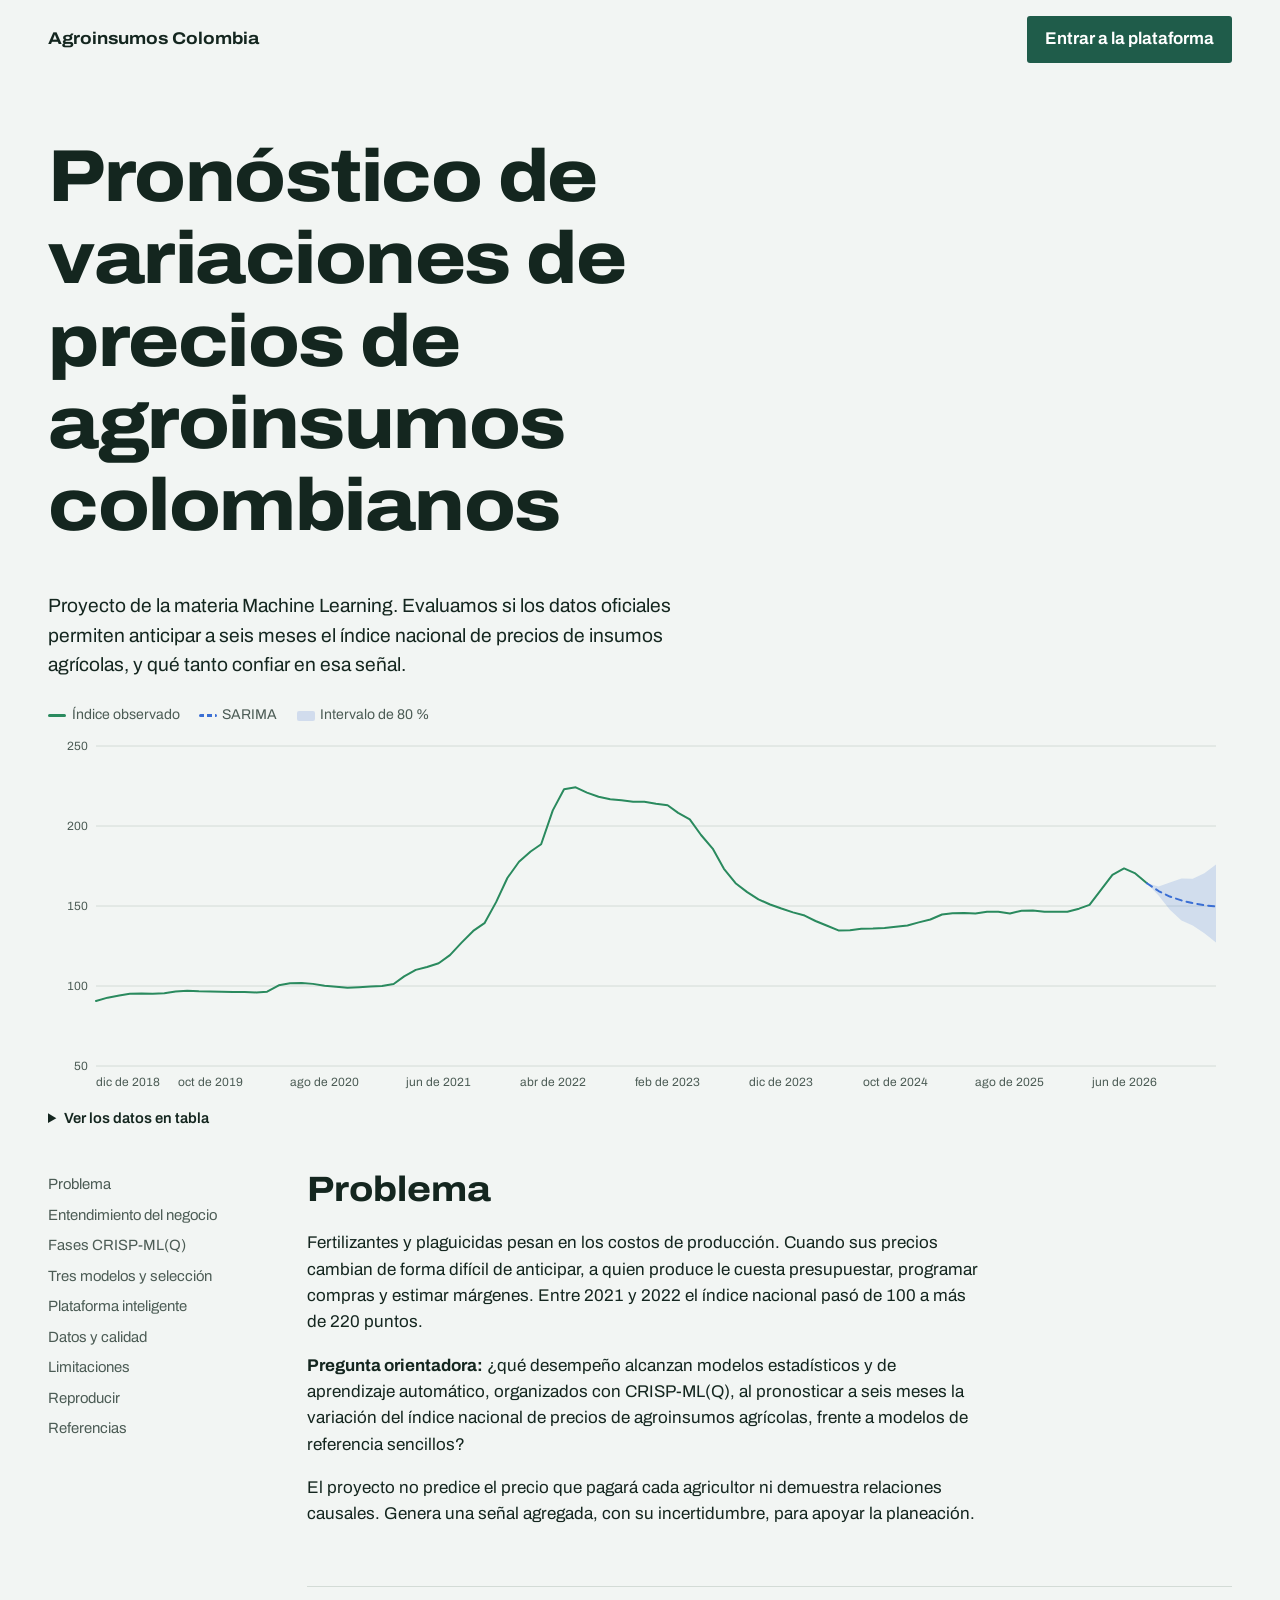
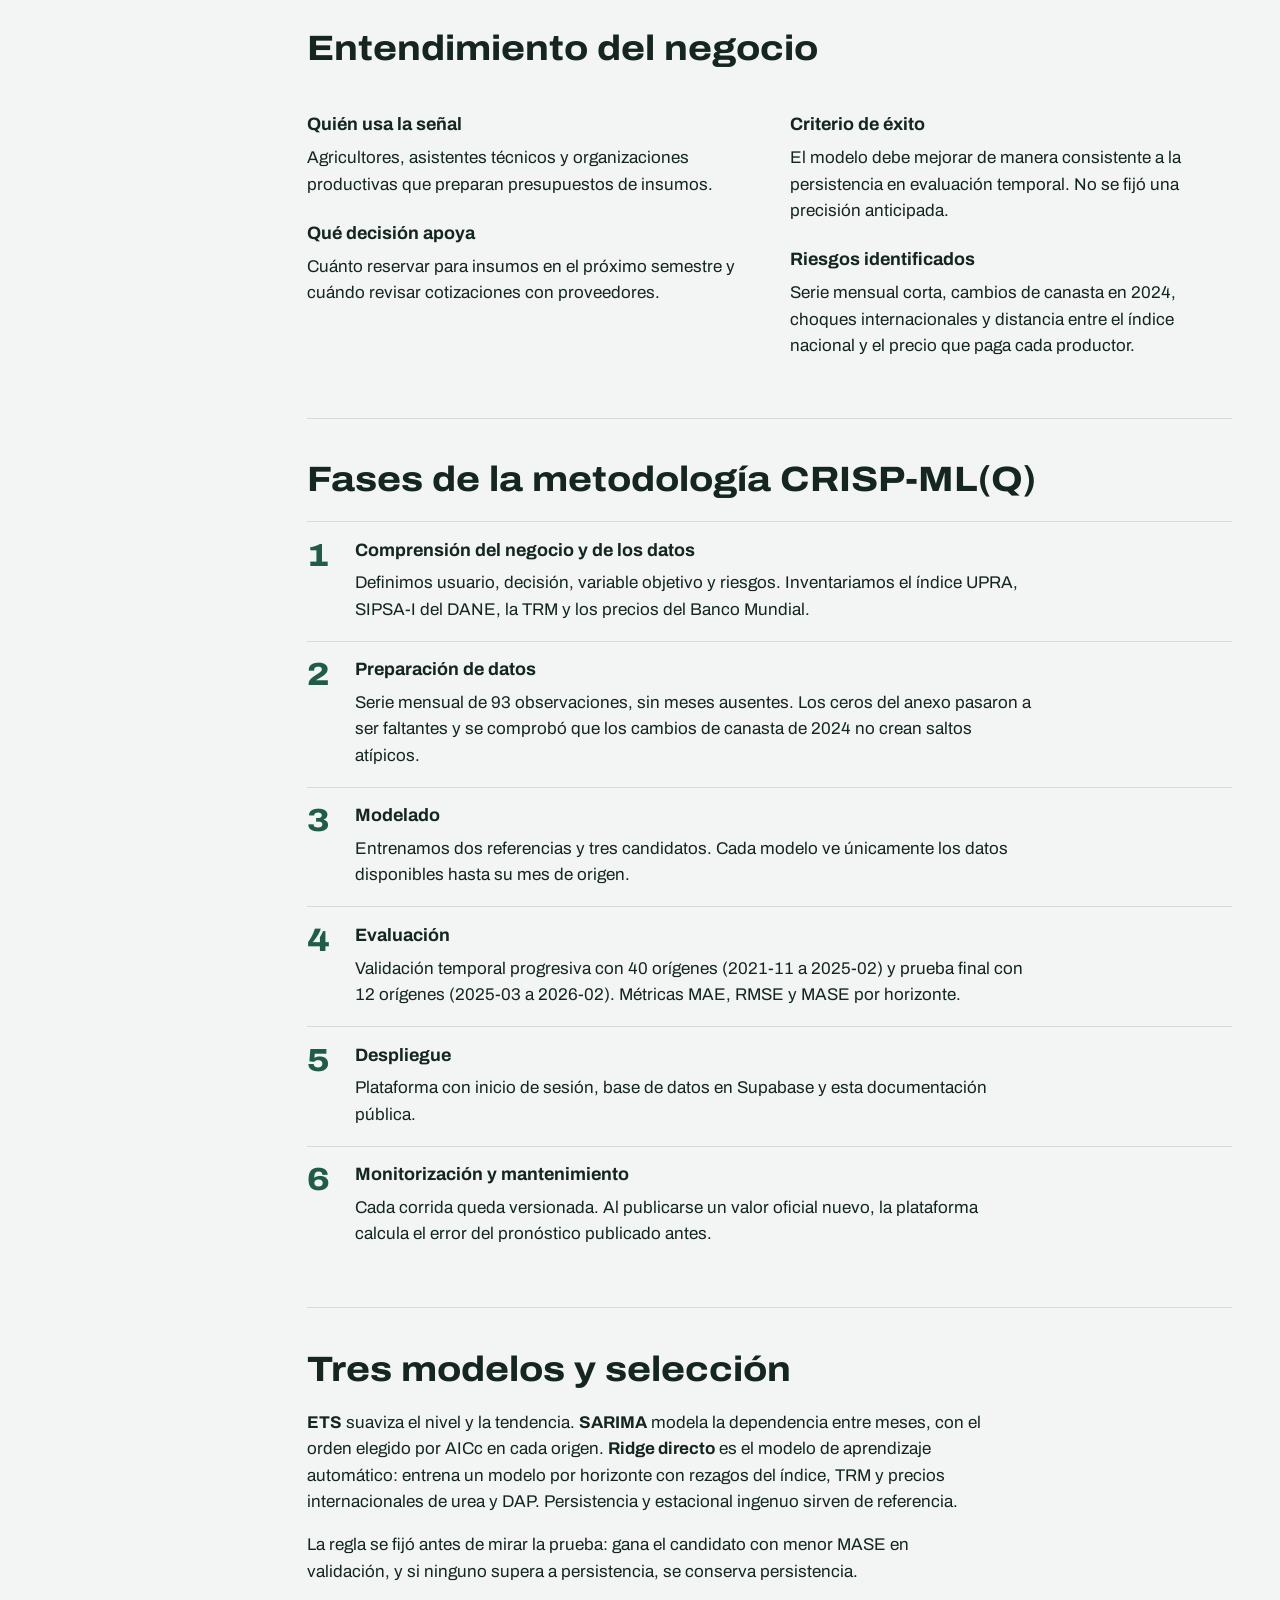
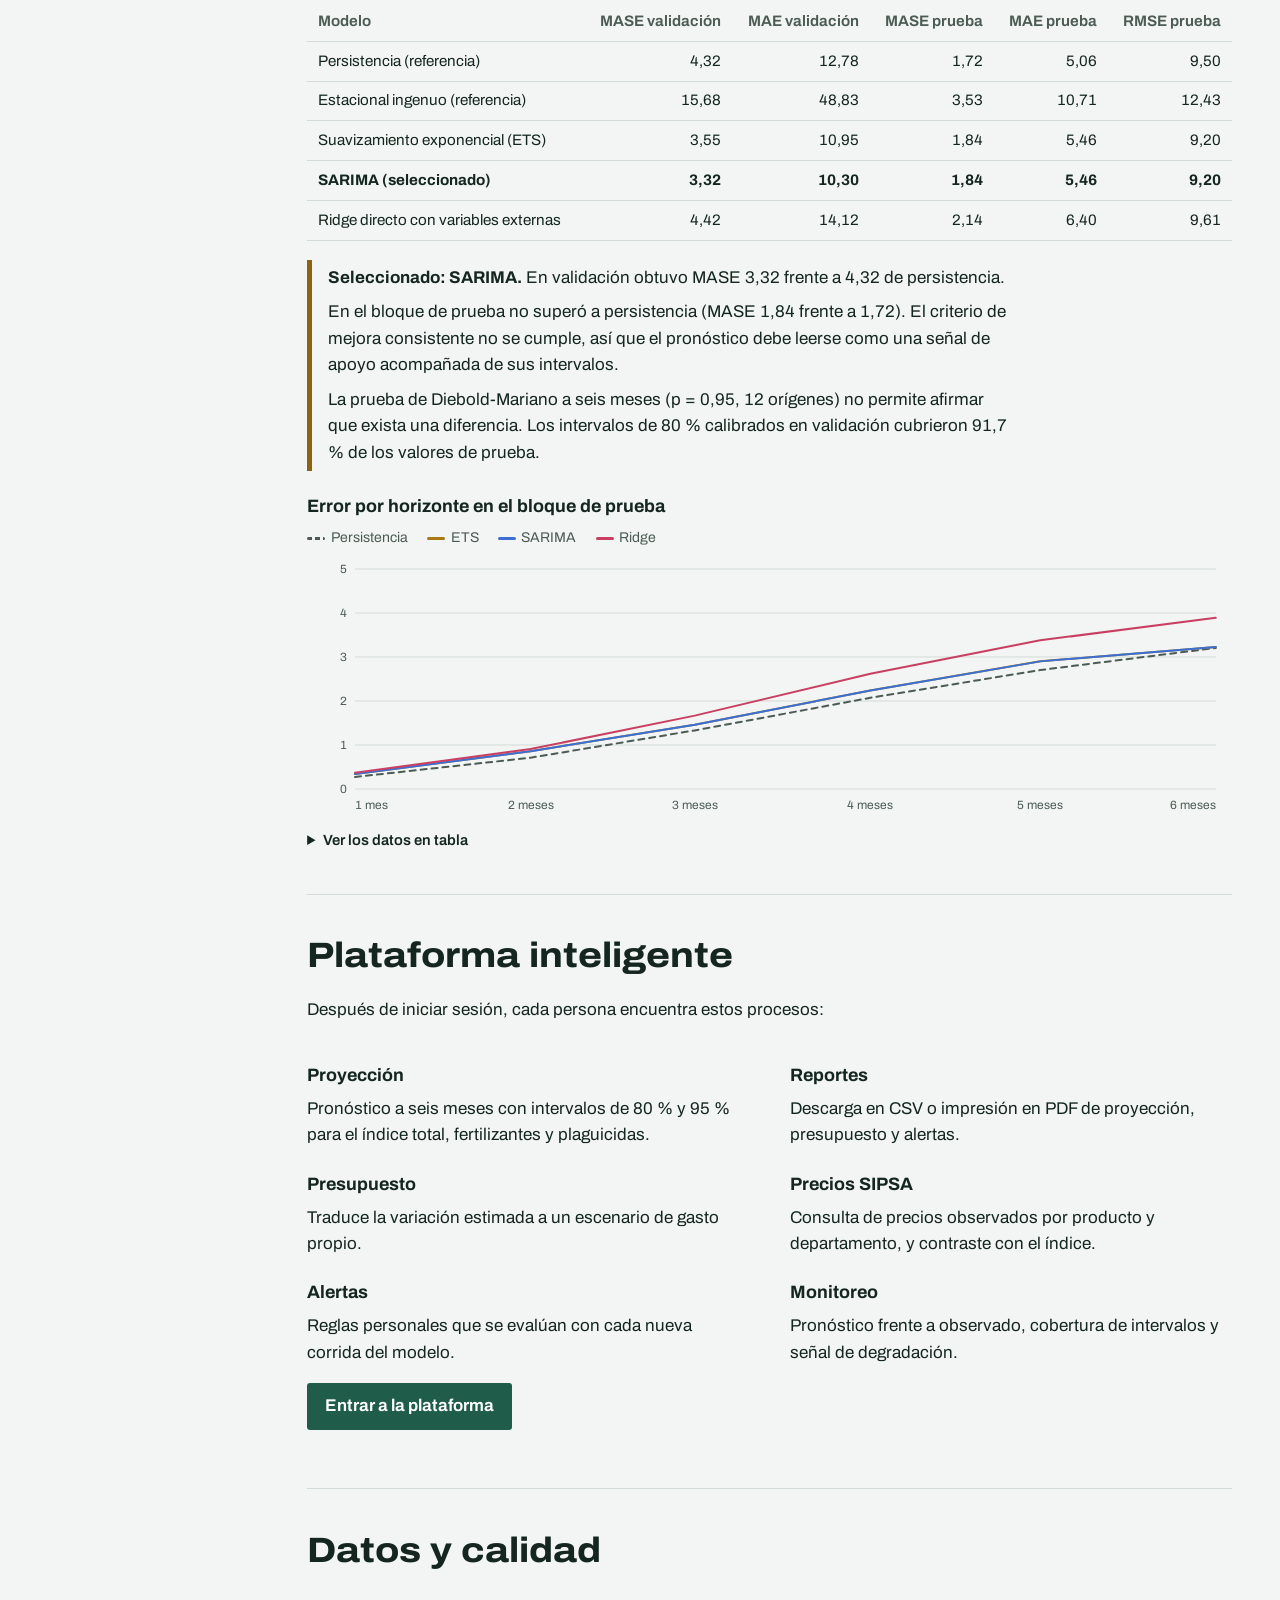
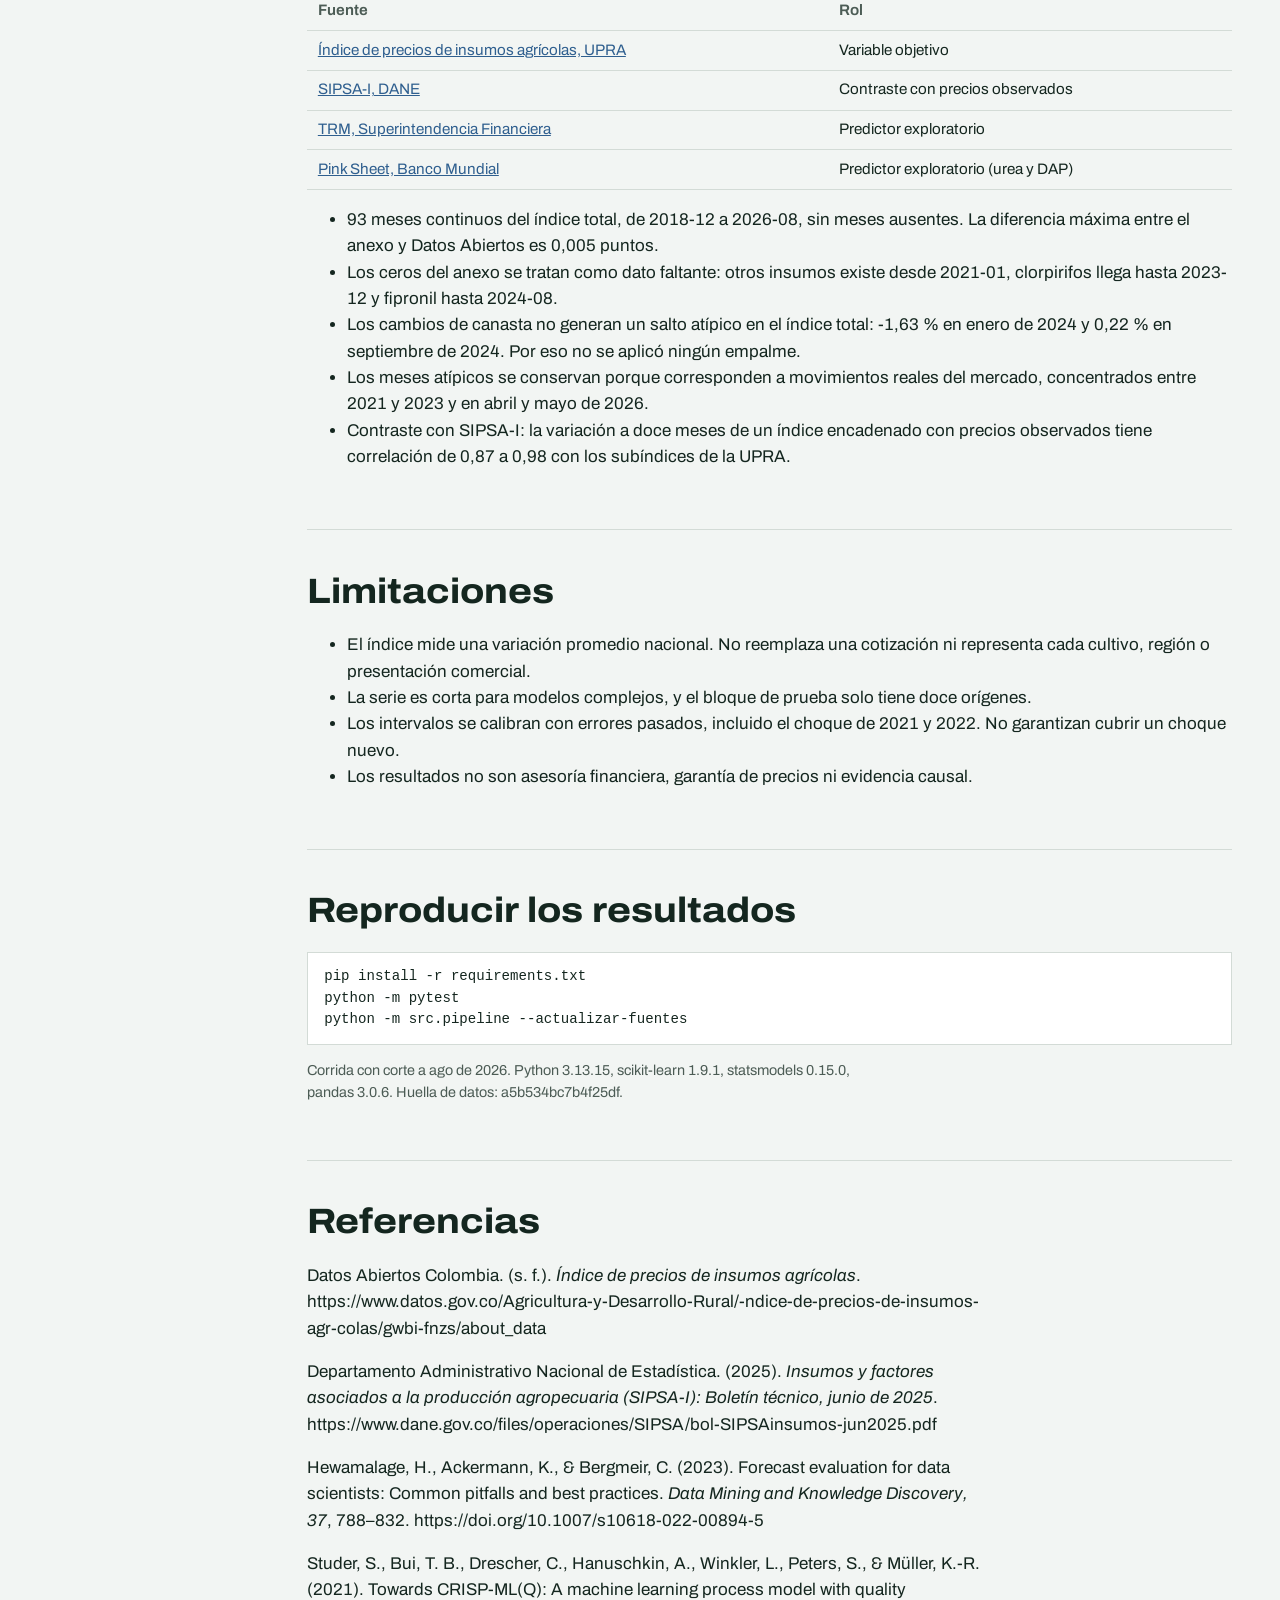
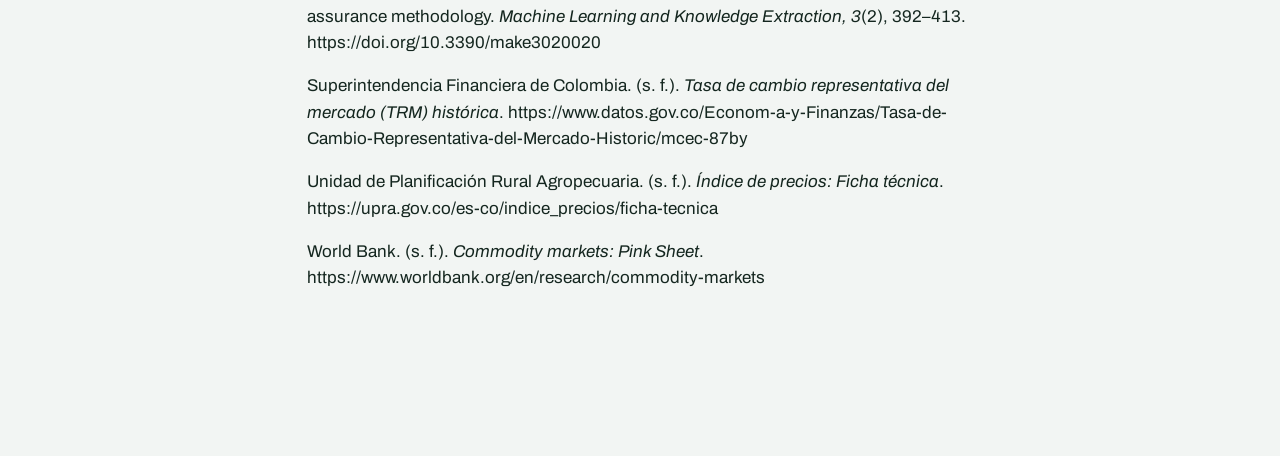
==== web/index.html @ ddb5f7a0 "Plataforma con inicio de sesion y documentacion publica" ====
<!doctype html>
<html lang="es">
<head>
<meta charset="utf-8">
<meta name="viewport" content="width=device-width, initial-scale=1">
<title>Pronóstico de agroinsumos</title>
<meta name="description" content="Documentación pública del proyecto de Machine Learning: pronóstico a seis meses del índice nacional de precios de agroinsumos agrícolas en Colombia con CRISP-ML(Q).">
<link rel="preconnect" href="https://fonts.googleapis.com">
<link rel="preconnect" href="https://fonts.gstatic.com" crossorigin>
<link href="https://fonts.googleapis.com/css2?family=Archivo:wdth,wght@62..125,100..900&display=swap" rel="stylesheet">
<link rel="stylesheet" href="css/estilos.css">
</head>
<body>
<header class="barra">
  <strong>Agroinsumos Colombia</strong>
  <a class="boton" href="login.html">Entrar a la plataforma</a>
</header>

<div class="portada">
  <h1>Pronóstico de variaciones de precios de agroinsumos colombianos</h1>
  <p class="entrada">Proyecto de la materia Machine Learning. Evaluamos si los datos oficiales permiten anticipar a seis meses el índice nacional de precios de insumos agrícolas, y qué tanto confiar en esa señal.</p>
  <div id="g-portada"></div>
</div>

<div class="doc">
  <nav class="indice-doc" aria-label="Secciones">
    <a href="#problema">Problema</a>
    <a href="#negocio">Entendimiento del negocio</a>
    <a href="#fases">Fases CRISP-ML(Q)</a>
    <a href="#modelos">Tres modelos y selección</a>
    <a href="#plataforma">Plataforma inteligente</a>
    <a href="#datos">Datos y calidad</a>
    <a href="#limites">Limitaciones</a>
    <a href="#reproducir">Reproducir</a>
    <a href="#referencias">Referencias</a>
  </nav>

  <div>
    <section id="problema">
      <h2>Problema</h2>
      <p>Fertilizantes y plaguicidas pesan en los costos de producción. Cuando sus precios cambian de forma difícil de anticipar, a quien produce le cuesta presupuestar, programar compras y estimar márgenes. Entre 2021 y 2022 el índice nacional pasó de 100 a más de 220 puntos.</p>
      <p><strong>Pregunta orientadora:</strong> ¿qué desempeño alcanzan modelos estadísticos y de aprendizaje automático, organizados con CRISP-ML(Q), al pronosticar a seis meses la variación del índice nacional de precios de agroinsumos agrícolas, frente a modelos de referencia sencillos?</p>
      <p>El proyecto no predice el precio que pagará cada agricultor ni demuestra relaciones causales. Genera una señal agregada, con su incertidumbre, para apoyar la planeación.</p>
    </section>

    <section id="negocio">
      <h2>Entendimiento del negocio</h2>
      <div class="dos-col">
        <div>
          <h3>Quién usa la señal</h3>
          <p>Agricultores, asistentes técnicos y organizaciones productivas que preparan presupuestos de insumos.</p>
          <h3>Qué decisión apoya</h3>
          <p>Cuánto reservar para insumos en el próximo semestre y cuándo revisar cotizaciones con proveedores.</p>
        </div>
        <div>
          <h3>Criterio de éxito</h3>
          <p>El modelo debe mejorar de manera consistente a la persistencia en evaluación temporal. No se fijó una precisión anticipada.</p>
          <h3>Riesgos identificados</h3>
          <p>Serie mensual corta, cambios de canasta en 2024, choques internacionales y distancia entre el índice nacional y el precio que paga cada productor.</p>
        </div>
      </div>
    </section>

    <section id="fases">
      <h2>Fases de la metodología CRISP-ML(Q)</h2>
      <ol class="fases">
        <li><div><h3>Comprensión del negocio y de los datos</h3><p>Definimos usuario, decisión, variable objetivo y riesgos. Inventariamos el índice UPRA, SIPSA-I del DANE, la TRM y los precios del Banco Mundial.</p></div></li>
        <li><div><h3>Preparación de datos</h3><p id="f-preparacion">Auditamos continuidad, faltantes y atípicos, y examinamos el efecto de los cambios de canasta.</p></div></li>
        <li><div><h3>Modelado</h3><p>Entrenamos dos referencias y tres candidatos. Cada modelo ve únicamente los datos disponibles hasta su mes de origen.</p></div></li>
        <li><div><h3>Evaluación</h3><p id="f-evaluacion">Validación temporal progresiva a seis meses, con MAE, RMSE y MASE por horizonte, y un bloque final reservado.</p></div></li>
        <li><div><h3>Despliegue</h3><p>Plataforma con inicio de sesión, base de datos en Supabase y esta documentación pública.</p></div></li>
        <li><div><h3>Monitorización y mantenimiento</h3><p>Cada corrida queda versionada. Al publicarse un valor oficial nuevo, la plataforma calcula el error del pronóstico publicado antes.</p></div></li>
      </ol>
    </section>

    <section id="modelos">
      <h2>Tres modelos y selección</h2>
      <p><strong>ETS</strong> suaviza el nivel y la tendencia. <strong>SARIMA</strong> modela la dependencia entre meses, con el orden elegido por AICc en cada origen. <strong>Ridge directo</strong> es el modelo de aprendizaje automático: entrena un modelo por horizonte con rezagos del índice, TRM y precios internacionales de urea y DAP. Persistencia y estacional ingenuo sirven de referencia.</p>
      <p>La regla se fijó antes de mirar la prueba: gana el candidato con menor MASE en validación, y si ninguno supera a persistencia, se conserva persistencia.</p>
      <div class="tabla-scroll"><table id="t-modelos"></table></div>
      <div class="veredicto" id="veredicto"></div>
      <h3>Error por horizonte en el bloque de prueba</h3>
      <div id="g-horizonte"></div>
    </section>

    <section id="plataforma">
      <h2>Plataforma inteligente</h2>
      <p>Después de iniciar sesión, cada persona encuentra estos procesos:</p>
      <div class="dos-col">
        <div>
          <h3>Proyección</h3><p>Pronóstico a seis meses con intervalos de 80 % y 95 % para el índice total, fertilizantes y plaguicidas.</p>
          <h3>Presupuesto</h3><p>Traduce la variación estimada a un escenario de gasto propio.</p>
          <h3>Alertas</h3><p>Reglas personales que se evalúan con cada nueva corrida del modelo.</p>
        </div>
        <div>
          <h3>Reportes</h3><p>Descarga en CSV o impresión en PDF de proyección, presupuesto y alertas.</p>
          <h3>Precios SIPSA</h3><p>Consulta de precios observados por producto y departamento, y contraste con el índice.</p>
          <h3>Monitoreo</h3><p>Pronóstico frente a observado, cobertura de intervalos y señal de degradación.</p>
        </div>
      </div>
      <p><a class="boton" href="login.html">Entrar a la plataforma</a></p>
    </section>

    <section id="datos">
      <h2>Datos y calidad</h2>
      <div class="tabla-scroll"><table>
        <thead><tr><th>Fuente</th><th style="text-align:left">Rol</th></tr></thead>
        <tbody>
          <tr><td><a href="https://www.datos.gov.co/Agricultura-y-Desarrollo-Rural/-ndice-de-precios-de-insumos-agr-colas/gwbi-fnzs/about_data">Índice de precios de insumos agrícolas, UPRA</a></td><td style="text-align:left">Variable objetivo</td></tr>
          <tr><td><a href="https://www.dane.gov.co/index.php/estadisticas-por-tema/agropecuario/sistema-de-informacion-de-precios-sipsa/componente-insumos-1/componente-insumos-historicos">SIPSA-I, DANE</a></td><td style="text-align:left">Contraste con precios observados</td></tr>
          <tr><td><a href="https://www.datos.gov.co/Econom-a-y-Finanzas/Tasa-de-Cambio-Representativa-del-Mercado-Historic/mcec-87by">TRM, Superintendencia Financiera</a></td><td style="text-align:left">Predictor exploratorio</td></tr>
          <tr><td><a href="https://www.worldbank.org/en/research/commodity-markets">Pink Sheet, Banco Mundial</a></td><td style="text-align:left">Predictor exploratorio (urea y DAP)</td></tr>
        </tbody>
      </table></div>
      <ul id="l-calidad"></ul>
    </section>

    <section id="limites">
      <h2>Limitaciones</h2>
      <ul>
        <li>El índice mide una variación promedio nacional. No reemplaza una cotización ni representa cada cultivo, región o presentación comercial.</li>
        <li>La serie es corta para modelos complejos, y el bloque de prueba solo tiene doce orígenes.</li>
        <li>Los intervalos se calibran con errores pasados, incluido el choque de 2021 y 2022. No garantizan cubrir un choque nuevo.</li>
        <li>Los resultados no son asesoría financiera, garantía de precios ni evidencia causal.</li>
      </ul>
    </section>

    <section id="reproducir">
      <h2>Reproducir los resultados</h2>
<pre>pip install -r requirements.txt
python -m pytest
python -m src.pipeline --actualizar-fuentes</pre>
      <p id="versiones" class="pequeno"></p>
    </section>

    <section id="referencias">
      <h2>Referencias</h2>
      <p>Datos Abiertos Colombia. (s. f.). <em>Índice de precios de insumos agrícolas</em>. https://www.datos.gov.co/Agricultura-y-Desarrollo-Rural/-ndice-de-precios-de-insumos-agr-colas/gwbi-fnzs/about_data</p>
      <p>Departamento Administrativo Nacional de Estadística. (2025). <em>Insumos y factores asociados a la producción agropecuaria (SIPSA-I): Boletín técnico, junio de 2025</em>. https://www.dane.gov.co/files/operaciones/SIPSA/bol-SIPSAinsumos-jun2025.pdf</p>
      <p>Hewamalage, H., Ackermann, K., &amp; Bergmeir, C. (2023). Forecast evaluation for data scientists: Common pitfalls and best practices. <em>Data Mining and Knowledge Discovery, 37</em>, 788–832. https://doi.org/10.1007/s10618-022-00894-5</p>
      <p>Studer, S., Bui, T. B., Drescher, C., Hanuschkin, A., Winkler, L., Peters, S., &amp; Müller, K.-R. (2021). Towards CRISP-ML(Q): A machine learning process model with quality assurance methodology. <em>Machine Learning and Knowledge Extraction, 3</em>(2), 392–413. https://doi.org/10.3390/make3020020</p>
      <p>Superintendencia Financiera de Colombia. (s. f.). <em>Tasa de cambio representativa del mercado (TRM) histórica</em>. https://www.datos.gov.co/Econom-a-y-Finanzas/Tasa-de-Cambio-Representativa-del-Mercado-Historic/mcec-87by</p>
      <p>Unidad de Planificación Rural Agropecuaria. (s. f.). <em>Índice de precios: Ficha técnica</em>. https://upra.gov.co/es-co/indice_precios/ficha-tecnica</p>
      <p>World Bank. (s. f.). <em>Commodity markets: Pink Sheet</em>. https://www.worldbank.org/en/research/commodity-markets</p>
    </section>
  </div>
</div>
<script type="module" src="js/documentacion.js"></script>
</body>
</html>
---- web/css/estilos.css ----
:root {
  --fondo: #f2f5f3;
  --superficie: #ffffff;
  --tinta: #14261f;
  --tinta-2: #4c5c55;
  --linea: #d3dbd6;
  --pino: #1f5c4a;
  --pino-fuerte: #123c30;
  --sobre-pino: #eef5f1;
  --fosfato: #2f5f8f;
  --banda: rgba(59, 111, 212, .18);
  --banda-2: rgba(59, 111, 212, .09);
  --potasa: #a93650;
  --ocre: #8a6410;
  --ok: #1e6b47;
  --s-verde: #2a8a5e; --s-azul: #3b6fd4; --s-rosa: #c93f63; --s-ocre: #a87a12;
  color-scheme: light;
}
@media (prefers-color-scheme: dark) {
  :root:not([data-theme="light"]) {
    --fondo: #101a16; --superficie: #17241f; --tinta: #e6eeea; --tinta-2: #a4b4ad; --linea: #2d3d36;
    --pino: #63bb9c; --pino-fuerte: #0c2a21; --sobre-pino: #e6f2ec; --fosfato: #7fb0e0;
    --banda: rgba(111, 141, 230, .28); --banda-2: rgba(111, 141, 230, .14);
    --potasa: #ec8399; --ocre: #d9b35c; --ok: #6fc79b; --s-verde: #2bab78; --s-azul: #6f8de6; --s-rosa: #e56282; --s-ocre: #b98c14; color-scheme: dark;
  }
}
:root[data-theme="dark"] {
  --fondo: #101a16; --superficie: #17241f; --tinta: #e6eeea; --tinta-2: #a4b4ad; --linea: #2d3d36;
  --pino: #63bb9c; --pino-fuerte: #0c2a21; --sobre-pino: #e6f2ec; --fosfato: #7fb0e0;
  --banda: rgba(111, 141, 230, .28); --banda-2: rgba(111, 141, 230, .14);
  --potasa: #ec8399; --ocre: #d9b35c; --ok: #6fc79b; --s-verde: #2bab78; --s-azul: #6f8de6; --s-rosa: #e56282; --s-ocre: #b98c14; color-scheme: dark;
}

* { box-sizing: border-box; }
html { scroll-behavior: smooth; }
@media (prefers-reduced-motion: reduce) { html { scroll-behavior: auto; } }
body {
  margin: 0; background: var(--fondo); color: var(--tinta);
  font-family: "Archivo", system-ui, sans-serif; font-size: 1.0625rem; line-height: 1.55;
  font-variant-numeric: tabular-nums;
}
h1, h2, h3 { line-height: 1.12; margin: 0 0 .6em; font-stretch: 112%; }
h1 { font-size: clamp(2.2rem, 6.4vw, 4.6rem); font-weight: 800; letter-spacing: -.02em; }
h2 { font-size: clamp(1.5rem, 3vw, 2.2rem); font-weight: 750; }
h3 { font-size: 1.12rem; font-weight: 700; font-stretch: 100%; margin-top: 1.4em; }
p { margin: 0 0 1em; max-width: 68ch; }
a { color: var(--fosfato); }
:focus-visible { outline: 3px solid var(--fosfato); outline-offset: 2px; }
.pequeno { font-size: .9rem; color: var(--tinta-2); }

button, .boton {
  font: inherit; font-weight: 650; border: 0; border-radius: 3px; padding: .6em 1.05em; cursor: pointer;
  background: var(--pino); color: var(--superficie); text-decoration: none; display: inline-block;
}
button.secundario, .boton.secundario { background: transparent; color: var(--tinta); box-shadow: inset 0 0 0 1px var(--linea); }
button:disabled { opacity: .55; cursor: wait; }
label { display: block; font-weight: 600; font-size: .92rem; margin-bottom: .9rem; }
input, select {
  display: block; width: 100%; margin-top: .3rem; font: inherit; font-weight: 400; padding: .55em .65em;
  color: var(--tinta); background: var(--superficie); border: 1px solid var(--linea); border-radius: 3px;
}
input[type="checkbox"] { display: inline-block; width: auto; margin: 0 .5em 0 0; }

table { border-collapse: collapse; width: 100%; font-size: .95rem; }
th, td { text-align: right; padding: .5em .7em; border-bottom: 1px solid var(--linea); }
th:first-child, td:first-child { text-align: left; }
thead th { font-weight: 650; color: var(--tinta-2); }
tr.elegido td { font-weight: 700; }
.tabla-scroll { overflow-x: auto; }
details summary { cursor: pointer; font-weight: 600; font-size: .92rem; margin-top: .8rem; }

/* Grafica */
.grafica { position: relative; width: 100%; }
.grafica svg { display: block; width: 100%; height: auto; overflow: visible; }
.grafica .eje { font-size: 12px; fill: var(--tinta-2); }
.grafica .rejilla { stroke: var(--linea); stroke-width: 1; }
.grafica .guia { stroke: var(--tinta-2); stroke-width: 1; stroke-dasharray: 3 3; }
.grafica .etiqueta { font-size: 13px; font-weight: 650; fill: var(--tinta); }
.leyenda { display: flex; flex-wrap: wrap; gap: .3rem 1.2rem; font-size: .88rem; color: var(--tinta-2); margin: 0 0 .5rem; padding: 0; list-style: none; }
.leyenda i { display: inline-block; width: 18px; height: 3px; vertical-align: middle; margin-right: .4em; border-radius: 2px; }
.leyenda i.area { height: 10px; }
.tooltip {
  position: absolute; pointer-events: none; background: var(--tinta); color: var(--fondo); padding: .4em .6em;
  border-radius: 3px; font-size: .84rem; line-height: 1.35; white-space: nowrap; z-index: 2; transform: translate(-50%, -110%);
}

/* Documentacion publica */
.barra { display: flex; justify-content: space-between; align-items: center; gap: 1rem; padding: 1rem clamp(1rem, 4vw, 3rem); }
.barra strong { font-stretch: 112%; }
.portada { padding: clamp(1.5rem, 5vw, 3.5rem) clamp(1rem, 4vw, 3rem) 0; }
.portada h1 { max-width: 16ch; }
.portada .entrada { font-size: 1.2rem; max-width: 60ch; }
.portada .grafica { margin-top: 1.5rem; }
.doc { display: grid; grid-template-columns: 13rem minmax(0, 1fr); gap: clamp(1rem, 4vw, 3.5rem); padding: 2.5rem clamp(1rem, 4vw, 3rem) 4rem; }
.indice-doc { position: sticky; top: 1rem; align-self: start; font-size: .93rem; }
.indice-doc a { display: block; padding: .25em 0; color: var(--tinta-2); text-decoration: none; }
.indice-doc a:hover { color: var(--tinta); text-decoration: underline; }
.doc section { padding: 0 0 2.6rem; margin-bottom: 2.6rem; border-bottom: 1px solid var(--linea); max-width: 60rem; }
.doc section:last-child { border-bottom: 0; }
.fases { list-style: none; padding: 0; margin: 0; counter-reset: fase; }
.fases > li { counter-increment: fase; display: grid; grid-template-columns: 3rem minmax(0, 1fr); padding: 1.1rem 0; border-top: 1px solid var(--linea); }
.fases > li::before { content: counter(fase); font-size: 2rem; font-weight: 800; font-stretch: 112%; color: var(--pino); line-height: 1; }
.fases h3 { margin-top: 0; }
.fases p:last-child { margin-bottom: 0; }
.veredicto { border-left: 5px solid var(--ocre); padding: .3rem 0 .3rem 1rem; margin: 1.2rem 0; }
.veredicto p { margin-bottom: .5em; }
.veredicto p:last-child { margin-bottom: 0; }
.dos-col { display: grid; grid-template-columns: repeat(auto-fit, minmax(16rem, 1fr)); gap: .3rem 2.5rem; }
pre { overflow-x: auto; background: var(--superficie); border: 1px solid var(--linea); padding: .8rem 1rem; font-size: .88rem; }

/* Acceso */
.acceso { min-height: 100vh; display: grid; grid-template-columns: minmax(0, 1.1fr) minmax(20rem, .9fr); }
.acceso-lado { background: var(--pino-fuerte); color: var(--sobre-pino); padding: clamp(1.5rem, 5vw, 4rem); display: flex; flex-direction: column; justify-content: space-between; gap: 2rem; }
.acceso-lado a { color: inherit; }
.acceso-lado h1 { font-size: clamp(2rem, 4.6vw, 3.6rem); }
.grado { font-weight: 800; font-stretch: 125%; font-size: clamp(3rem, 9vw, 7rem); line-height: .95; letter-spacing: -.02em; opacity: .94; }
.acceso-form { padding: clamp(1.5rem, 5vw, 4rem); align-self: center; width: 100%; max-width: 30rem; }
.mensaje { min-height: 1.5em; font-size: .94rem; margin-top: .8rem; }
.mensaje.error { color: var(--potasa); }
.mensaje.ok { color: var(--ok); }
.enlace { background: none; color: var(--fosfato); padding: 0; text-decoration: underline; font-weight: 500; }

/* Plataforma */
.app { display: grid; grid-template-columns: 15rem minmax(0, 1fr); min-height: 100vh; }
.riel { background: var(--pino-fuerte); color: var(--sobre-pino); padding: 1.2rem 0; display: flex; flex-direction: column; }
.riel .marca { padding: 0 1.2rem 1.2rem; font-weight: 800; font-stretch: 112%; line-height: 1.15; }
.riel nav a { display: block; padding: .6rem 1.2rem; color: inherit; text-decoration: none; border-left: 4px solid transparent; }
.riel nav a:hover { background: rgba(255, 255, 255, .07); }
.riel nav a[aria-current="page"] { border-left-color: var(--sobre-pino); background: rgba(255, 255, 255, .11); font-weight: 650; }
.riel .contador { font-weight: 700; margin-left: .35em; }
.riel .pie { margin-top: auto; padding: 1rem 1.2rem 0; font-size: .86rem; overflow-wrap: anywhere; }
.riel .pie button { margin-top: .6rem; color: var(--sobre-pino); box-shadow: inset 0 0 0 1px rgba(255, 255, 255, .35); }
.riel .pie a { color: inherit; display: block; margin-top: .4rem; }
main { padding: clamp(1rem, 3vw, 2.4rem); min-width: 0; }
main > h1 { font-size: clamp(1.7rem, 3.4vw, 2.5rem); }
.cifras { display: flex; flex-wrap: wrap; gap: 1rem 3rem; margin: 1rem 0 1.5rem; }
.cifra span { display: block; font-size: .88rem; color: var(--tinta-2); }
.cifra strong { font-size: 1.9rem; font-weight: 800; font-stretch: 112%; line-height: 1.15; }
.panel { background: var(--superficie); border: 1px solid var(--linea); border-radius: 4px; padding: 1.1rem 1.2rem; margin-bottom: 1.3rem; }
.panel h2 { font-size: 1.2rem; }
.fila-form { display: grid; grid-template-columns: repeat(auto-fit, minmax(10.5rem, 1fr)); gap: 0 1rem; align-items: end; }
.filtros { display: flex; flex-wrap: wrap; gap: .6rem 1rem; margin-bottom: 1rem; }
.filtros label { min-width: 12rem; flex: 1 1 12rem; max-width: 24rem; margin: 0; }
.estado { font-weight: 650; }
.estado.alerta { color: var(--potasa); }
.lista-simple { list-style: none; margin: 0; padding: 0; }
.lista-simple li { display: flex; flex-wrap: wrap; justify-content: space-between; align-items: center; gap: .5rem 1rem; padding: .7rem 0; border-bottom: 1px solid var(--linea); }
.lista-simple li:last-child { border-bottom: 0; }
.acciones { display: flex; flex-wrap: wrap; gap: .5rem; }

@media (max-width: 800px) {
  .doc, .app, .acceso { grid-template-columns: minmax(0, 1fr); }
  .indice-doc { position: static; display: flex; flex-wrap: wrap; gap: 0 1rem; }
  .acceso { min-height: 0; }
  .grado { display: none; }
  .riel nav { display: flex; overflow-x: auto; }
  .riel nav a { white-space: nowrap; border-left: 0; border-bottom: 3px solid transparent; }
  .riel nav a[aria-current="page"] { border-bottom-color: var(--sobre-pino); }
  .riel .pie { display: flex; flex-wrap: wrap; align-items: center; gap: .3rem 1rem; }
  .riel .pie button, .riel .pie a { margin-top: 0; }
}
@media print {
  .riel, .no-imprimir { display: none !important; }
  .app { display: block; }
  body { background: #fff; color: #000; }
  .panel { border-color: #999; break-inside: avoid; }
}
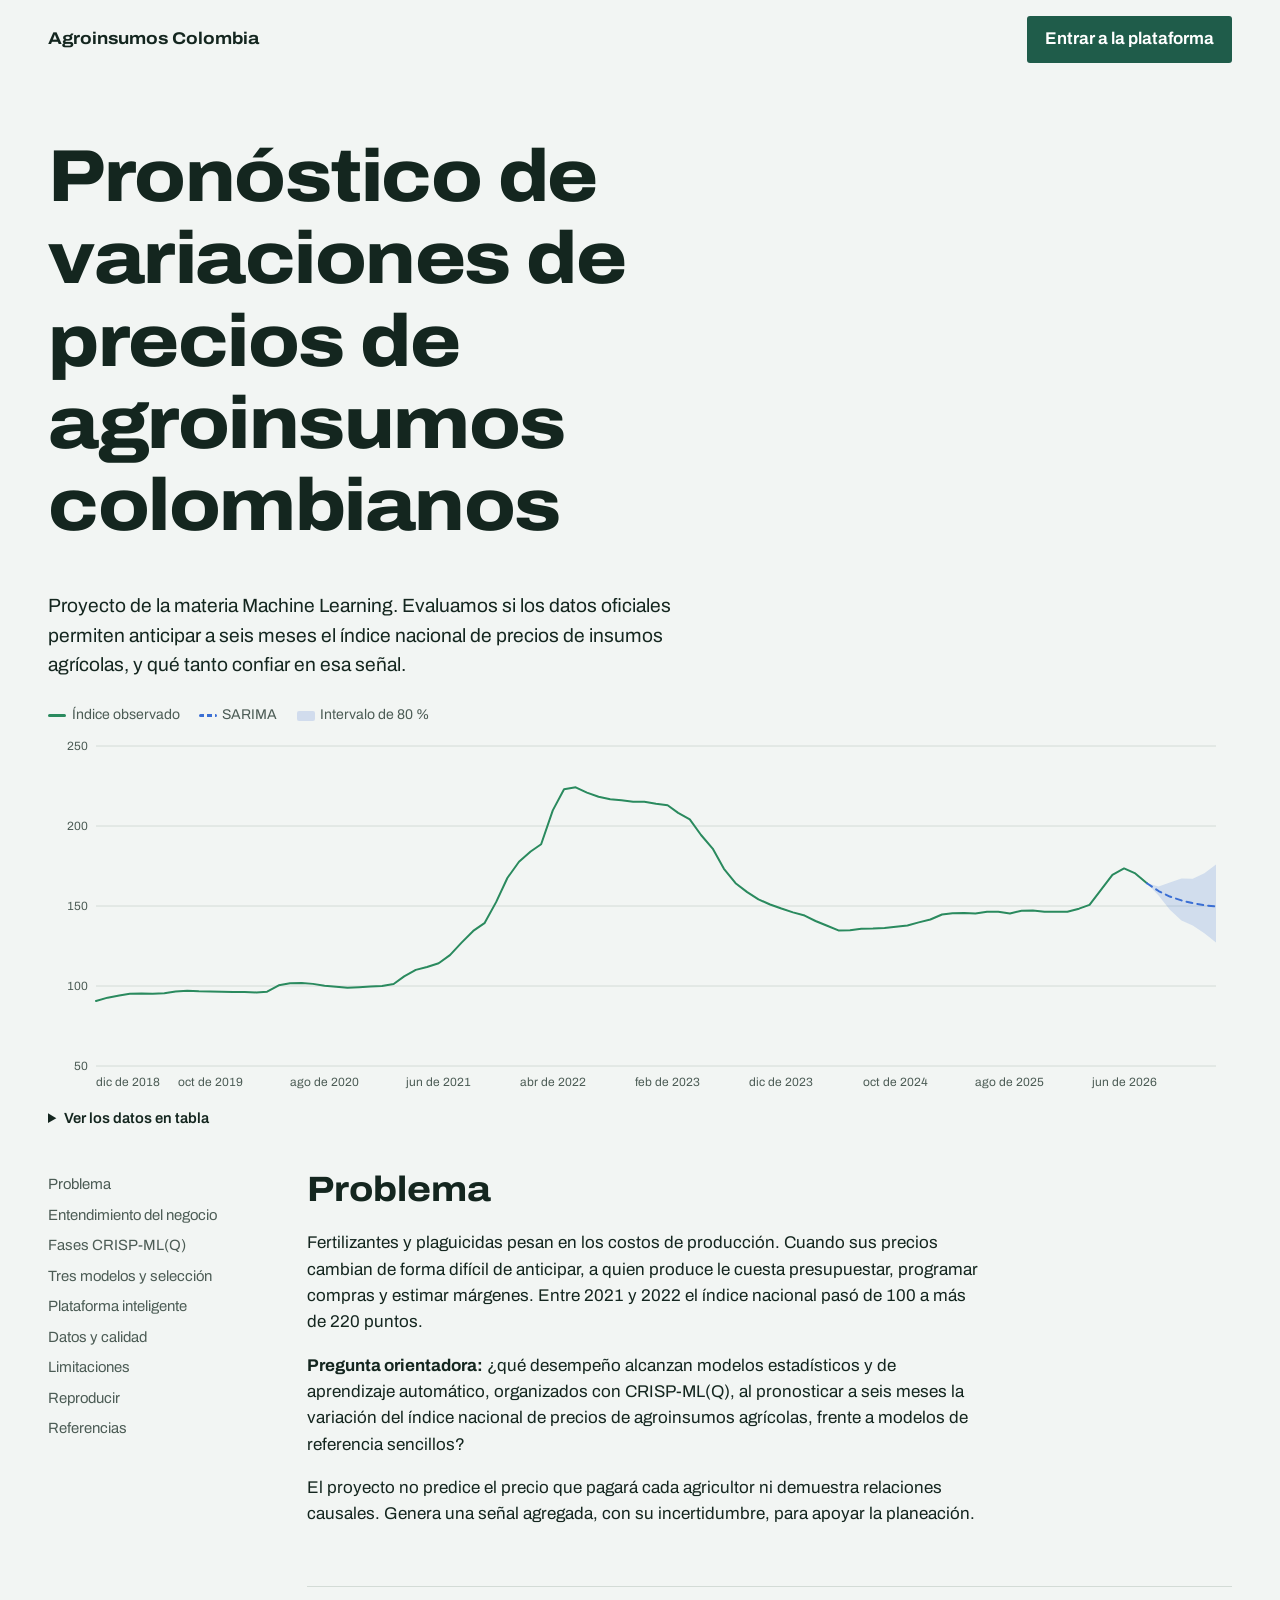
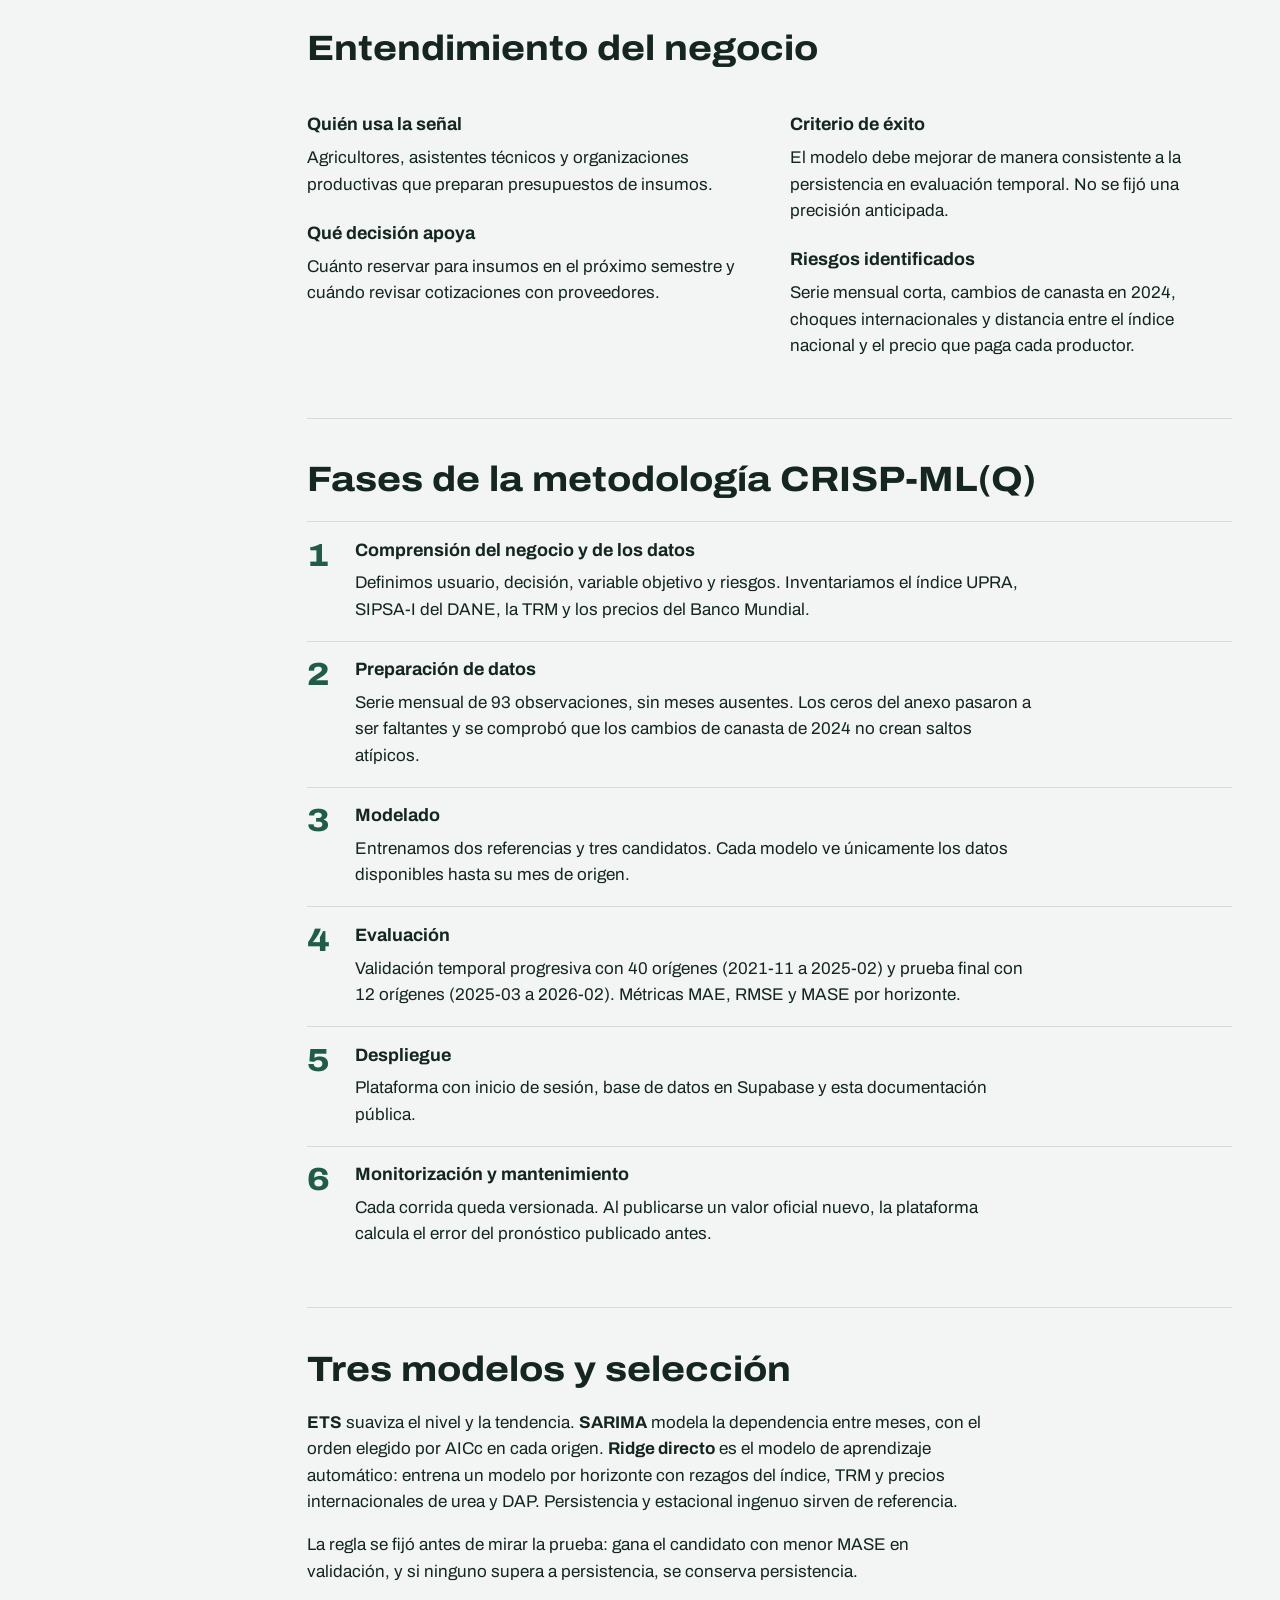
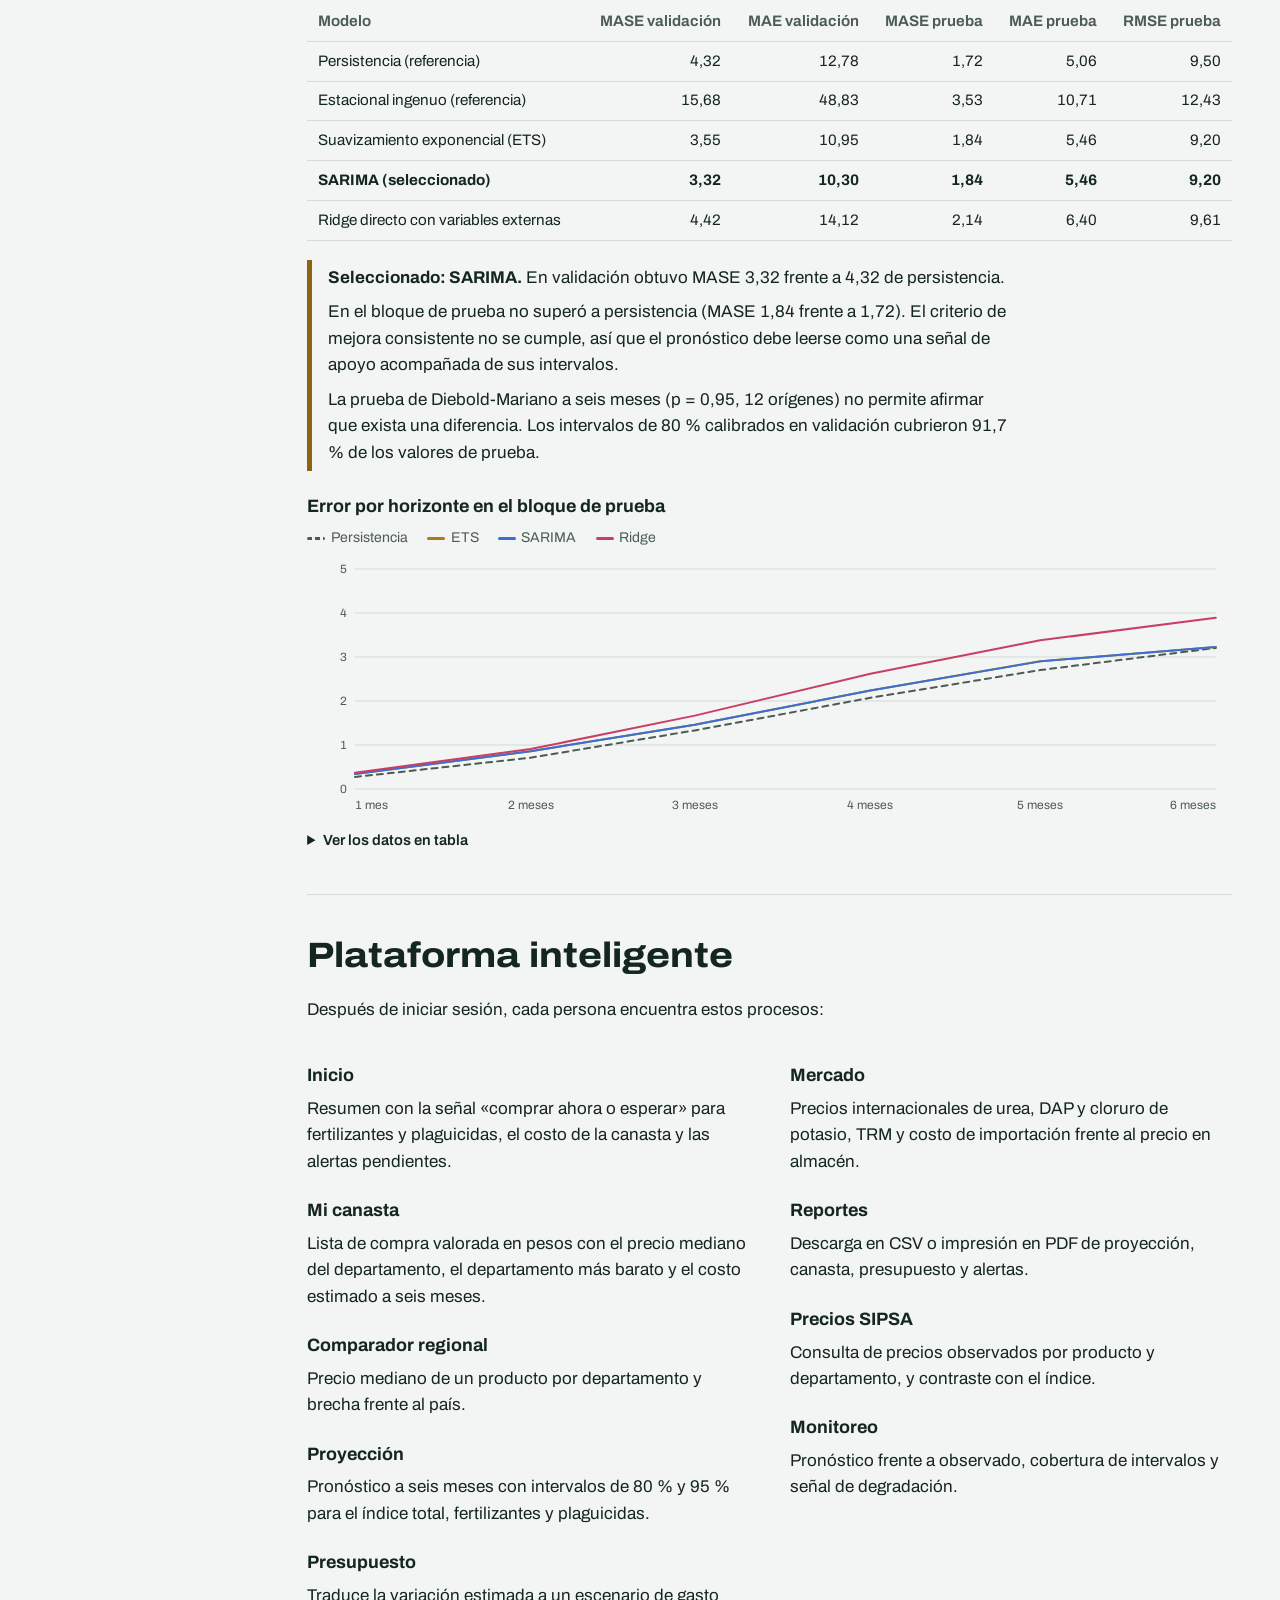
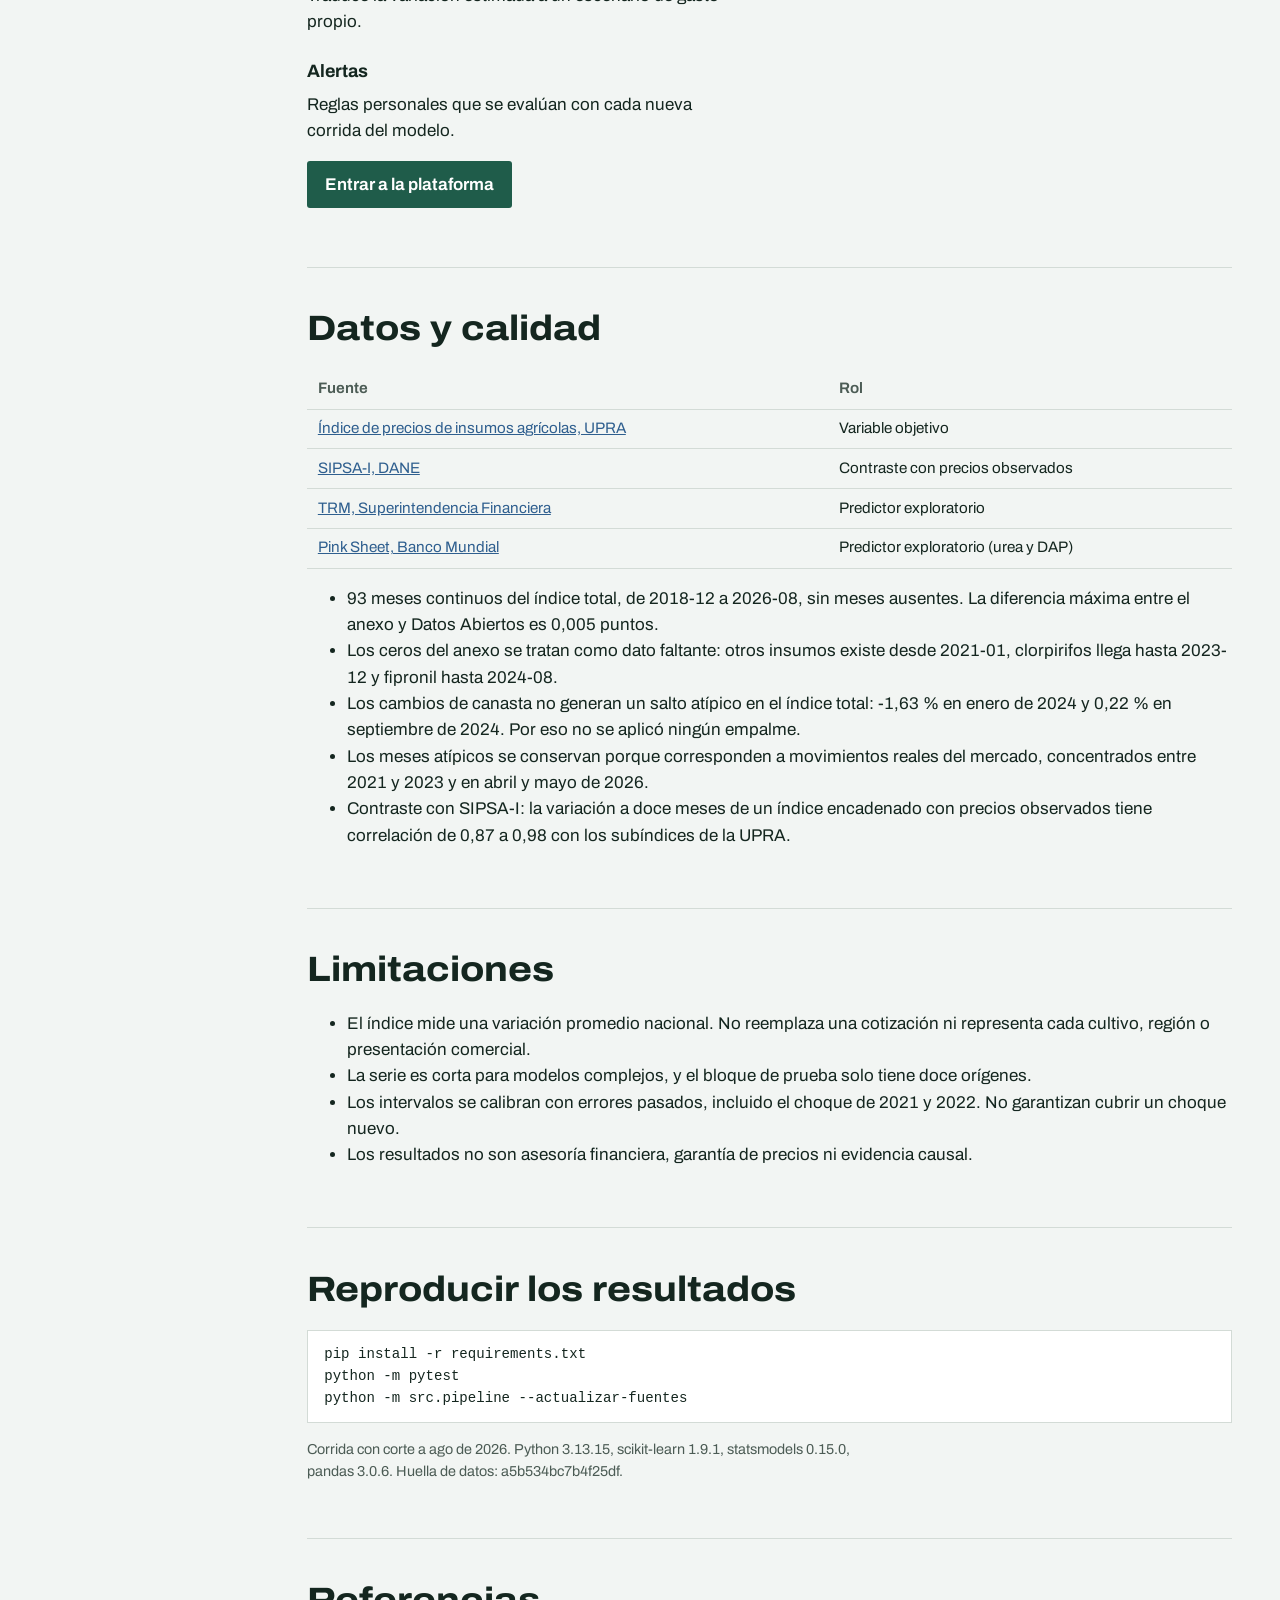
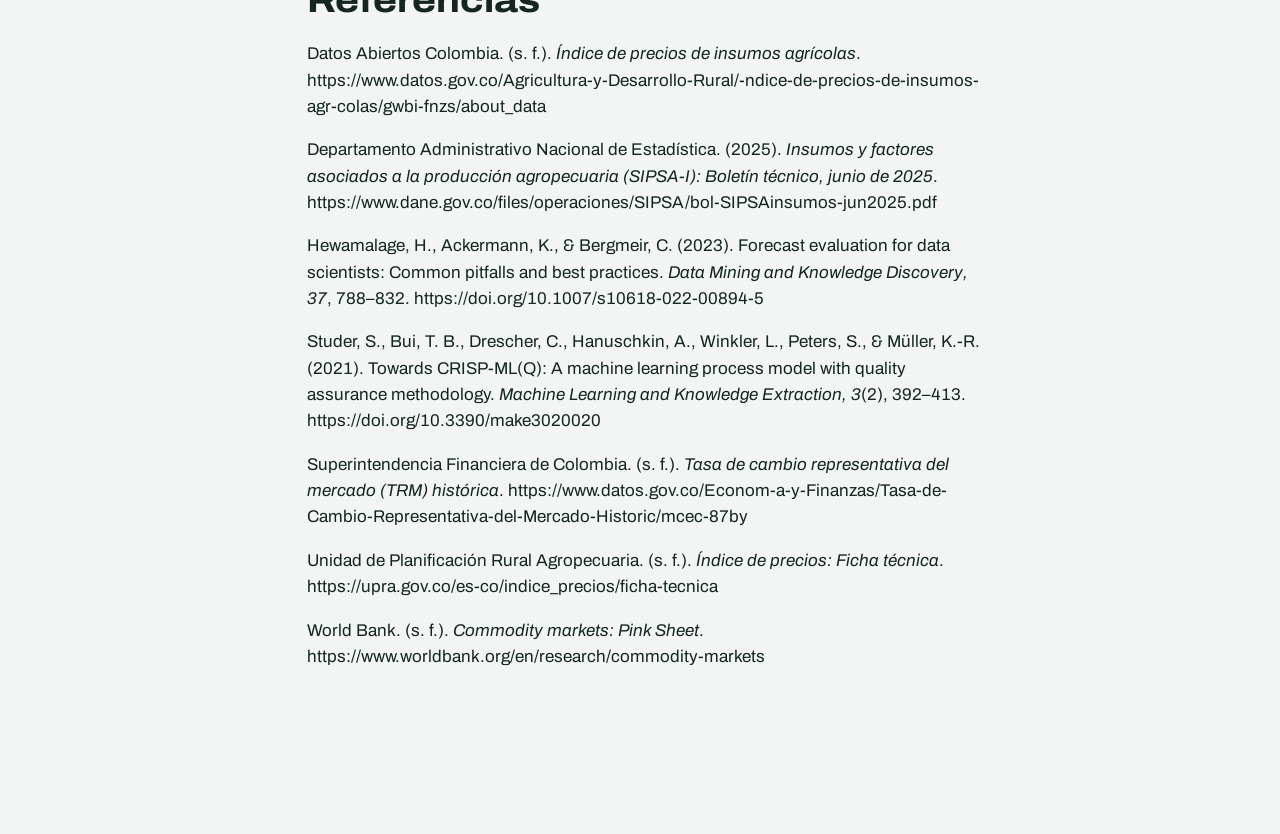
==== commit effe082b: "Base de datos en Supabase y funciones para el productor Conecta la plataforma al proyecto de Supabas" ====
--- a/web/index.html
+++ b/web/index.html
@@ -88,12 +88,16 @@
       <p>Después de iniciar sesión, cada persona encuentra estos procesos:</p>
       <div class="dos-col">
         <div>
+          <h3>Inicio</h3><p>Resumen con la señal «comprar ahora o esperar» para fertilizantes y plaguicidas, el costo de la canasta y las alertas pendientes.</p>
+          <h3>Mi canasta</h3><p>Lista de compra valorada en pesos con el precio mediano del departamento, el departamento más barato y el costo estimado a seis meses.</p>
+          <h3>Comparador regional</h3><p>Precio mediano de un producto por departamento y brecha frente al país.</p>
           <h3>Proyección</h3><p>Pronóstico a seis meses con intervalos de 80 % y 95 % para el índice total, fertilizantes y plaguicidas.</p>
           <h3>Presupuesto</h3><p>Traduce la variación estimada a un escenario de gasto propio.</p>
           <h3>Alertas</h3><p>Reglas personales que se evalúan con cada nueva corrida del modelo.</p>
         </div>
         <div>
-          <h3>Reportes</h3><p>Descarga en CSV o impresión en PDF de proyección, presupuesto y alertas.</p>
+          <h3>Mercado</h3><p>Precios internacionales de urea, DAP y cloruro de potasio, TRM y costo de importación frente al precio en almacén.</p>
+          <h3>Reportes</h3><p>Descarga en CSV o impresión en PDF de proyección, canasta, presupuesto y alertas.</p>
           <h3>Precios SIPSA</h3><p>Consulta de precios observados por producto y departamento, y contraste con el índice.</p>
           <h3>Monitoreo</h3><p>Pronóstico frente a observado, cobertura de intervalos y señal de degradación.</p>
         </div>
--- a/web/css/estilos.css
+++ b/web/css/estilos.css
@@ -147,6 +147,15 @@
 .lista-simple li { display: flex; flex-wrap: wrap; justify-content: space-between; align-items: center; gap: .5rem 1rem; padding: .7rem 0; border-bottom: 1px solid var(--linea); }
 .lista-simple li:last-child { border-bottom: 0; }
 .acciones { display: flex; flex-wrap: wrap; gap: .5rem; }
+.senales { display: grid; grid-template-columns: repeat(auto-fit, minmax(17rem, 1fr)); gap: 1rem; margin: .8rem 0 1.2rem; }
+.senal { background: var(--superficie); border: 1px solid var(--linea); border-left: 5px solid var(--ocre); border-radius: 4px; padding: .9rem 1.1rem; }
+.senal.alza { border-left-color: var(--potasa); }
+.senal.baja { border-left-color: var(--ok); }
+.senal strong { display: block; font-size: 1.35rem; font-weight: 800; font-stretch: 112%; margin: .1rem 0 .35rem; }
+.senal p { margin: 0; }
+.celda-barra { width: 28%; min-width: 6rem; }
+.medidor { display: block; height: .7rem; background: var(--s-verde); border-radius: 2px; }
+tr.elegido .medidor { background: var(--s-azul); }
 
 @media (max-width: 800px) {
   .doc, .app, .acceso { grid-template-columns: minmax(0, 1fr); }
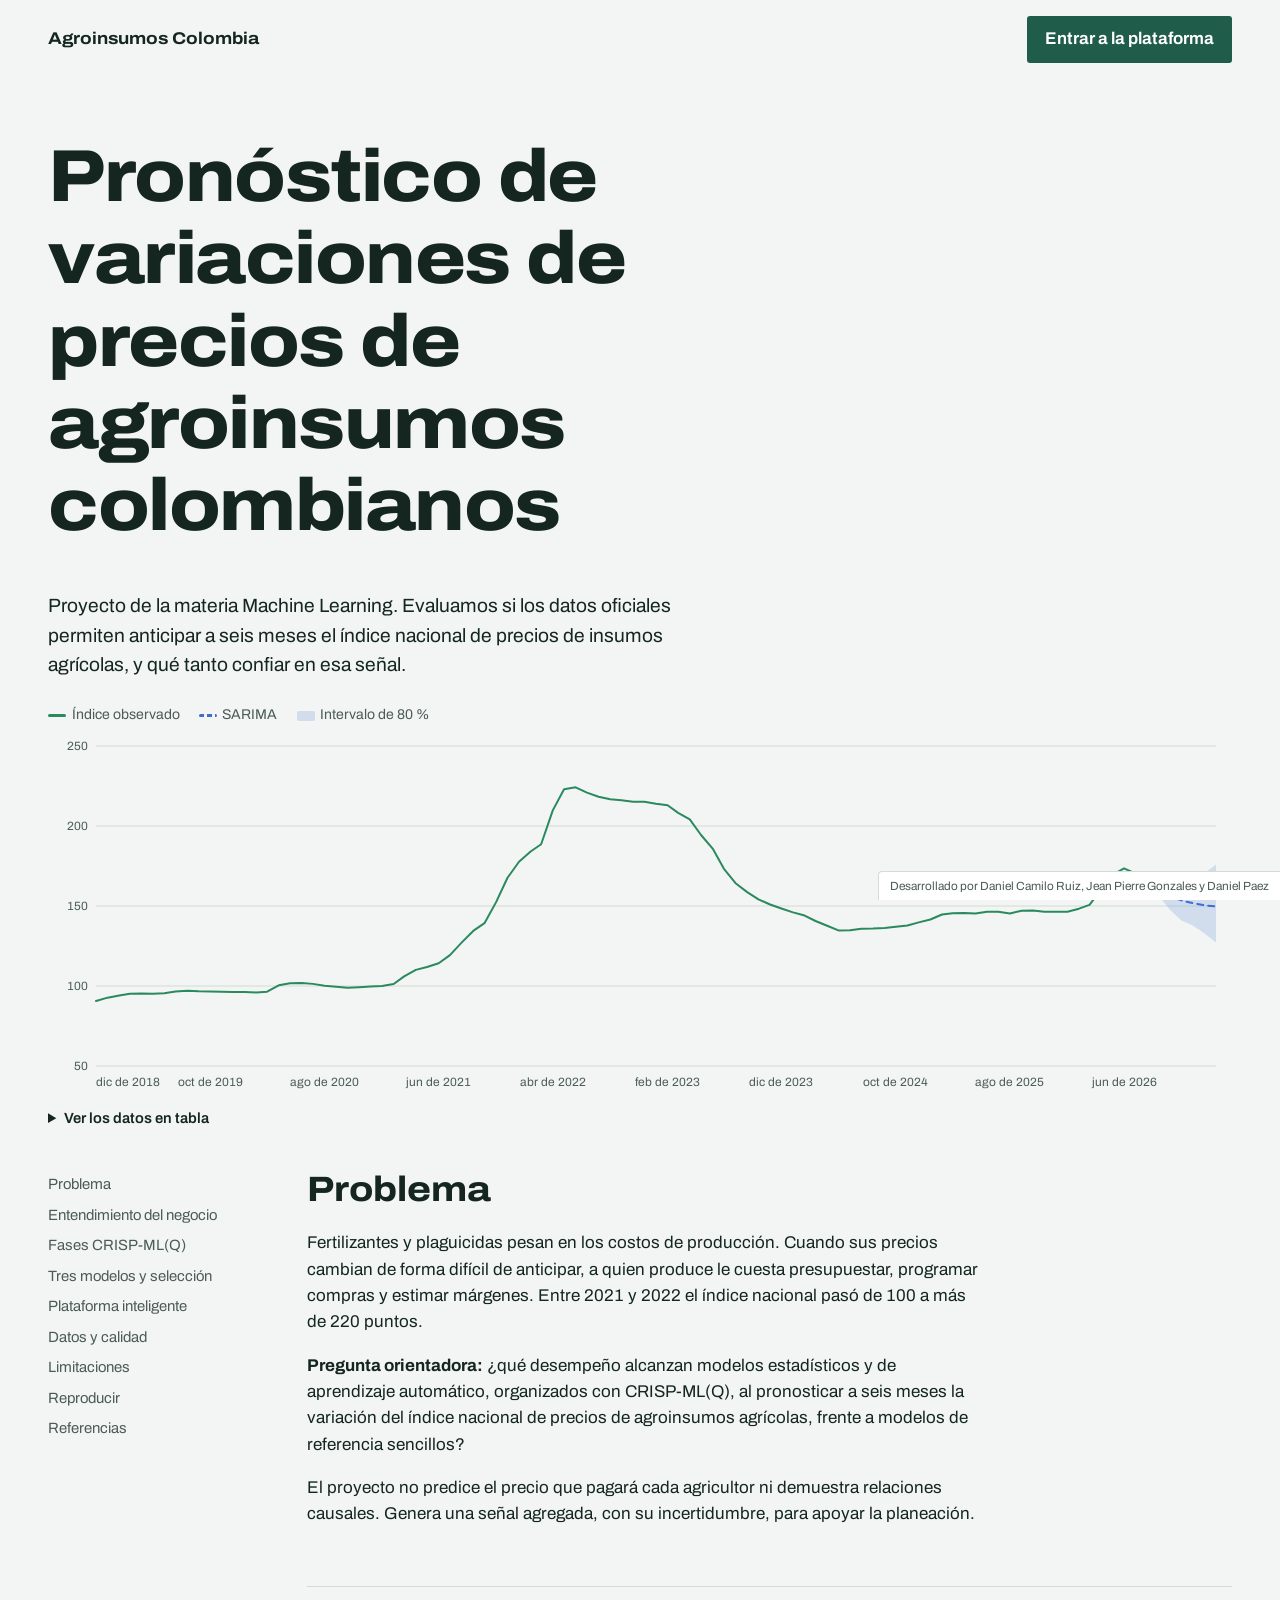
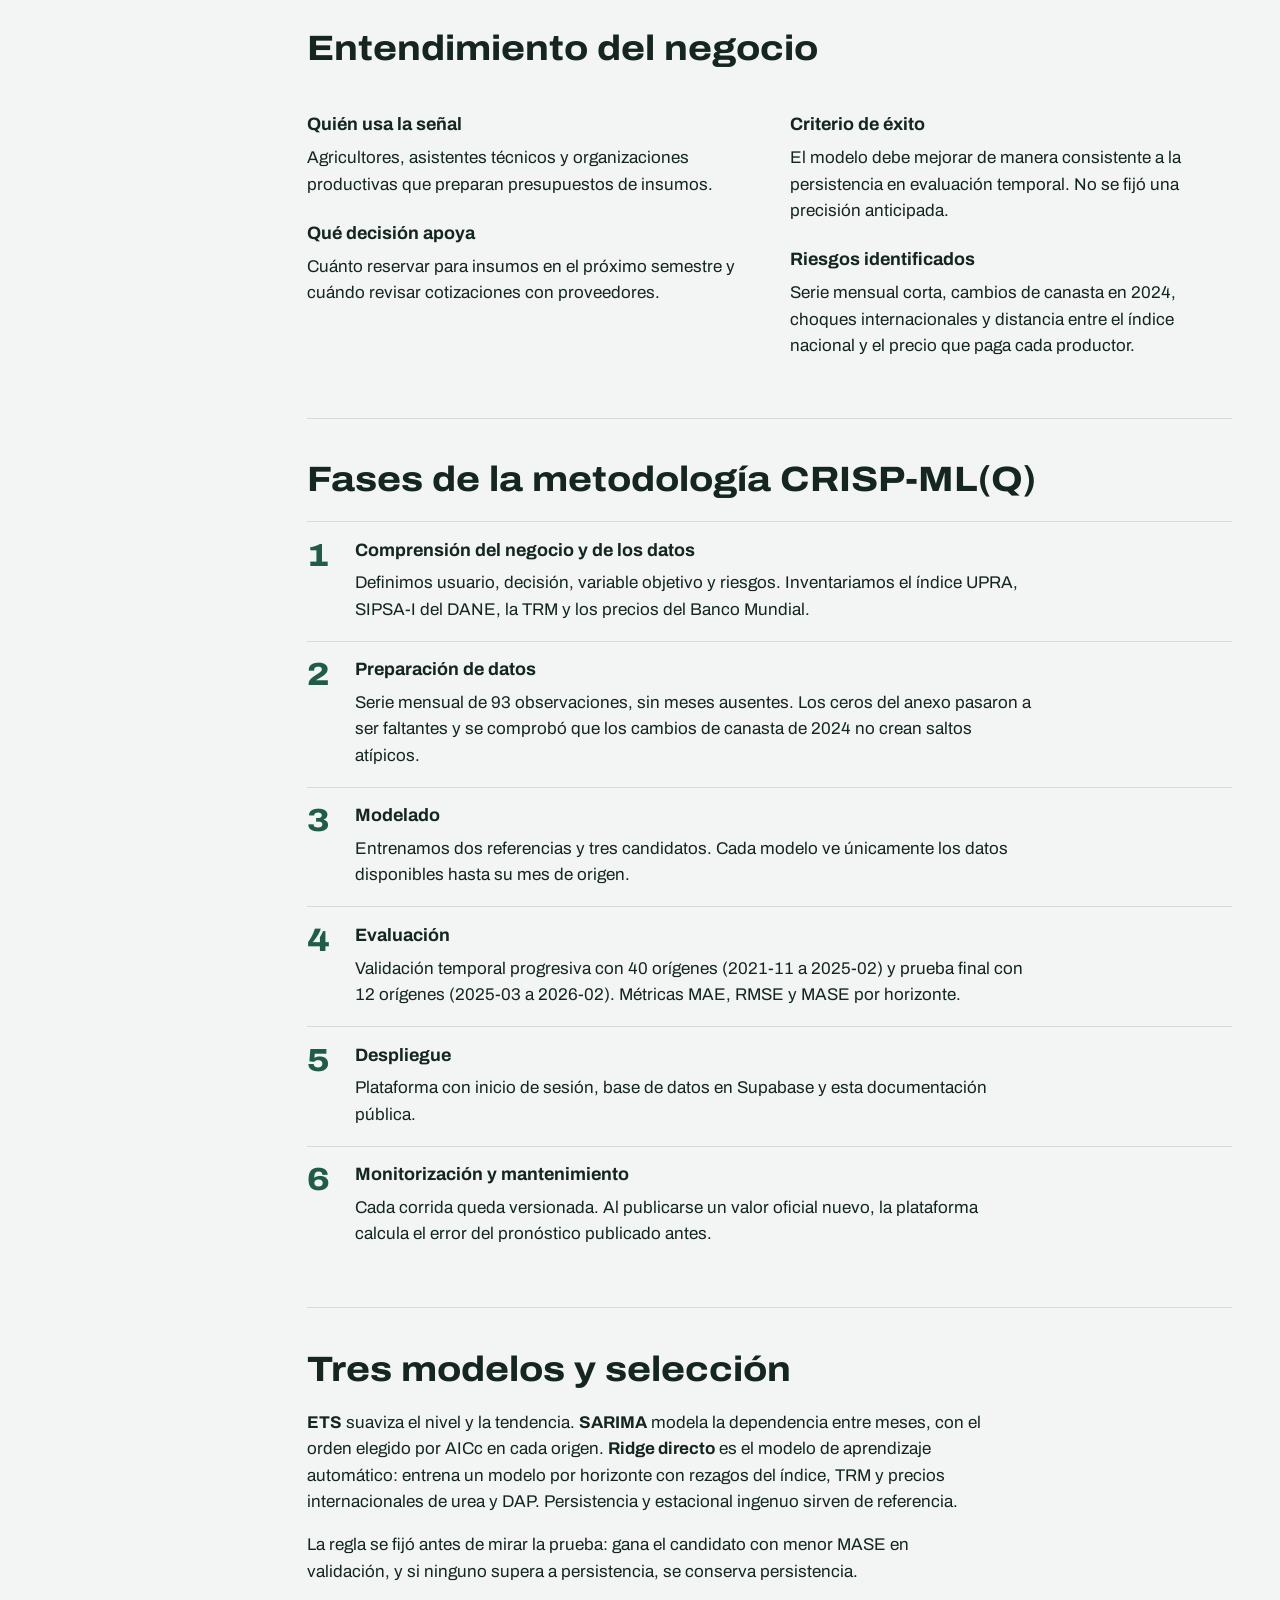
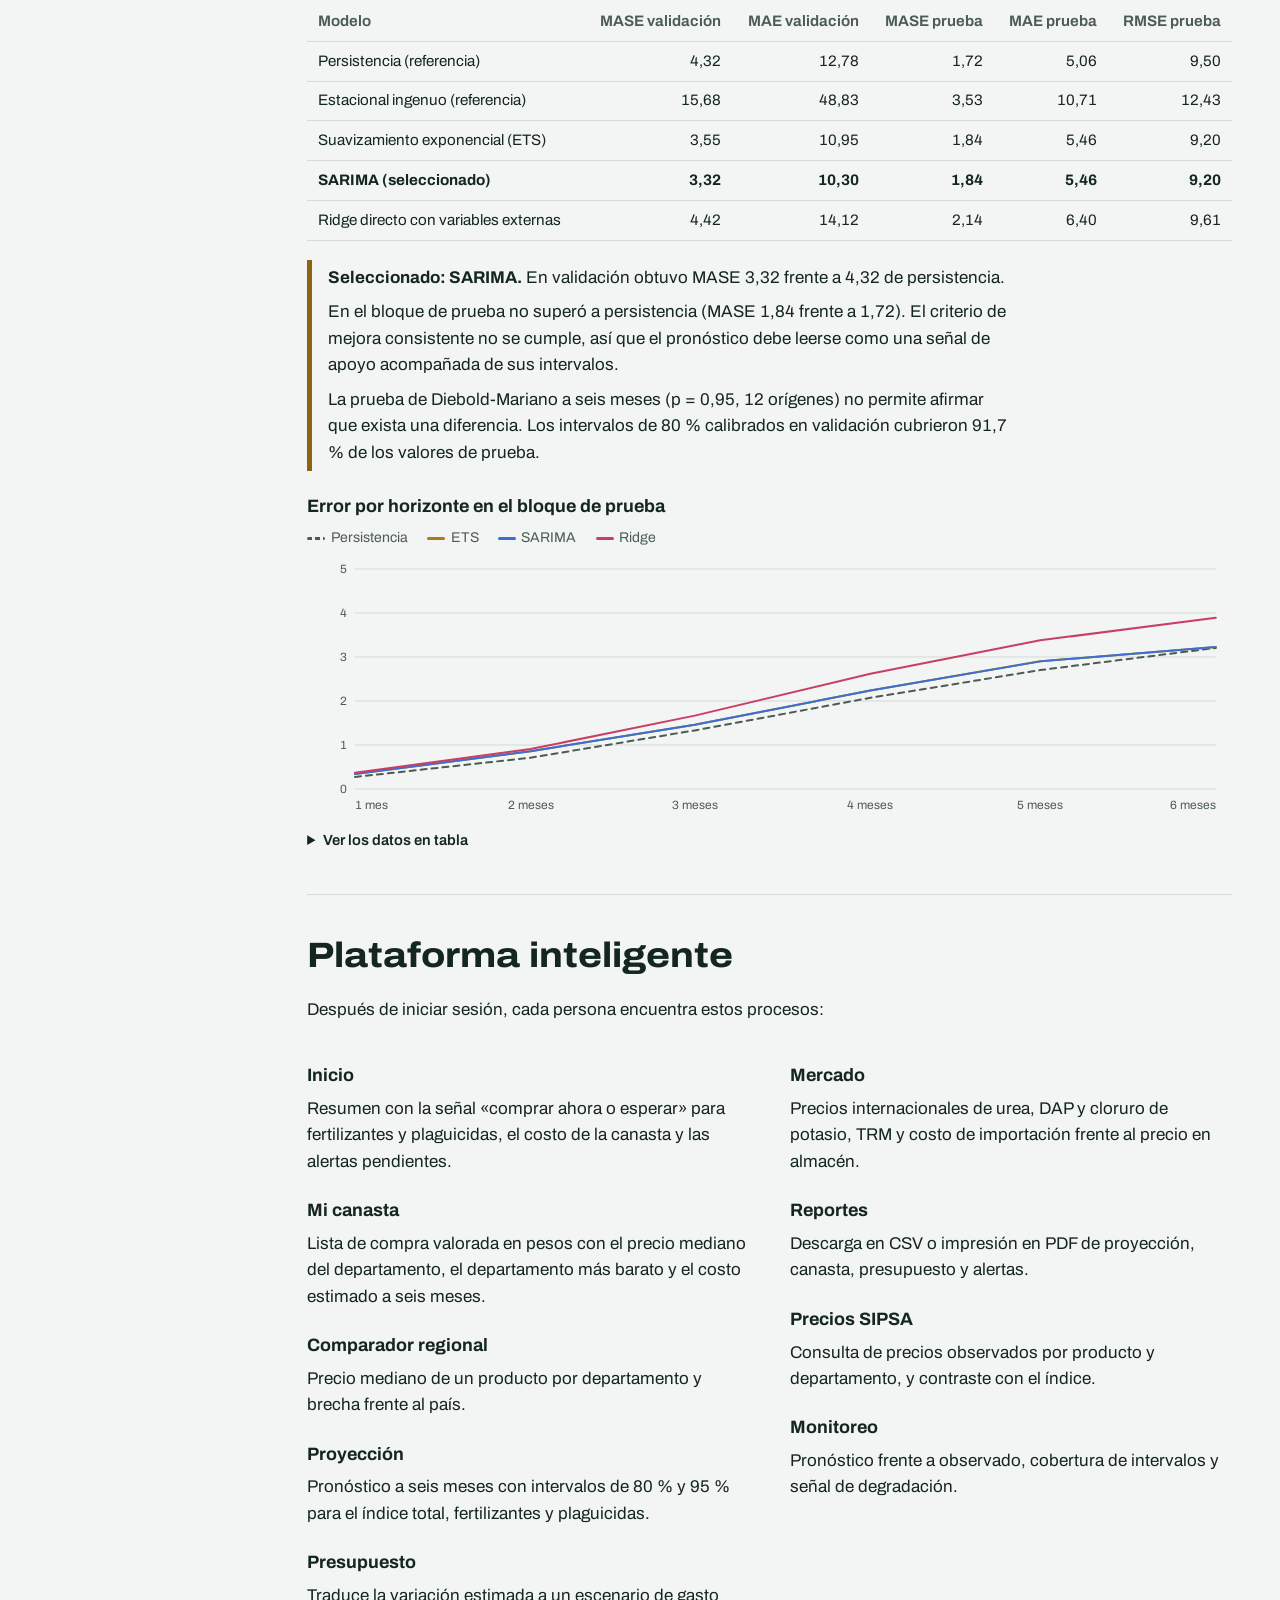
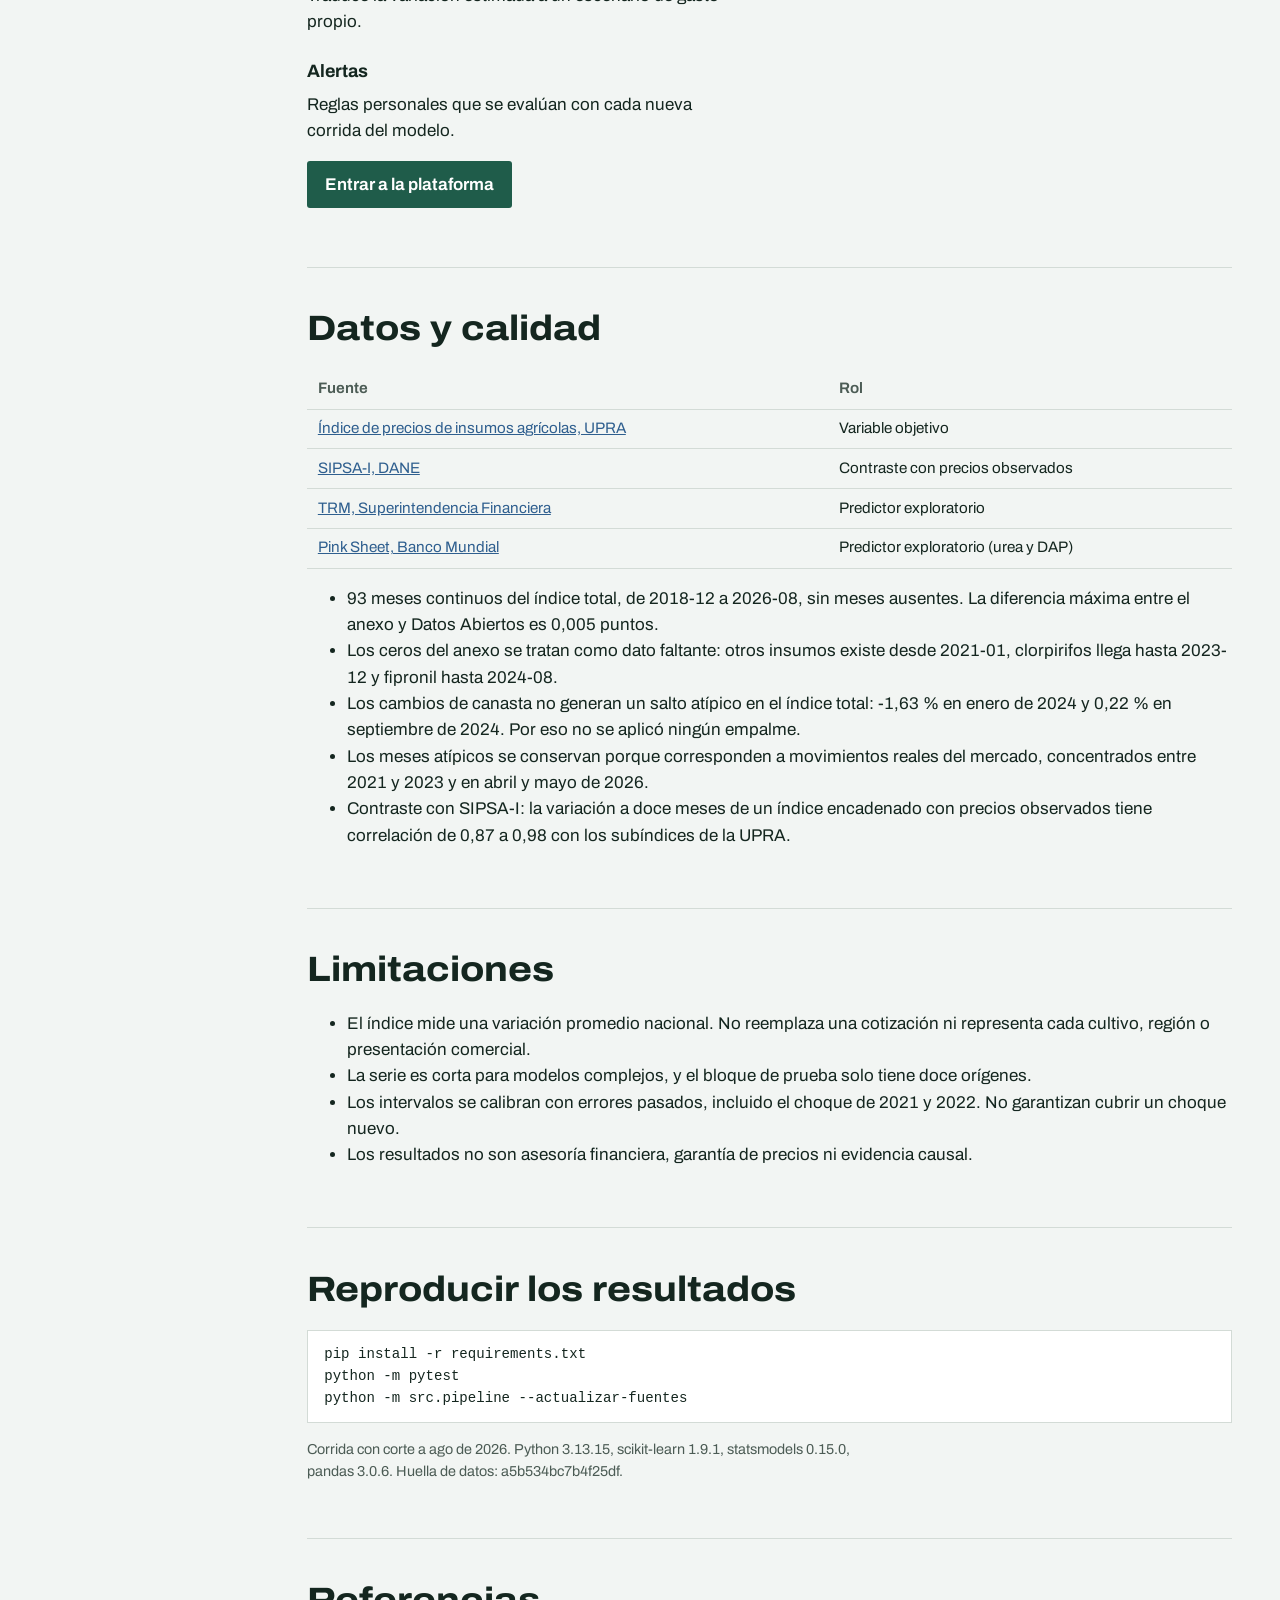
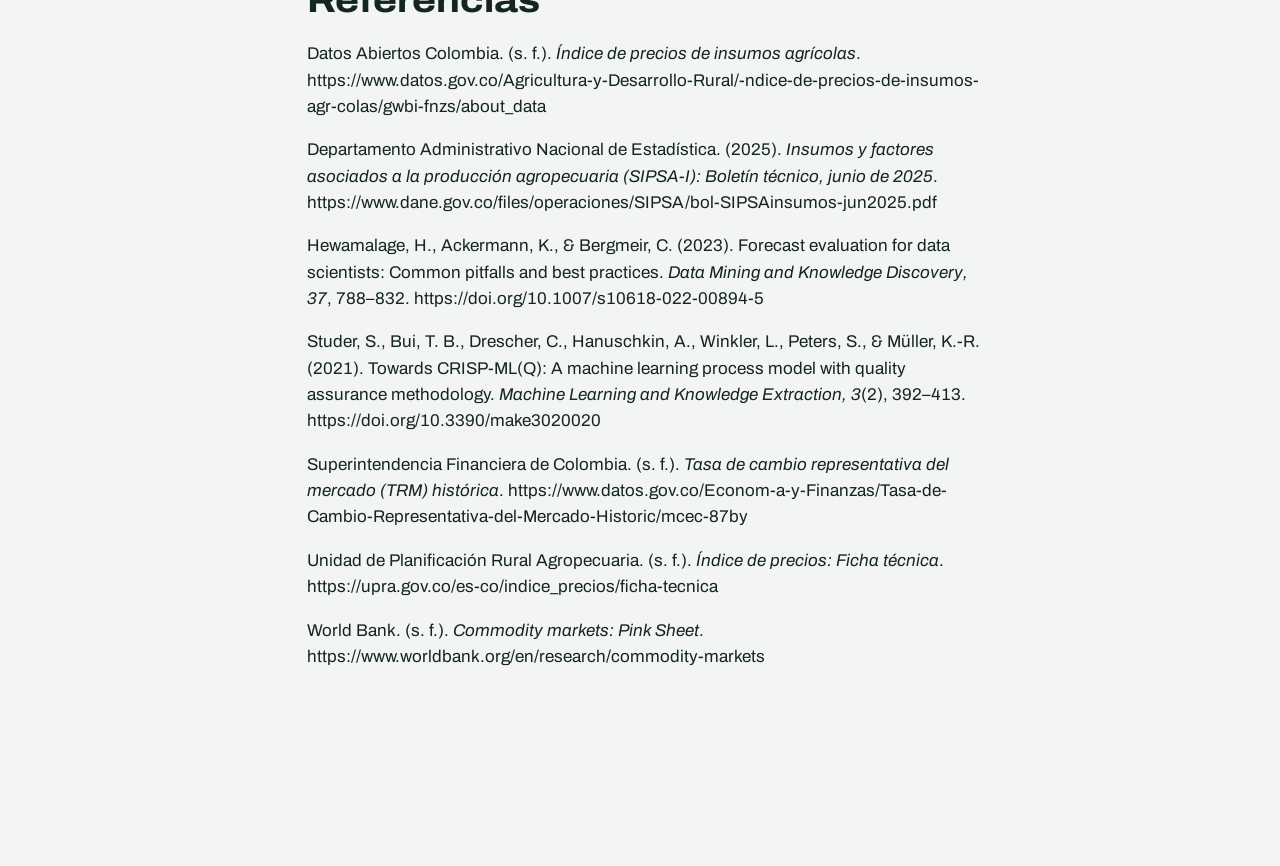
==== commit 2b2ff843: "Firma del grupo y direccion publica del sitio" ====
--- a/web/index.html
+++ b/web/index.html
@@ -149,6 +149,7 @@
     </section>
   </div>
 </div>
+<p class="firma">Desarrollado por Daniel Camilo Ruiz, Jean Pierre Gonzales y Daniel Paez</p>
 <script type="module" src="js/documentacion.js"></script>
 </body>
 </html>
--- a/web/css/estilos.css
+++ b/web/css/estilos.css
@@ -156,6 +156,9 @@
 .celda-barra { width: 28%; min-width: 6rem; }
 .medidor { display: block; height: .7rem; background: var(--s-verde); border-radius: 2px; }
 tr.elegido .medidor { background: var(--s-azul); }
+.firma { position: fixed; right: 0; bottom: 0; z-index: 5; margin: 0; padding: .3rem .7rem; font-size: .74rem; color: var(--tinta-2); background: var(--superficie); border: 1px solid var(--linea); border-width: 1px 0 0 1px; border-radius: 4px 0 0 0; }
+body { padding-bottom: 2rem; }
+@media print { .firma { display: none; } }
 
 @media (max-width: 800px) {
   .doc, .app, .acceso { grid-template-columns: minmax(0, 1fr); }
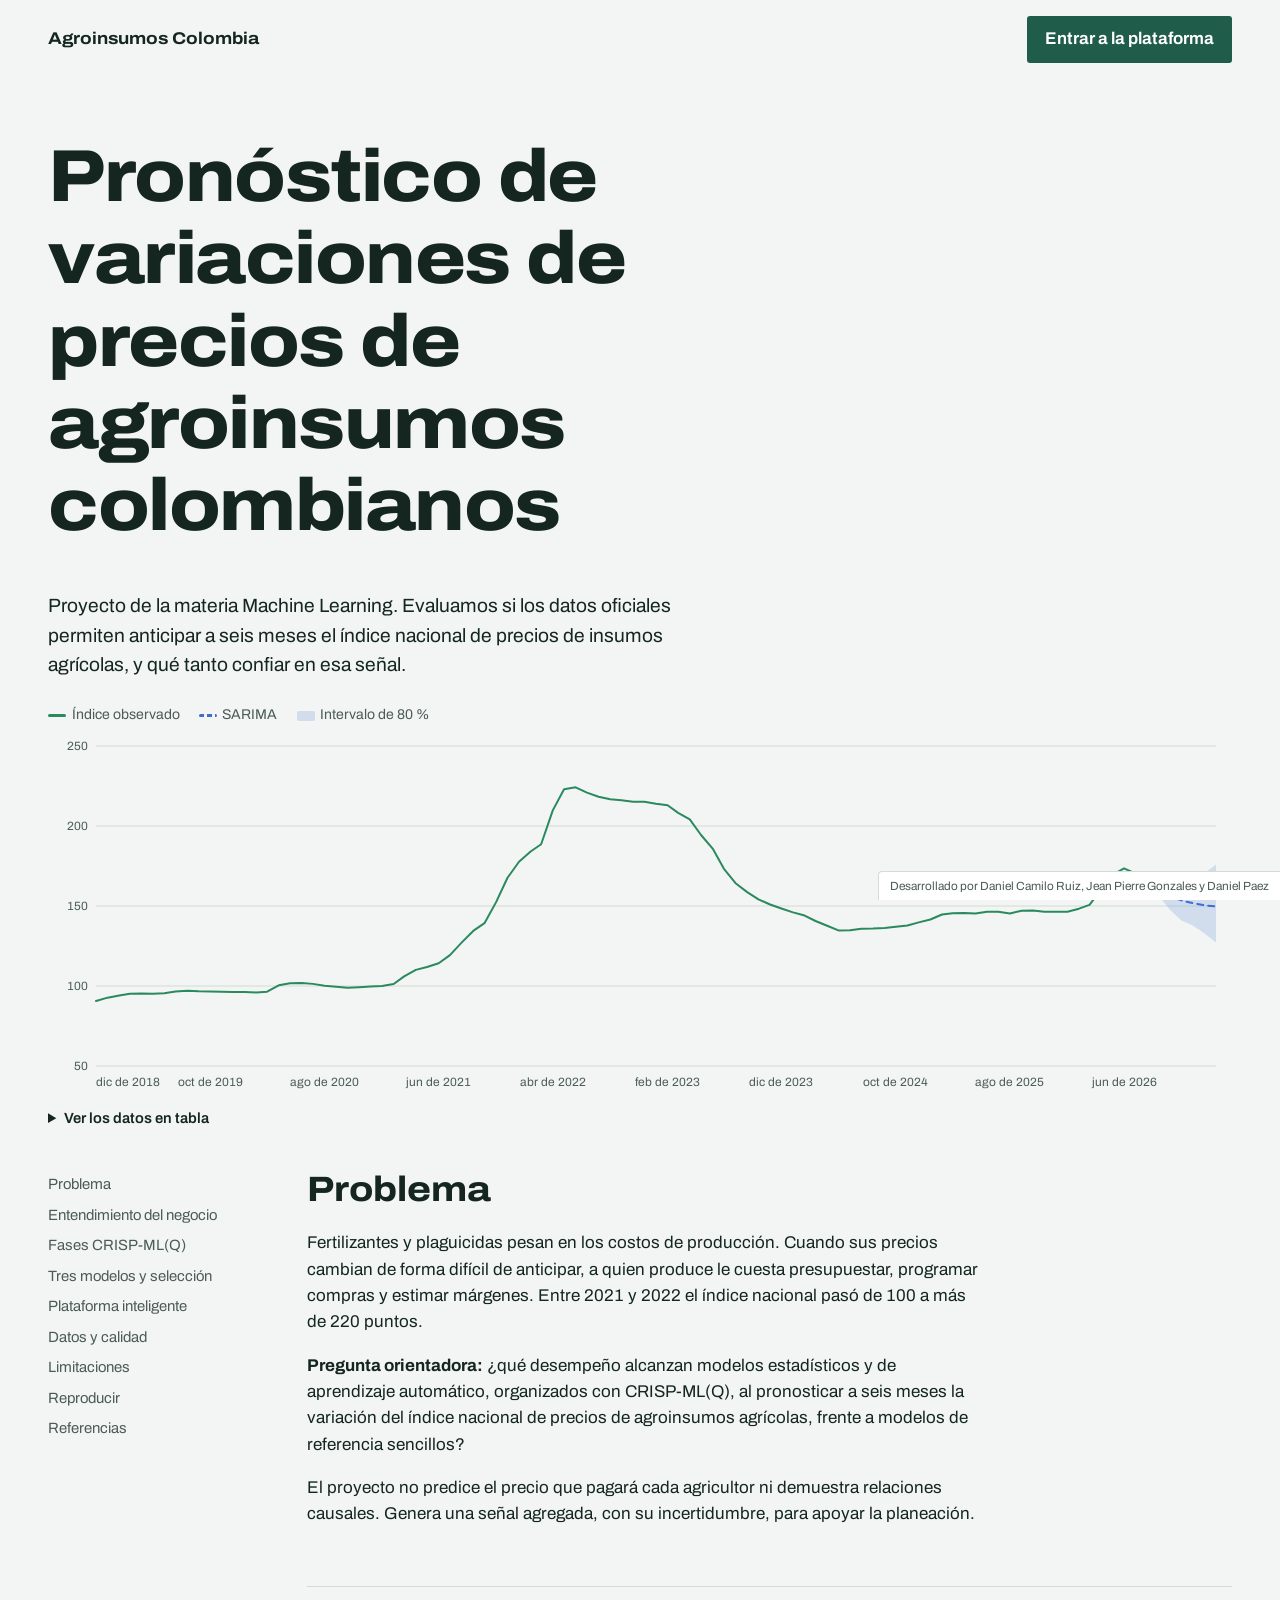
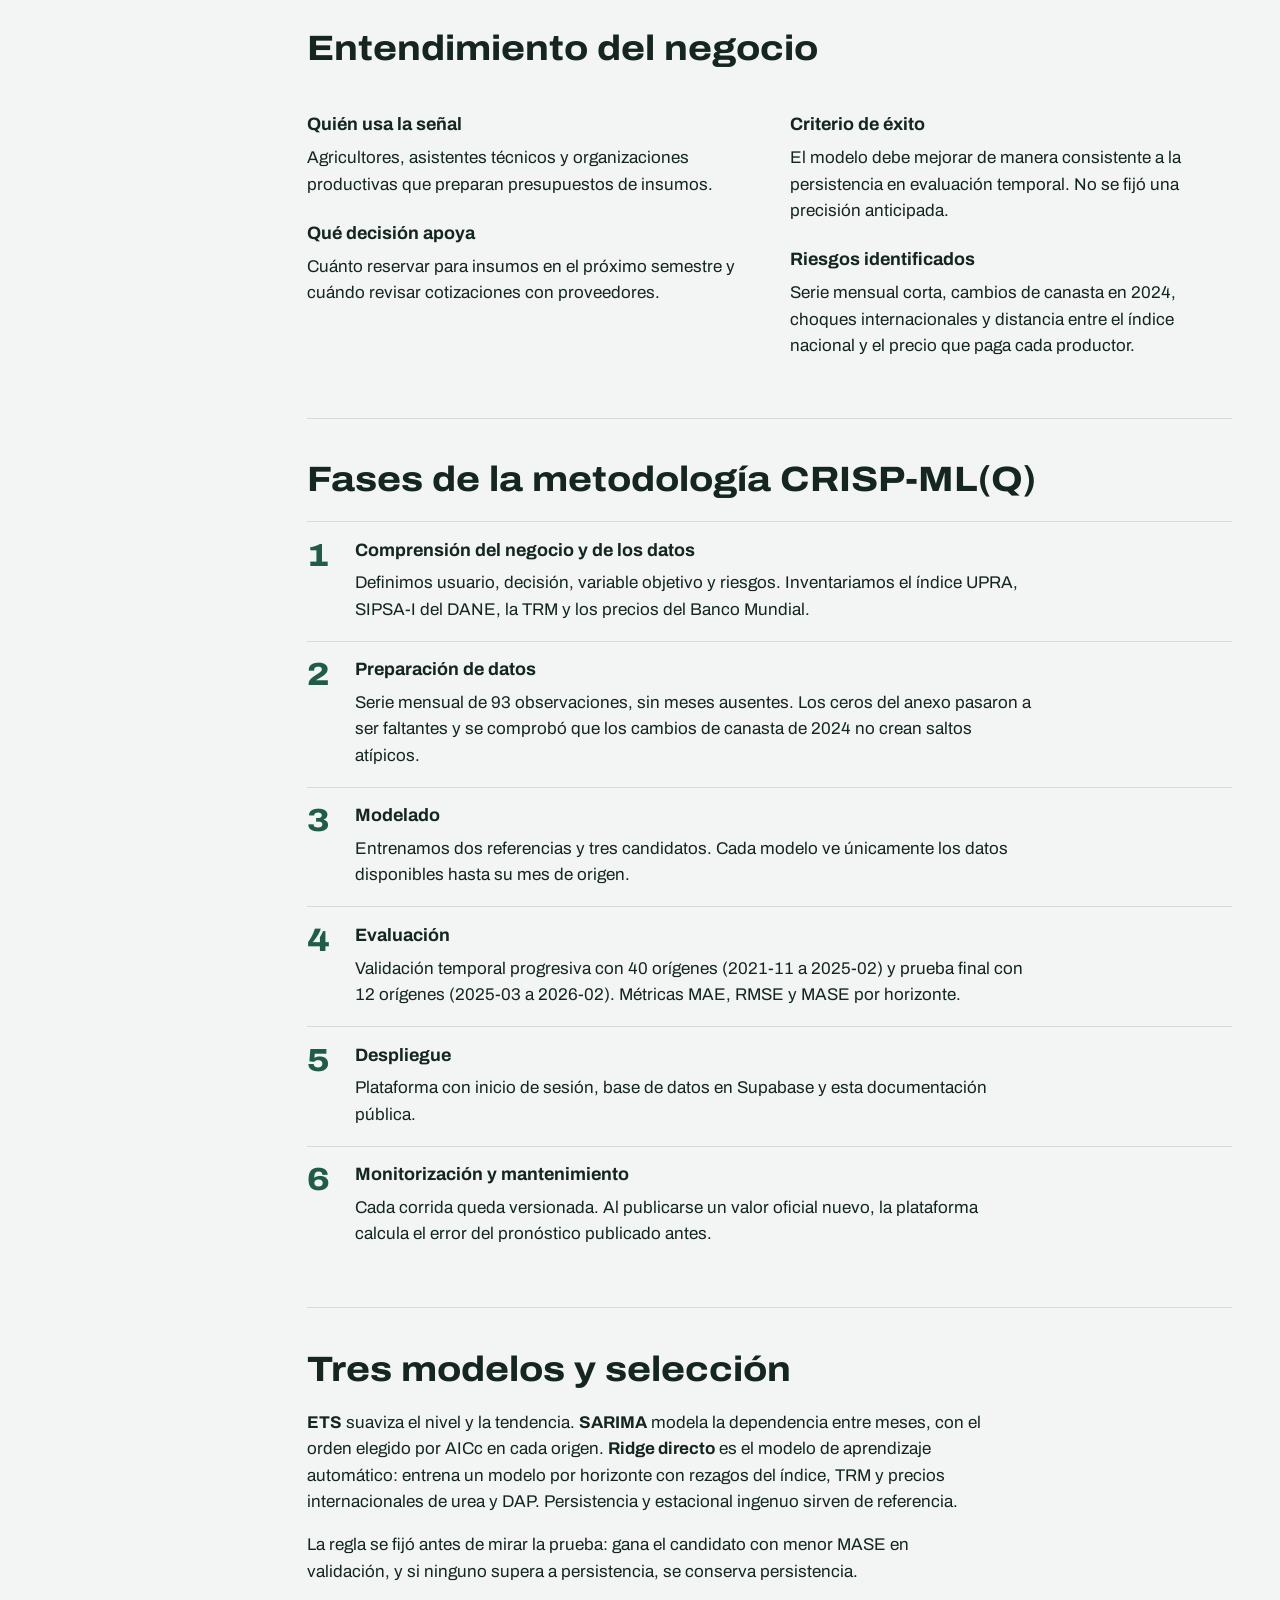
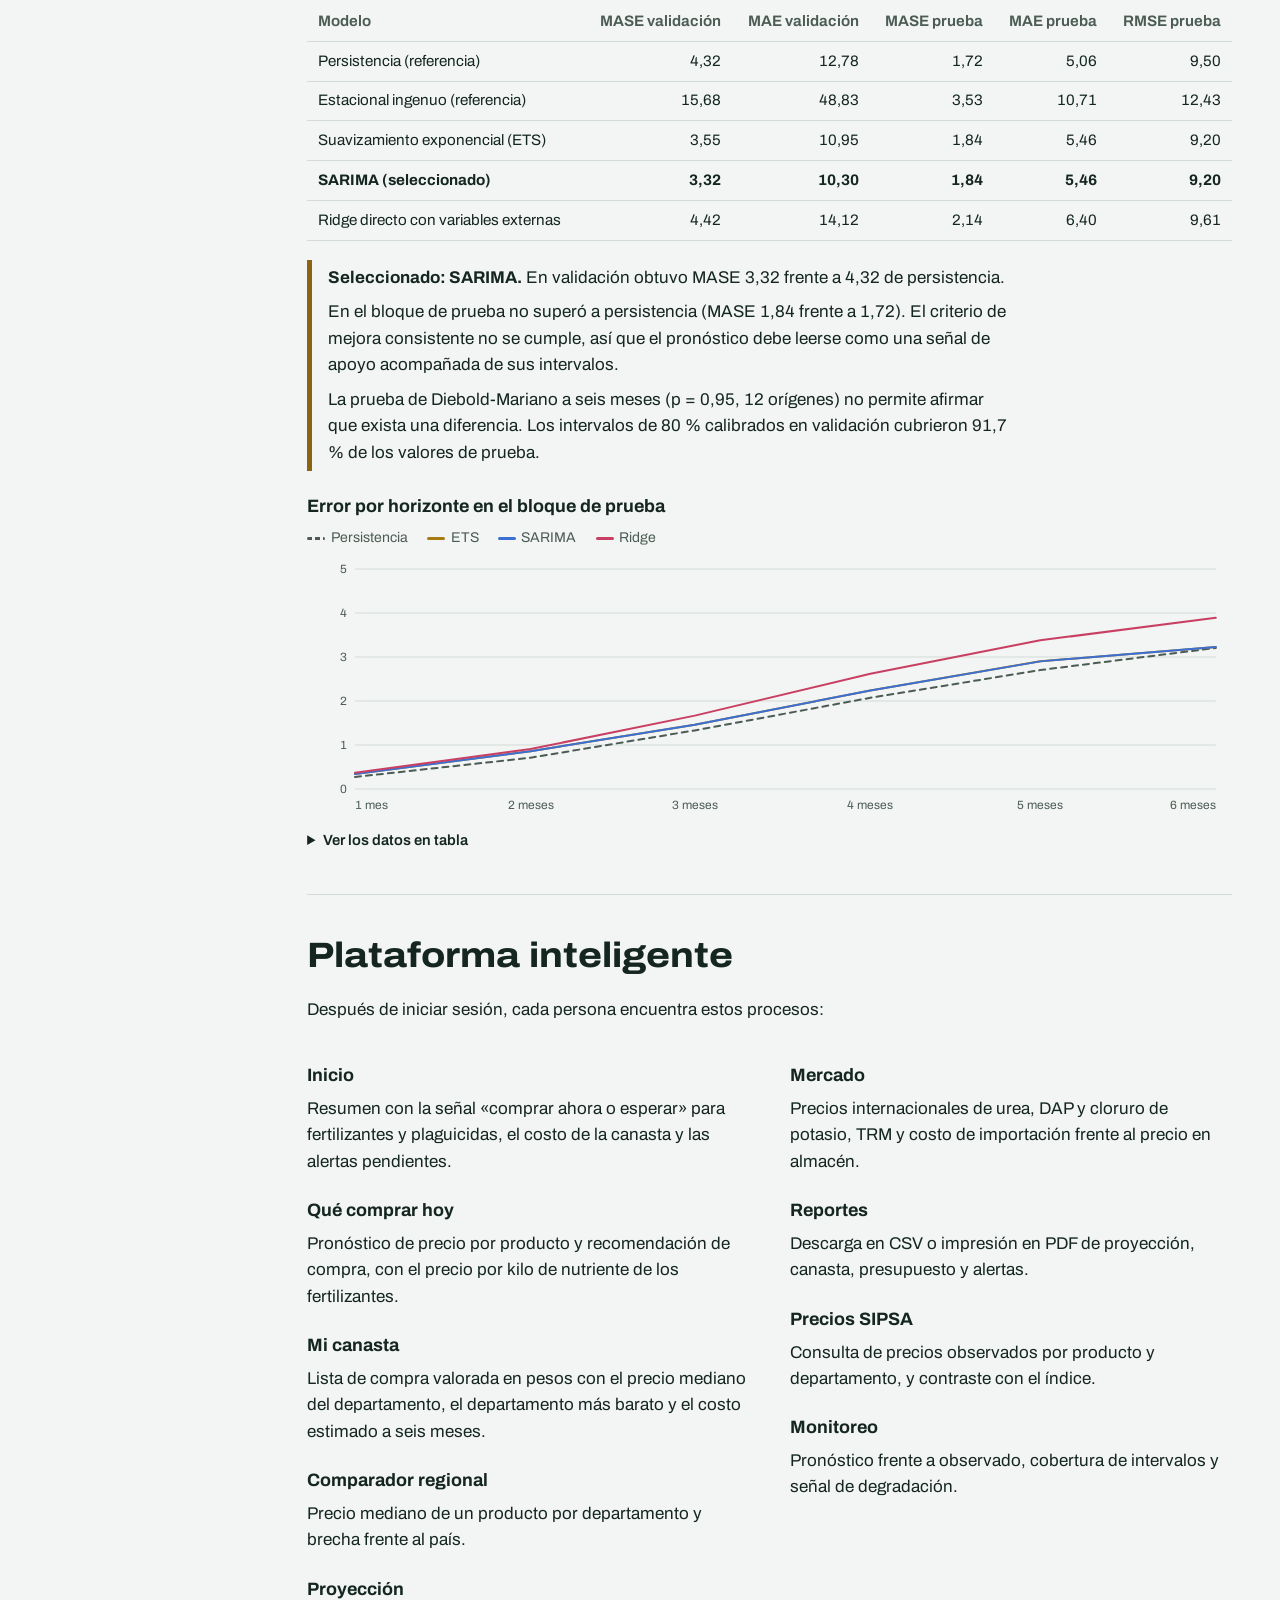
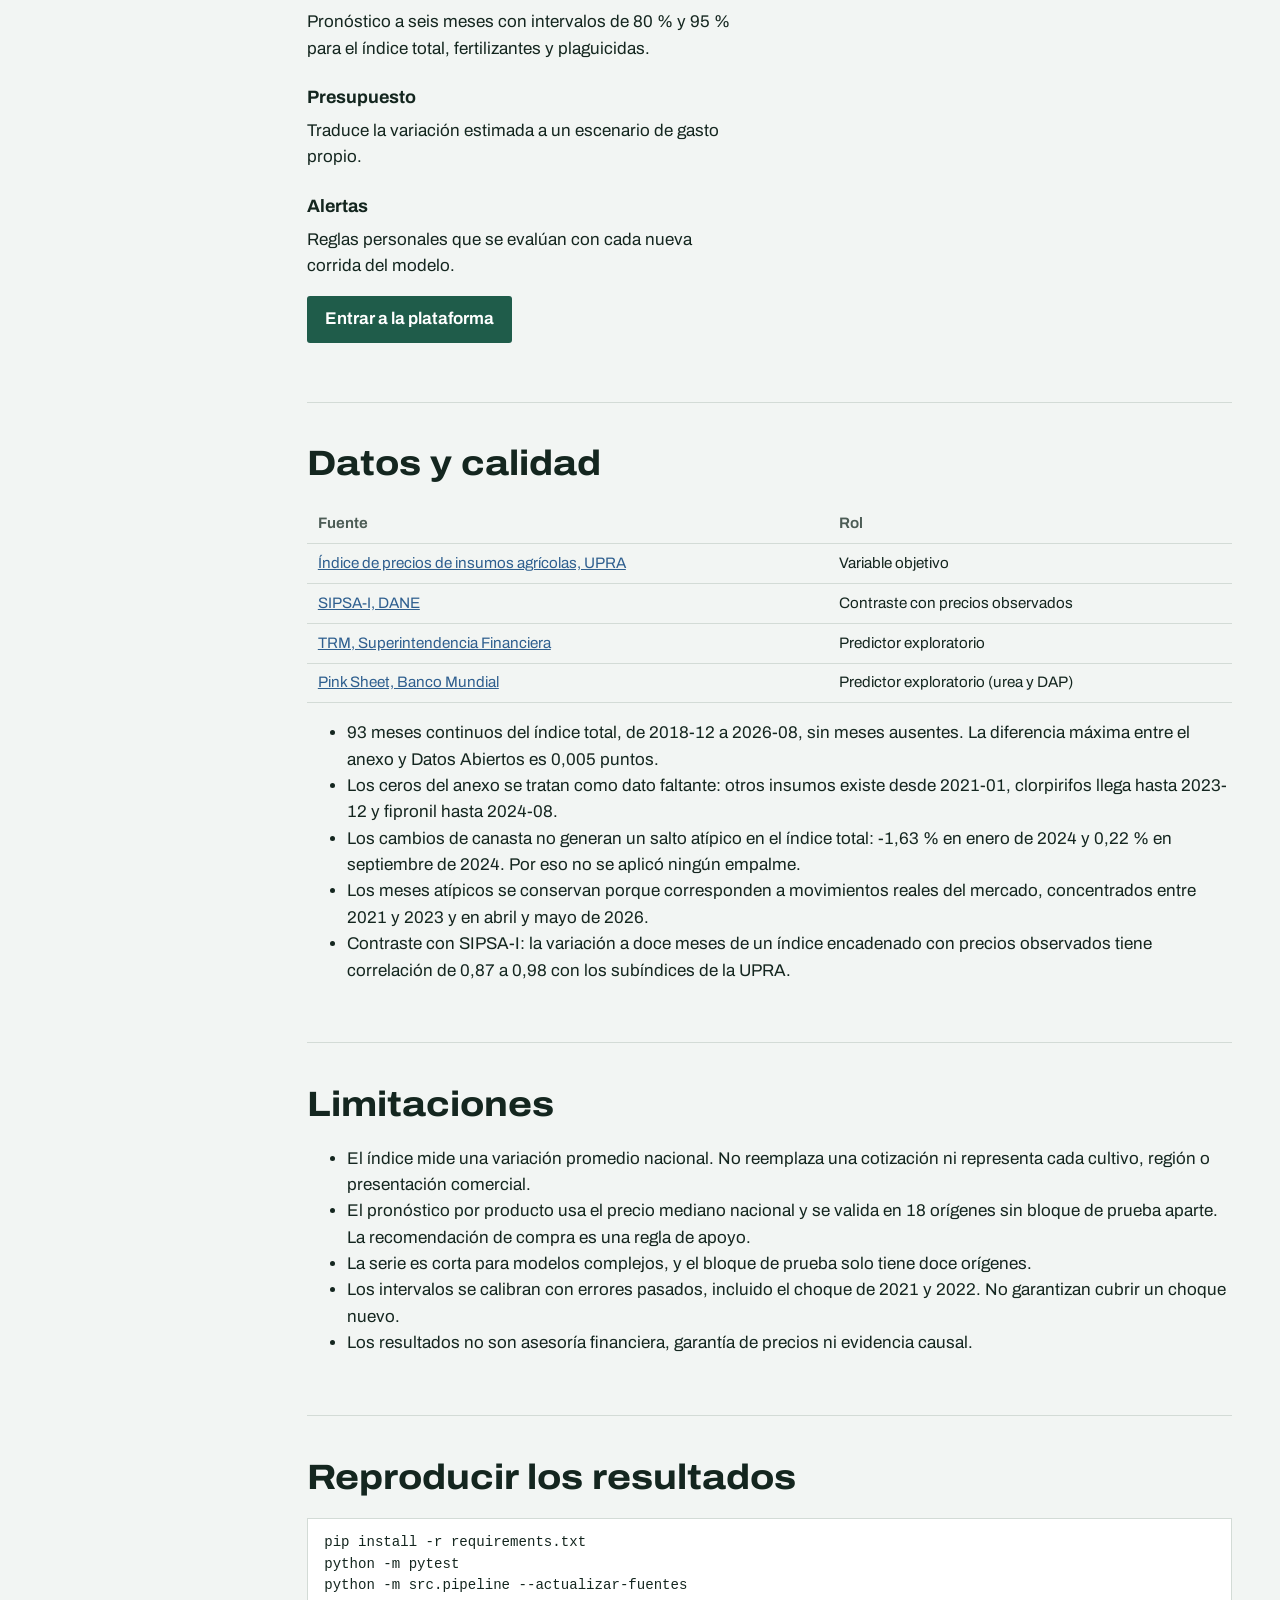
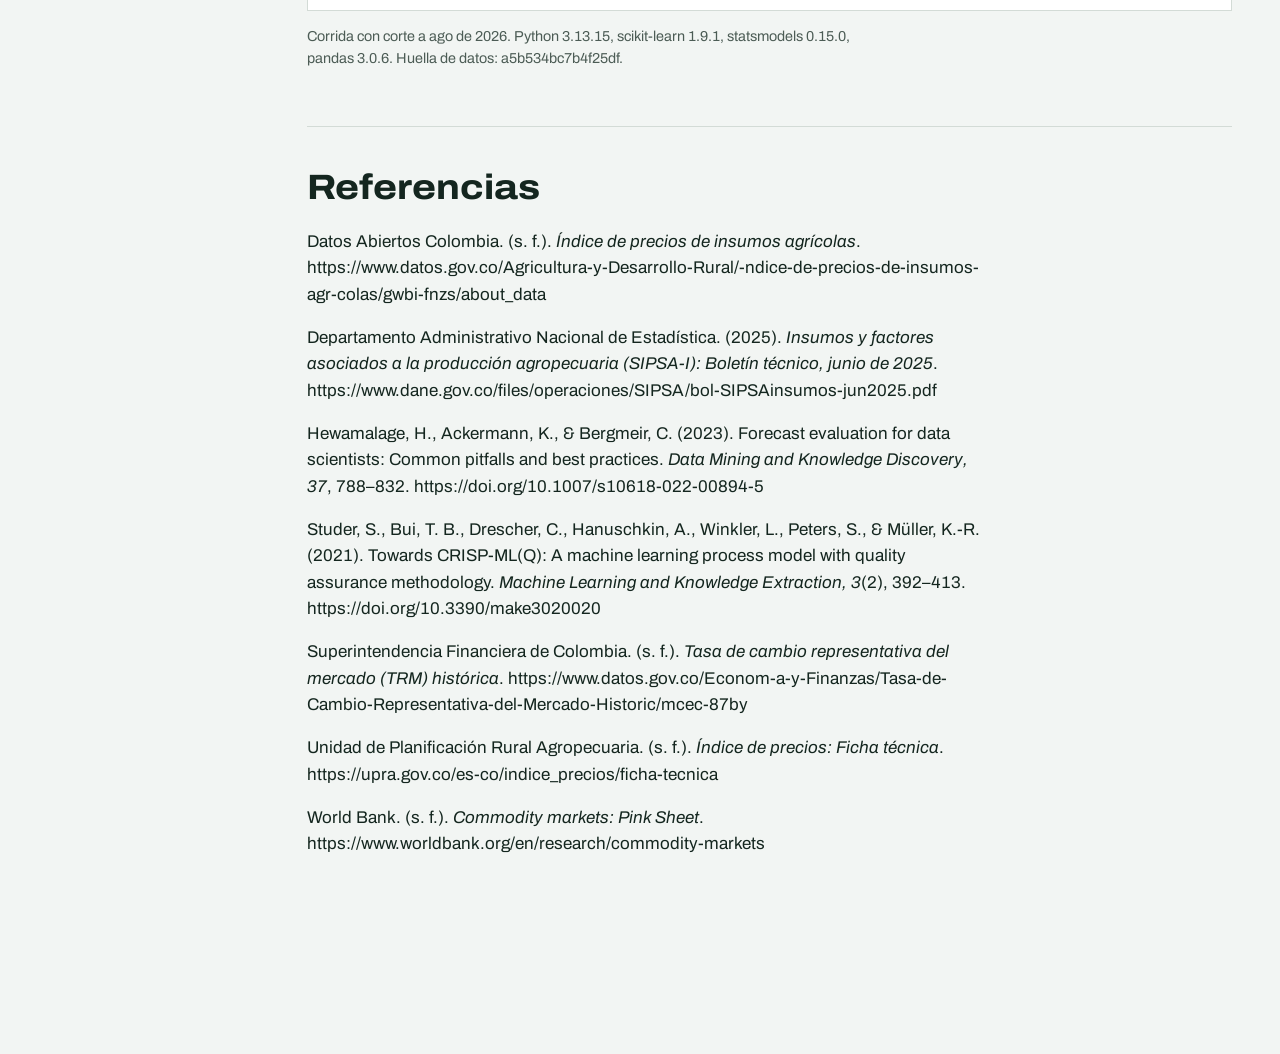
==== commit 535b4125: "Pronostico de precio por producto, recomendacion de compra y actualizacion automatica" ====
--- a/web/index.html
+++ b/web/index.html
@@ -89,6 +89,7 @@
       <div class="dos-col">
         <div>
           <h3>Inicio</h3><p>Resumen con la señal «comprar ahora o esperar» para fertilizantes y plaguicidas, el costo de la canasta y las alertas pendientes.</p>
+          <h3>Qué comprar hoy</h3><p>Pronóstico de precio por producto y recomendación de compra, con el precio por kilo de nutriente de los fertilizantes.</p>
           <h3>Mi canasta</h3><p>Lista de compra valorada en pesos con el precio mediano del departamento, el departamento más barato y el costo estimado a seis meses.</p>
           <h3>Comparador regional</h3><p>Precio mediano de un producto por departamento y brecha frente al país.</p>
           <h3>Proyección</h3><p>Pronóstico a seis meses con intervalos de 80 % y 95 % para el índice total, fertilizantes y plaguicidas.</p>
@@ -123,6 +124,7 @@
       <h2>Limitaciones</h2>
       <ul>
         <li>El índice mide una variación promedio nacional. No reemplaza una cotización ni representa cada cultivo, región o presentación comercial.</li>
+        <li>El pronóstico por producto usa el precio mediano nacional y se valida en 18 orígenes sin bloque de prueba aparte. La recomendación de compra es una regla de apoyo.</li>
         <li>La serie es corta para modelos complejos, y el bloque de prueba solo tiene doce orígenes.</li>
         <li>Los intervalos se calibran con errores pasados, incluido el choque de 2021 y 2022. No garantizan cubrir un choque nuevo.</li>
         <li>Los resultados no son asesoría financiera, garantía de precios ni evidencia causal.</li>
--- a/web/css/estilos.css
+++ b/web/css/estilos.css
@@ -156,6 +156,12 @@
 .celda-barra { width: 28%; min-width: 6rem; }
 .medidor { display: block; height: .7rem; background: var(--s-verde); border-radius: 2px; }
 tr.elegido .medidor { background: var(--s-azul); }
+.rec { display: inline-block; padding: .15rem .55rem; border-radius: 3px; font-weight: 700; font-size: .86rem; white-space: nowrap; border: 1px solid var(--linea); }
+.rec.comprar { background: var(--ok); color: var(--superficie); border-color: var(--ok); }
+.rec.esperar { background: var(--potasa); color: var(--superficie); border-color: var(--potasa); }
+.posicion { display: block; position: relative; height: .5rem; margin: .3rem 0 .15rem; border-radius: 2px; background: linear-gradient(90deg, var(--s-verde), var(--s-ocre), var(--s-rosa)); }
+.posicion i { position: absolute; top: -.25rem; width: .3rem; height: 1rem; margin-left: -.15rem; background: var(--tinta); border-radius: 1px; }
+.motivo { text-align: left; min-width: 14rem; font-size: .9rem; color: var(--tinta-2); }
 .firma { position: fixed; right: 0; bottom: 0; z-index: 5; margin: 0; padding: .3rem .7rem; font-size: .74rem; color: var(--tinta-2); background: var(--superficie); border: 1px solid var(--linea); border-width: 1px 0 0 1px; border-radius: 4px 0 0 0; }
 body { padding-bottom: 2rem; }
 @media print { .firma { display: none; } }
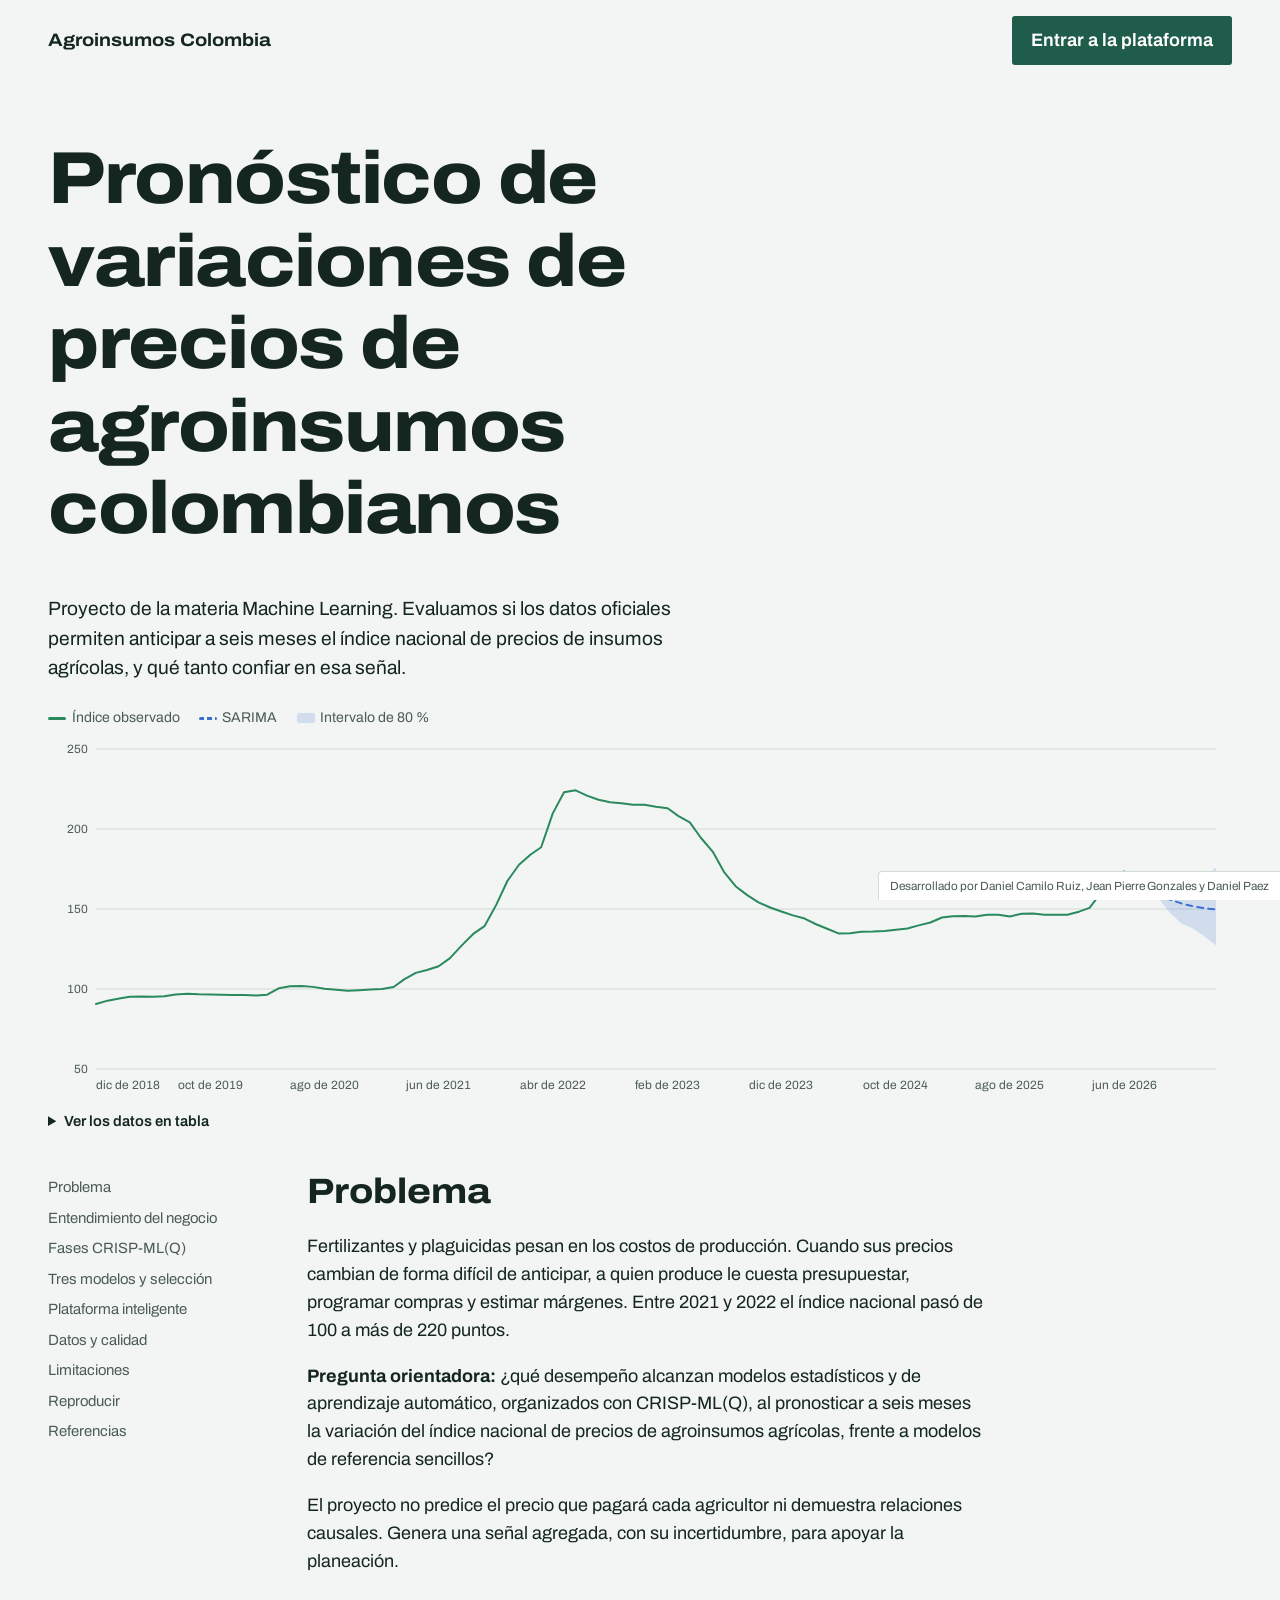
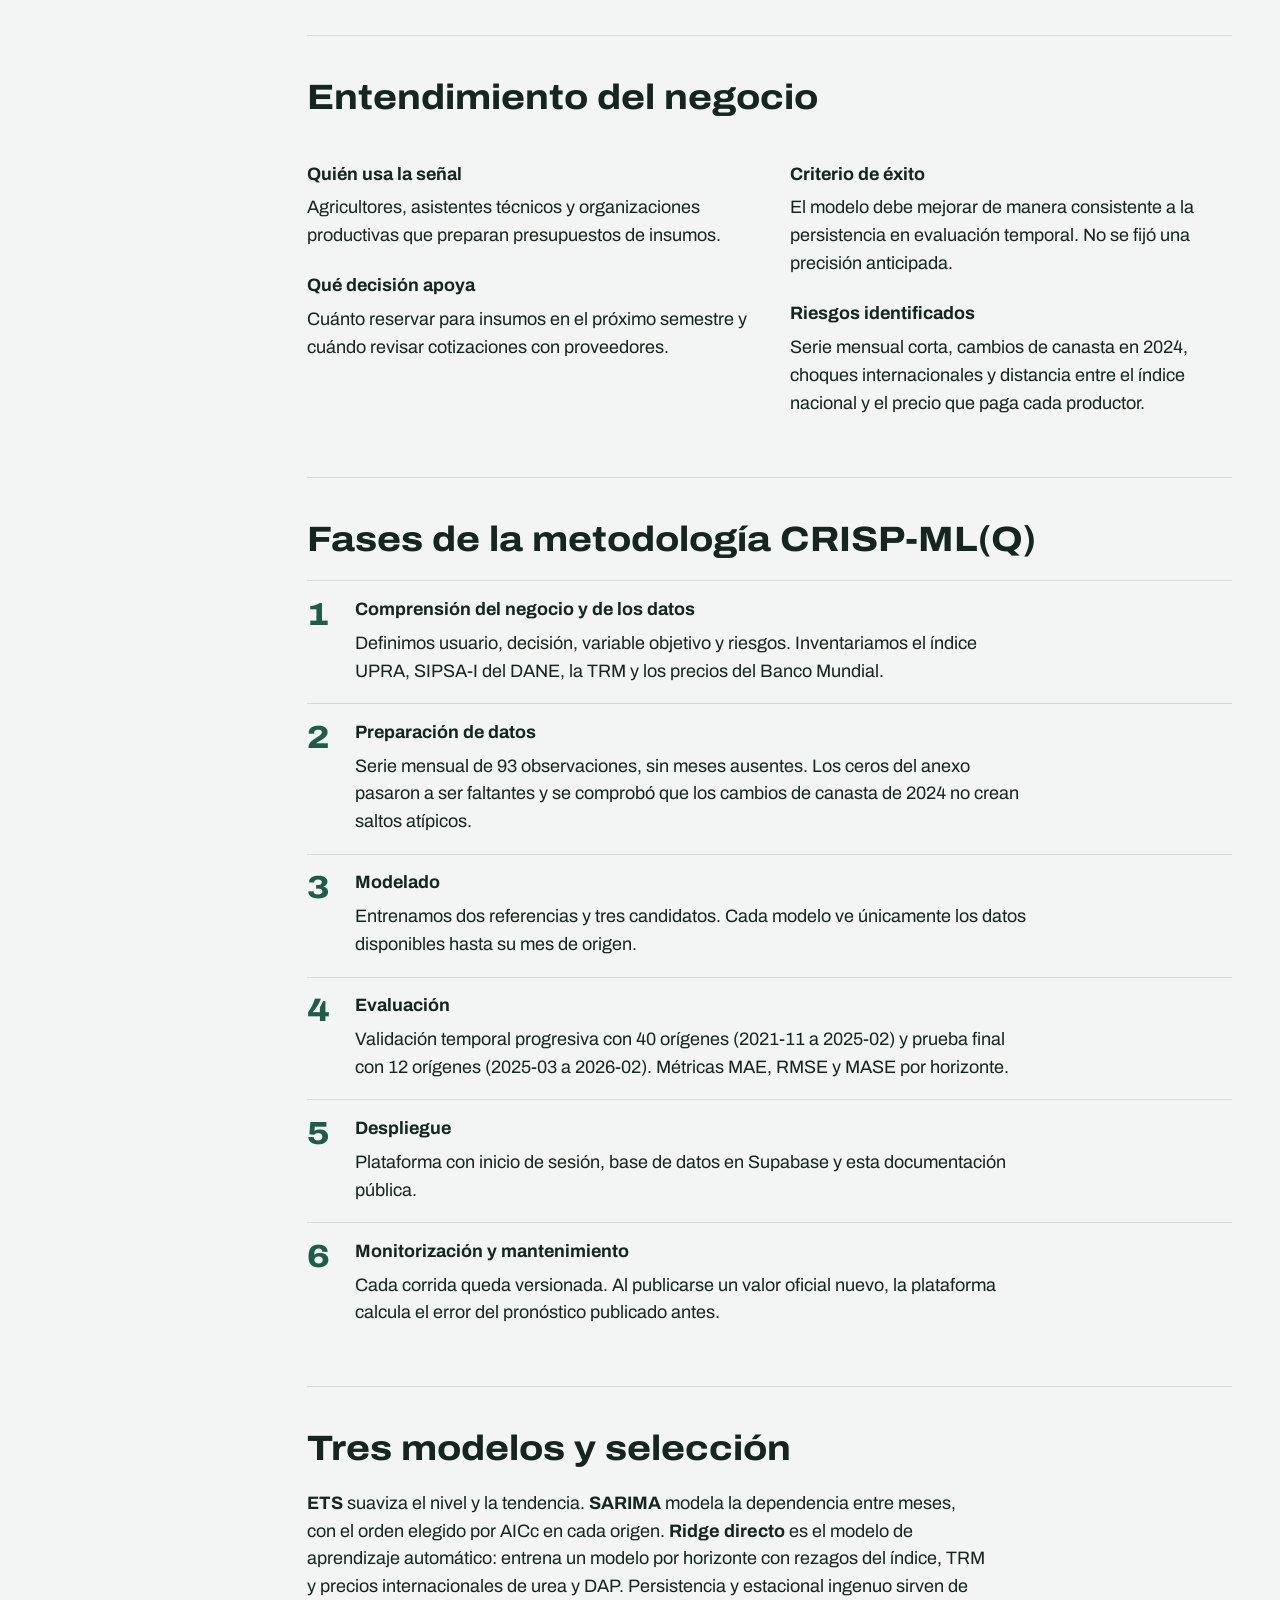
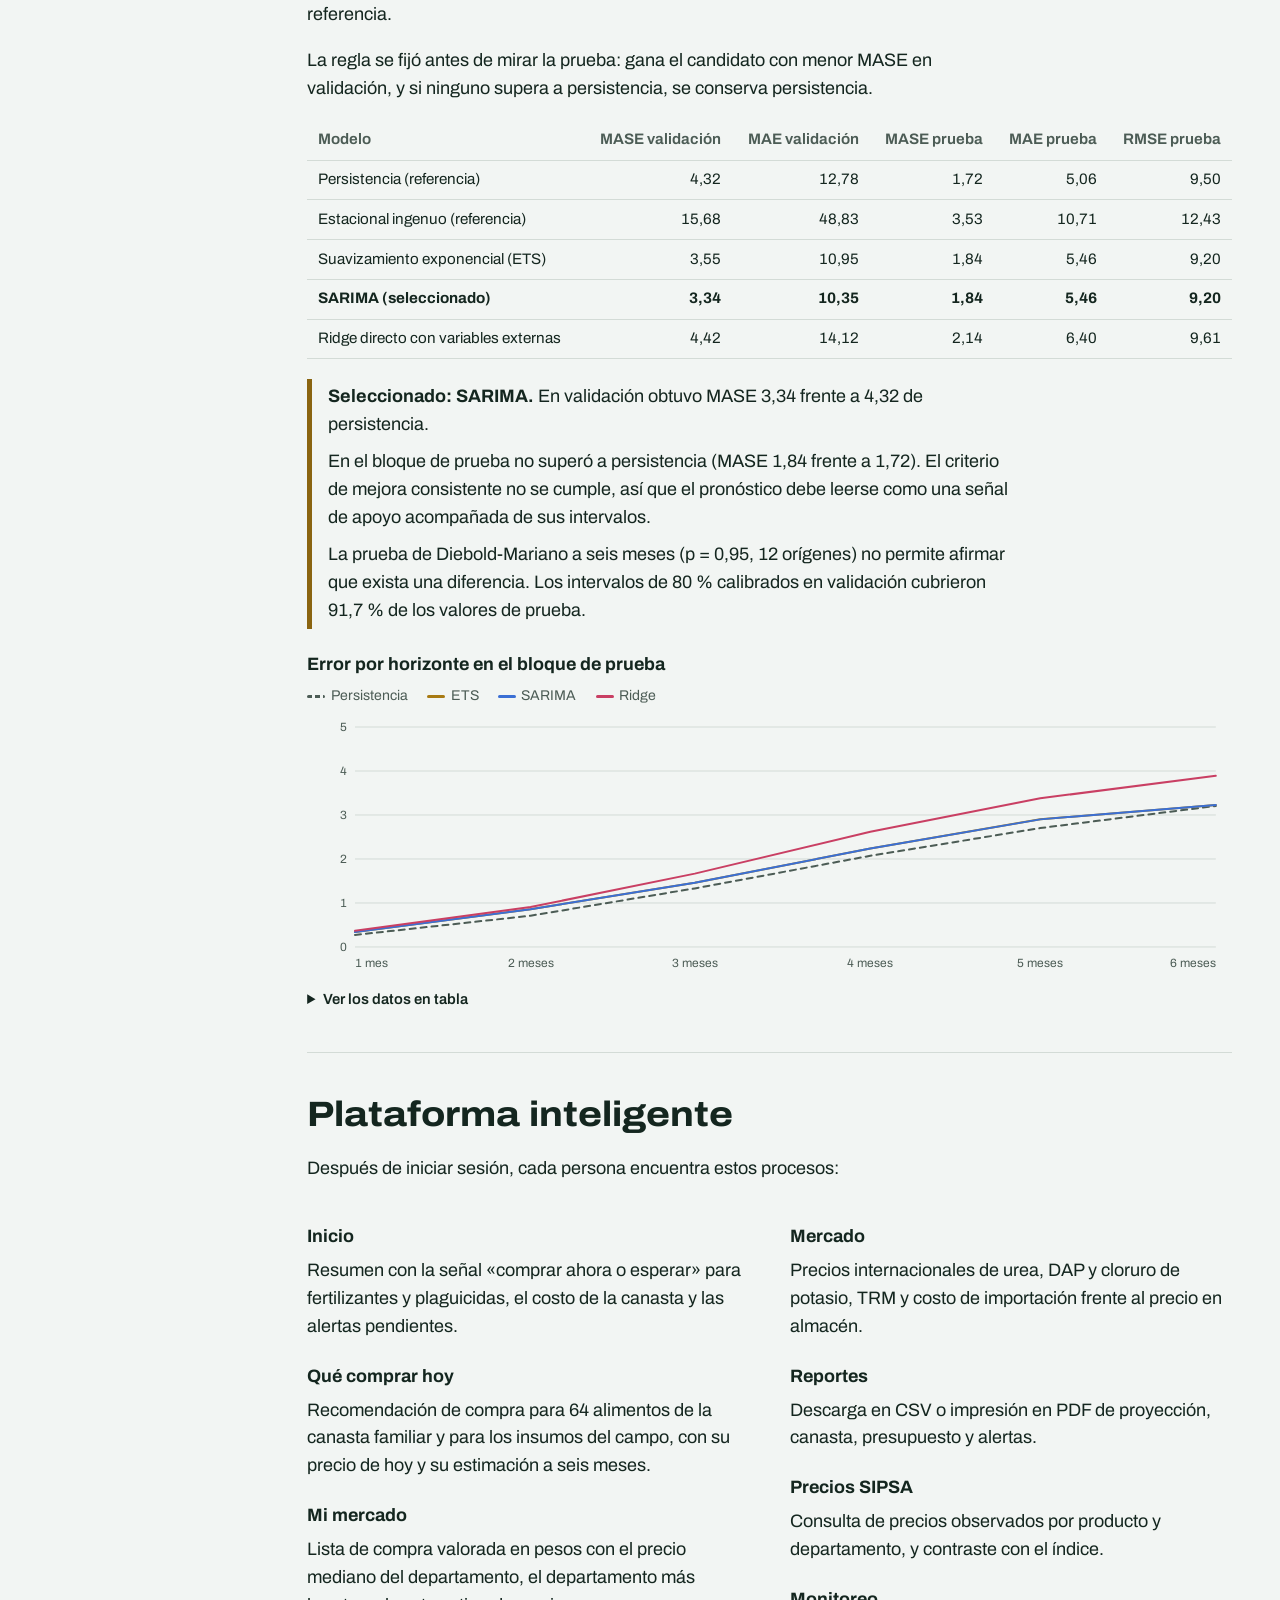
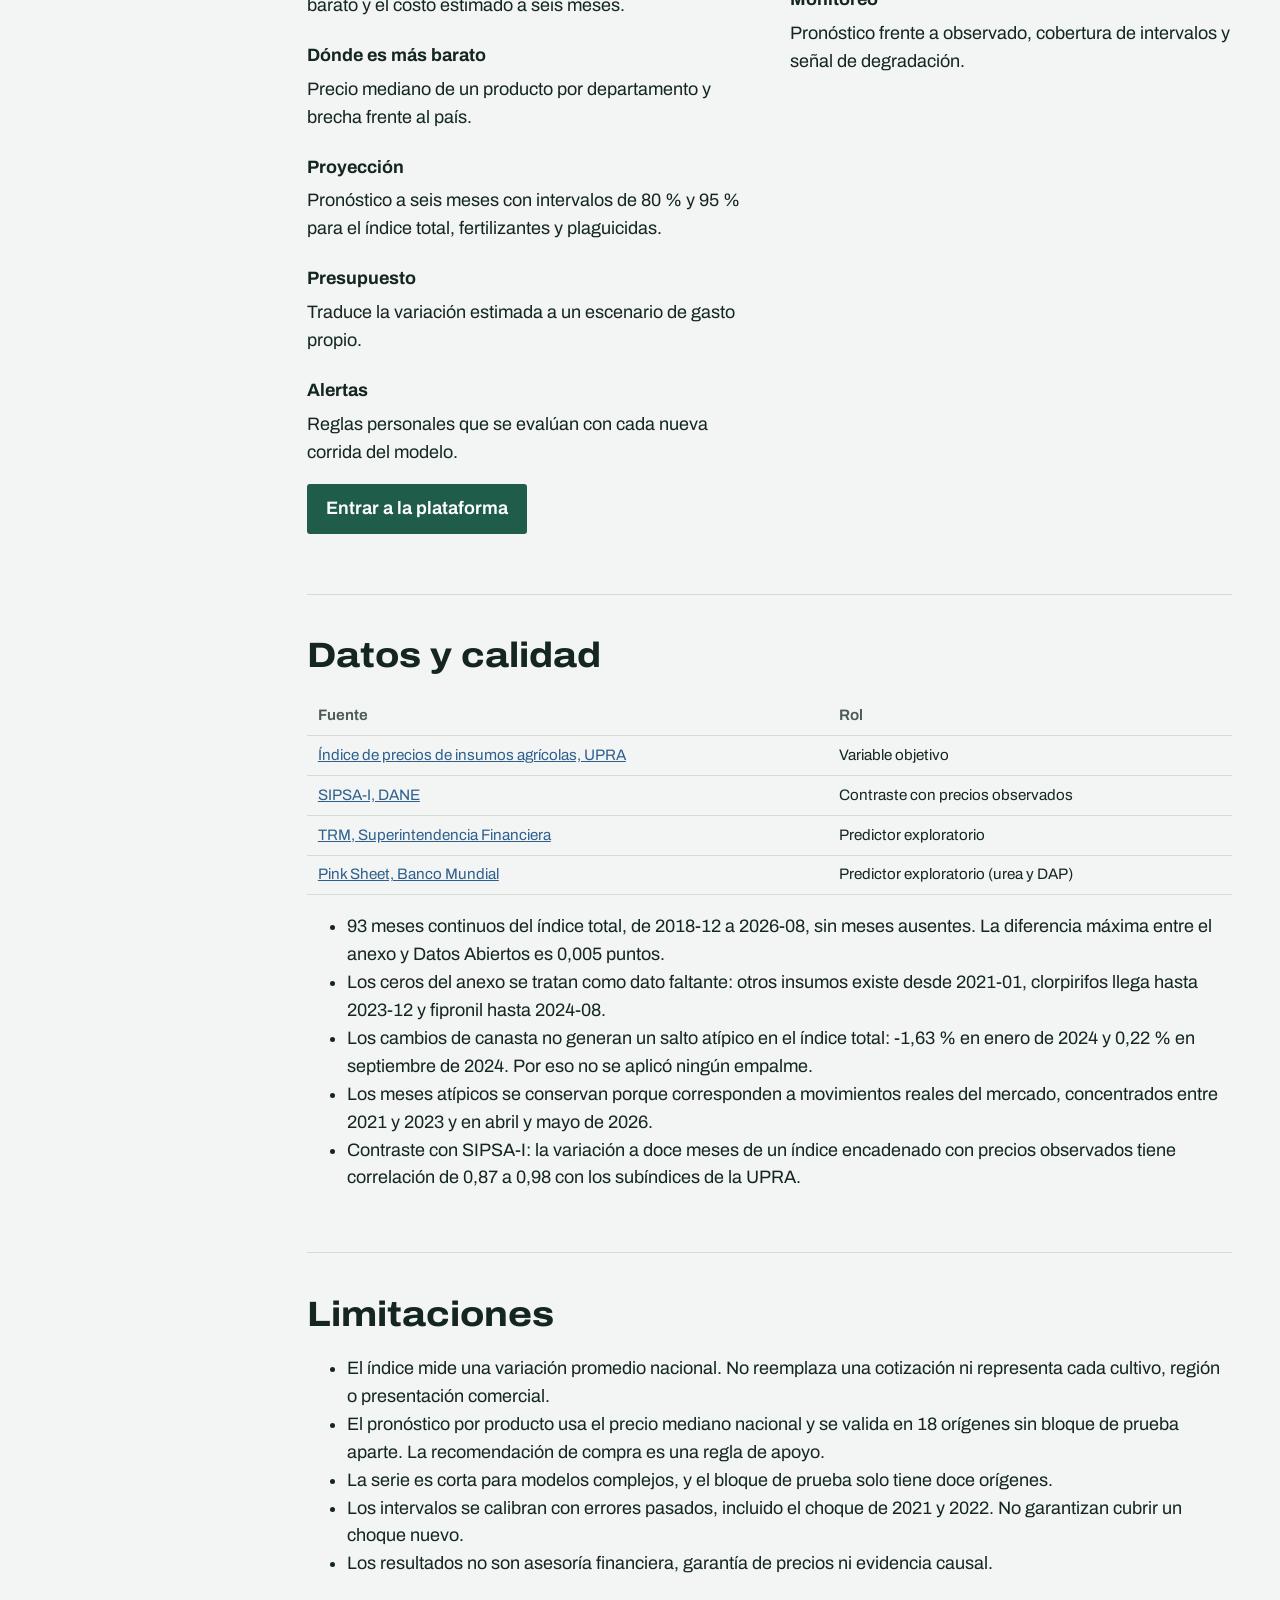
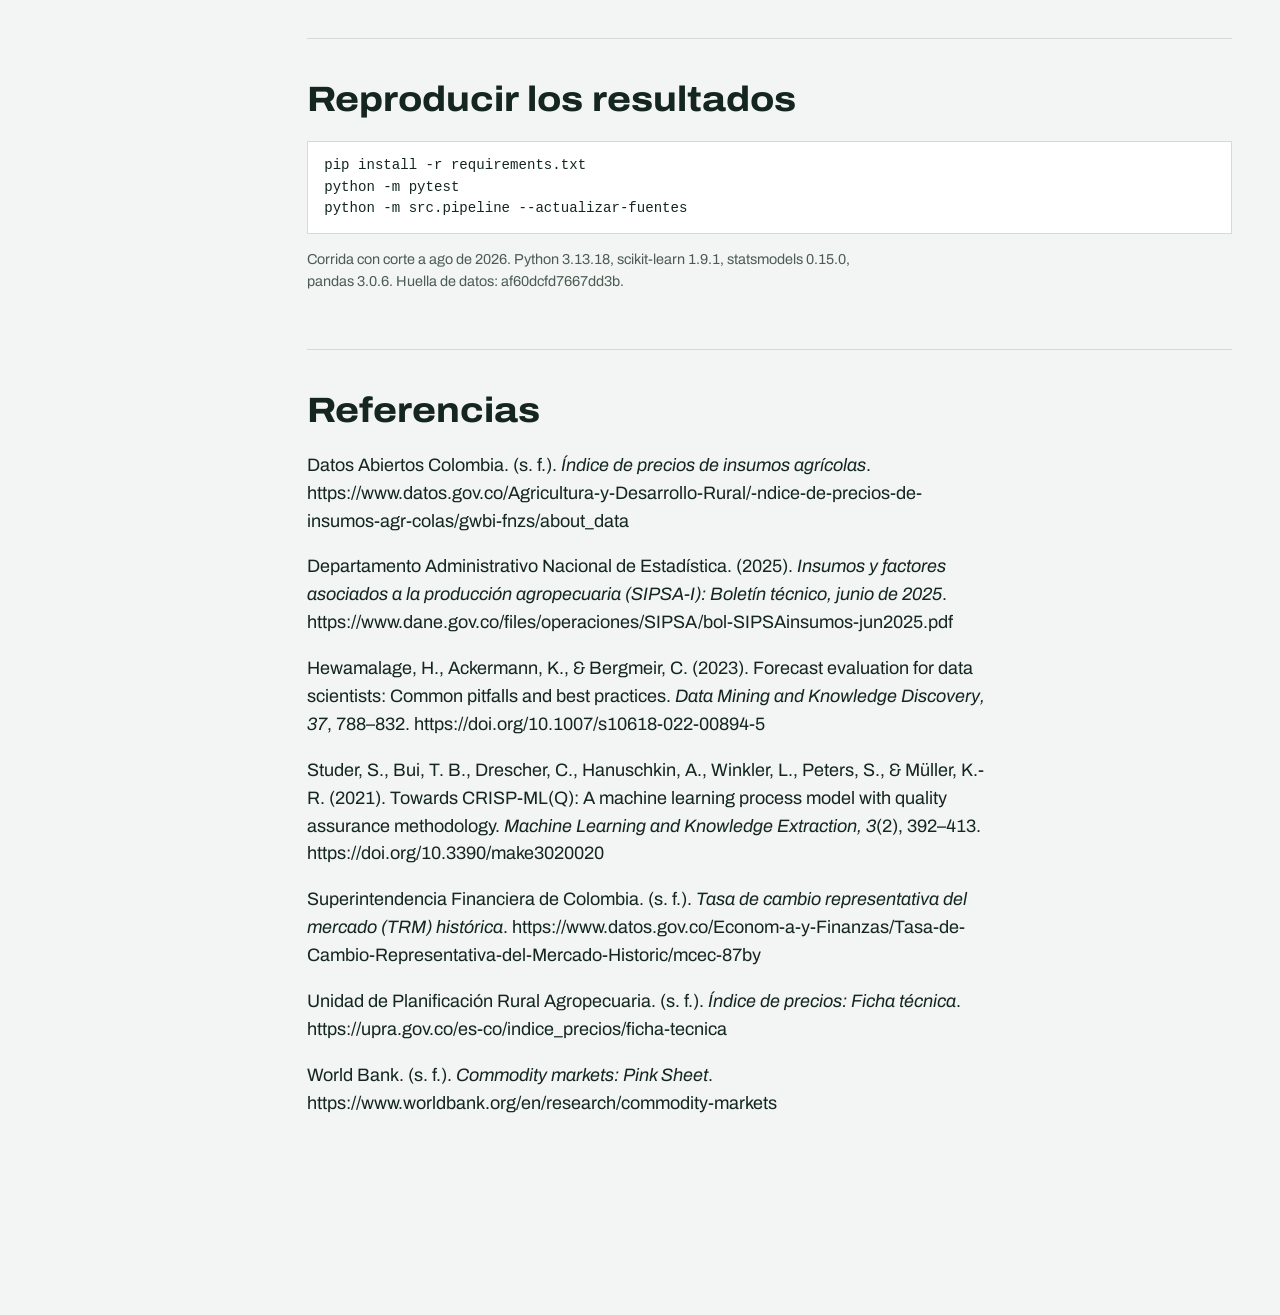
==== commit 0183ffcc: "Alimentos de la canasta familiar y pagina mas sencilla de usar" ====
--- a/web/index.html
+++ b/web/index.html
@@ -89,9 +89,9 @@
       <div class="dos-col">
         <div>
           <h3>Inicio</h3><p>Resumen con la señal «comprar ahora o esperar» para fertilizantes y plaguicidas, el costo de la canasta y las alertas pendientes.</p>
-          <h3>Qué comprar hoy</h3><p>Pronóstico de precio por producto y recomendación de compra, con el precio por kilo de nutriente de los fertilizantes.</p>
-          <h3>Mi canasta</h3><p>Lista de compra valorada en pesos con el precio mediano del departamento, el departamento más barato y el costo estimado a seis meses.</p>
-          <h3>Comparador regional</h3><p>Precio mediano de un producto por departamento y brecha frente al país.</p>
+          <h3>Qué comprar hoy</h3><p>Recomendación de compra para 64 alimentos de la canasta familiar y para los insumos del campo, con su precio de hoy y su estimación a seis meses.</p>
+          <h3>Mi mercado</h3><p>Lista de compra valorada en pesos con el precio mediano del departamento, el departamento más barato y el costo estimado a seis meses.</p>
+          <h3>Dónde es más barato</h3><p>Precio mediano de un producto por departamento y brecha frente al país.</p>
           <h3>Proyección</h3><p>Pronóstico a seis meses con intervalos de 80 % y 95 % para el índice total, fertilizantes y plaguicidas.</p>
           <h3>Presupuesto</h3><p>Traduce la variación estimada a un escenario de gasto propio.</p>
           <h3>Alertas</h3><p>Reglas personales que se evalúan con cada nueva corrida del modelo.</p>
--- a/web/css/estilos.css
+++ b/web/css/estilos.css
@@ -36,7 +36,7 @@
 @media (prefers-reduced-motion: reduce) { html { scroll-behavior: auto; } }
 body {
   margin: 0; background: var(--fondo); color: var(--tinta);
-  font-family: "Archivo", system-ui, sans-serif; font-size: 1.0625rem; line-height: 1.55;
+  font-family: "Archivo", system-ui, sans-serif; font-size: 1.125rem; line-height: 1.55;
   font-variant-numeric: tabular-nums;
 }
 h1, h2, h3 { line-height: 1.12; margin: 0 0 .6em; font-stretch: 112%; }
@@ -156,6 +156,36 @@
 .celda-barra { width: 28%; min-width: 6rem; }
 .medidor { display: block; height: .7rem; background: var(--s-verde); border-radius: 2px; }
 tr.elegido .medidor { background: var(--s-azul); }
+.riel nav a span[aria-hidden] { display: inline-block; width: 1.6em; }
+.riel .separador { display: block; padding: 1.1rem 1.2rem .3rem; font-size: .78rem; text-transform: uppercase; letter-spacing: .06em; opacity: .7; }
+main button, main .boton { min-height: 2.9rem; }
+.tipos { display: grid; grid-template-columns: repeat(2, minmax(0, 1fr)); gap: .7rem; margin: 1rem 0; max-width: 34rem; }
+.opcion { background: var(--superficie); color: var(--tinta); box-shadow: inset 0 0 0 2px var(--linea); font-size: 1.1rem; padding: .8em .6em; border-radius: 6px; }
+.opcion[aria-pressed="true"] { background: var(--pino); color: var(--superficie); box-shadow: none; }
+.chips { display: flex; flex-wrap: wrap; gap: .5rem; margin: 0 0 1.2rem; }
+.chip { background: transparent; color: var(--tinta); box-shadow: inset 0 0 0 1px var(--linea); border-radius: 2rem; padding: .45em 1em; font-size: .95rem; min-height: 0; }
+.chip[aria-pressed="true"] { background: var(--tinta); color: var(--fondo); box-shadow: none; }
+.ayuda { border-left: 5px solid var(--linea); padding: .2rem 0 .2rem 1rem; margin: 1rem 0 1.3rem; }
+.ayuda p { margin: 0 0 .5rem; }
+.aviso { background: var(--superficie); border: 1px solid var(--ocre); border-radius: 6px; padding: .8rem 1rem; }
+.acciones { display: grid; grid-template-columns: repeat(auto-fit, minmax(14rem, 1fr)); gap: 1rem; margin: .6rem 0 1.6rem; }
+.accion { display: flex; flex-direction: column; gap: .25rem; padding: 1.1rem 1.2rem; background: var(--superficie); border: 2px solid var(--linea); border-radius: 8px; color: var(--tinta); text-decoration: none; }
+.accion:hover, .accion:focus-visible { border-color: var(--pino); }
+.accion .icono { font-size: 2.2rem; line-height: 1; }
+.accion strong { font-size: 1.25rem; font-stretch: 112%; }
+.accion span:last-child { color: var(--tinta-2); font-size: .95rem; }
+.tarjetas { display: grid; grid-template-columns: repeat(auto-fill, minmax(17rem, 1fr)); gap: 1rem; margin-bottom: 1.4rem; }
+.tarjeta { display: flex; flex-direction: column; align-items: flex-start; gap: .45rem; background: var(--superficie); border: 1px solid var(--linea); border-top: 6px solid var(--linea); border-radius: 6px; padding: 1rem 1.1rem; }
+.panel .tarjeta { background: var(--fondo); }
+.tarjeta.comprar { border-top-color: var(--ok); }
+.tarjeta.esperar { border-top-color: var(--potasa); }
+.tarjeta h3 { margin: 0; font-size: 1.2rem; }
+.tarjeta p { margin: 0; }
+.tarjeta .precio strong { font-size: 1.7rem; font-weight: 800; font-stretch: 112%; }
+.tarjeta button { margin-top: auto; align-self: stretch; }
+.posicion-caja { align-self: stretch; }
+.posicion-texto { display: flex; justify-content: space-between; font-size: .8rem; color: var(--tinta-2); }
+[hidden] { display: none !important; }
 .rec { display: inline-block; padding: .15rem .55rem; border-radius: 3px; font-weight: 700; font-size: .86rem; white-space: nowrap; border: 1px solid var(--linea); }
 .rec.comprar { background: var(--ok); color: var(--superficie); border-color: var(--ok); }
 .rec.esperar { background: var(--potasa); color: var(--superficie); border-color: var(--potasa); }
@@ -173,6 +203,8 @@
   .grado { display: none; }
   .riel nav { display: flex; overflow-x: auto; }
   .riel nav a { white-space: nowrap; border-left: 0; border-bottom: 3px solid transparent; }
+  .riel .separador { display: none; }
+  .firma { position: static; text-align: center; border: 0; }
   .riel nav a[aria-current="page"] { border-bottom-color: var(--sobre-pino); }
   .riel .pie { display: flex; flex-wrap: wrap; align-items: center; gap: .3rem 1rem; }
   .riel .pie button, .riel .pie a { margin-top: 0; }
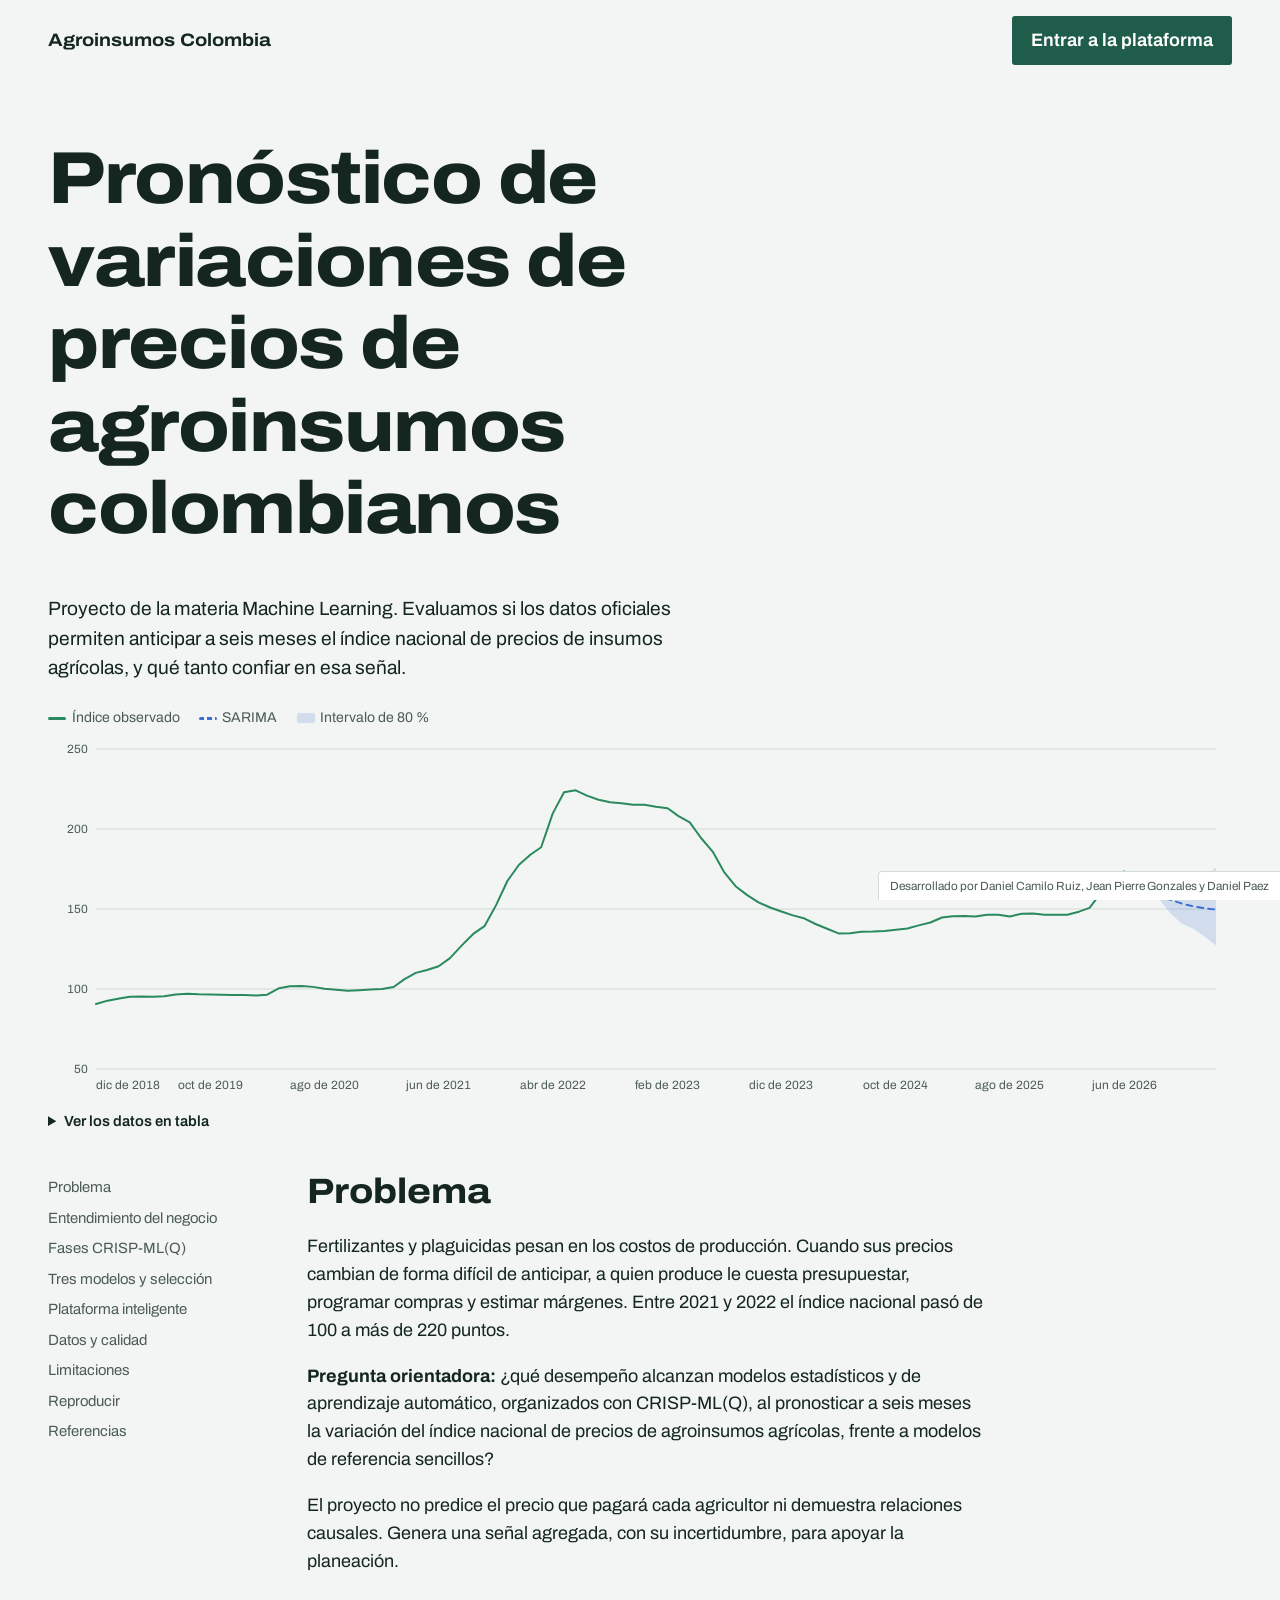
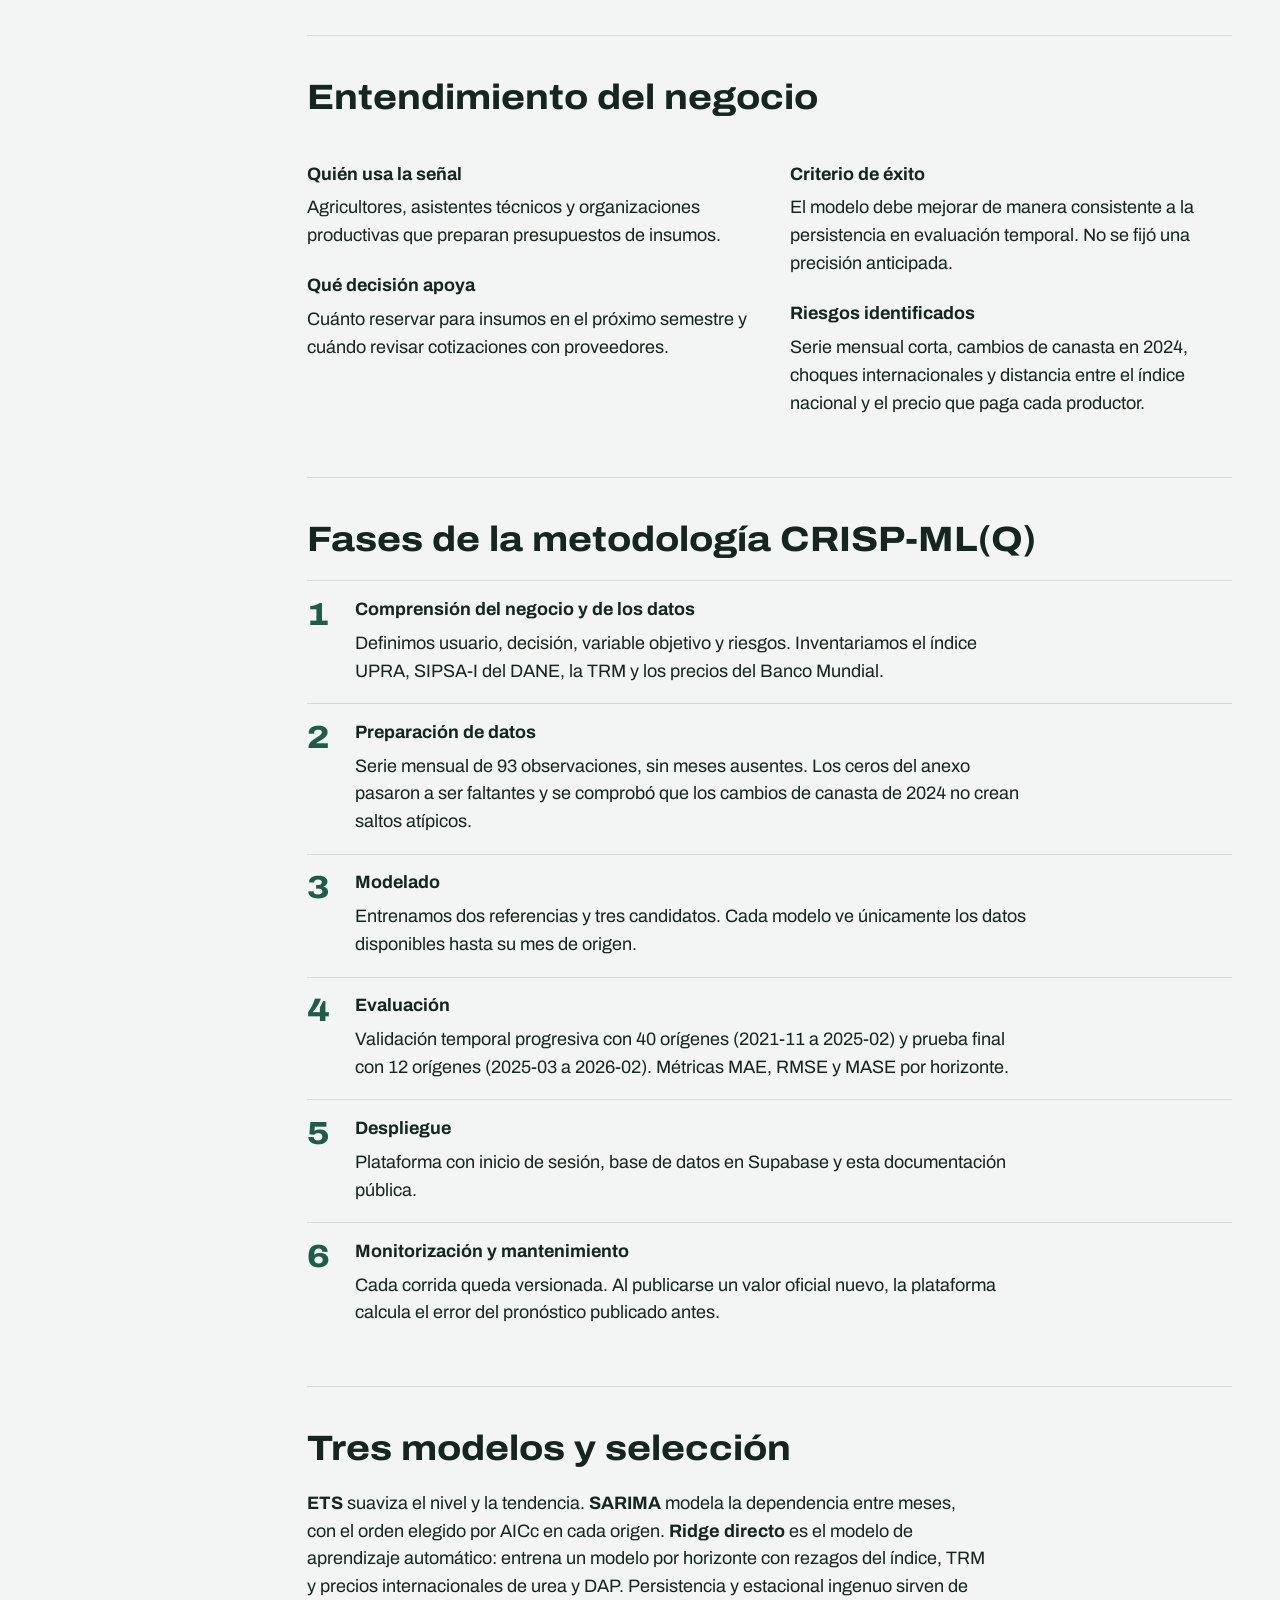
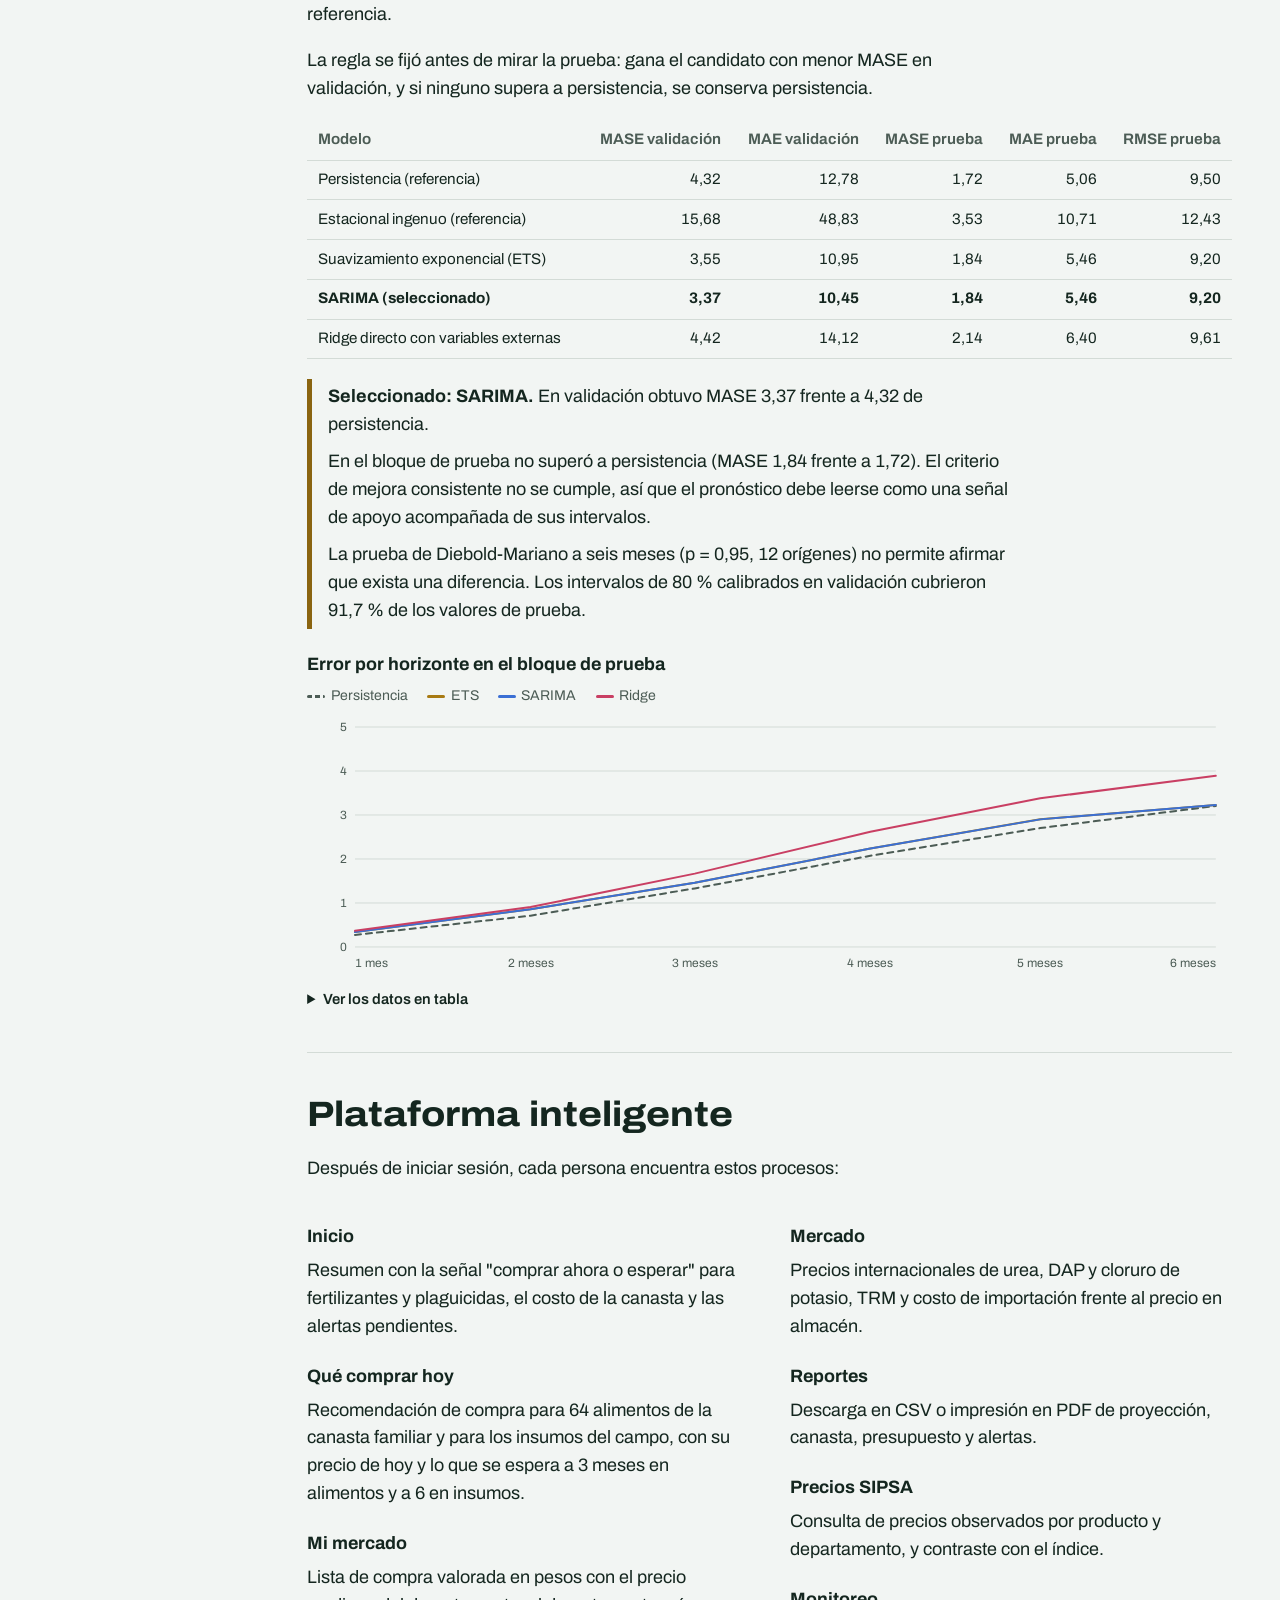
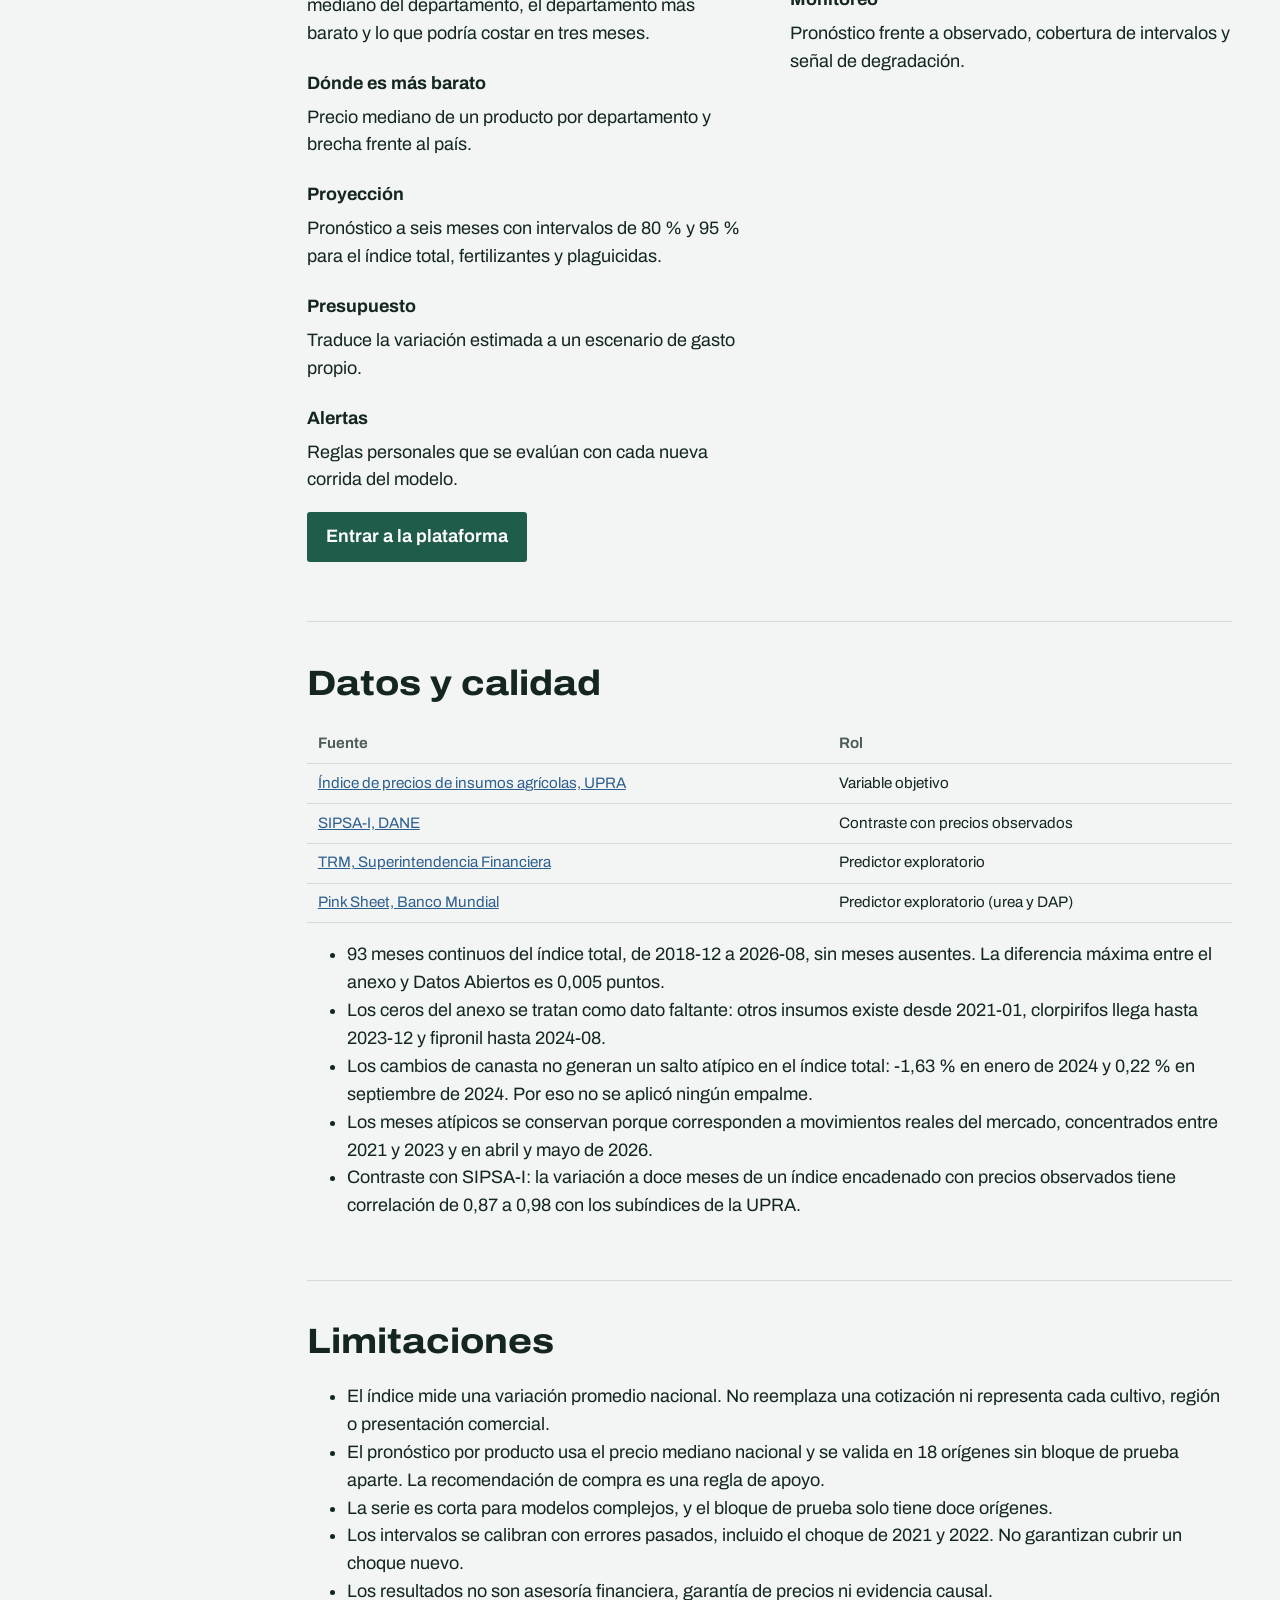
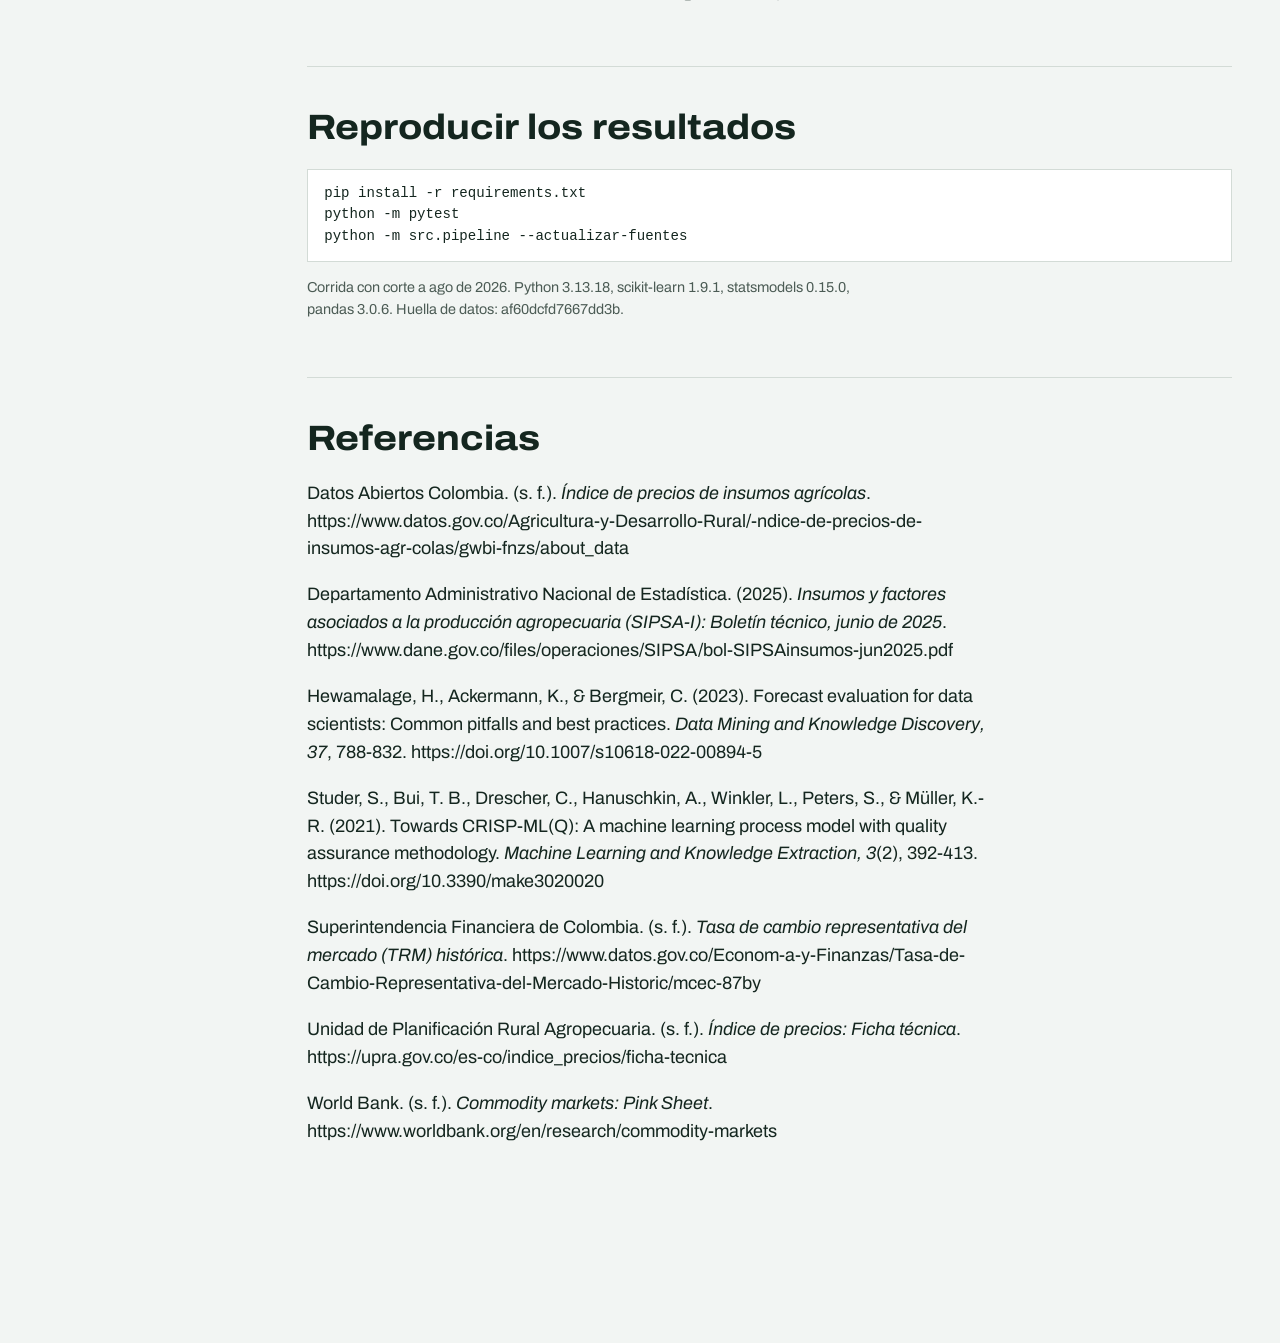
==== commit 71d1ab97: "Plazo de 3 meses en alimentos y ajustes de texto" ====
--- a/web/index.html
+++ b/web/index.html
@@ -88,9 +88,9 @@
       <p>Después de iniciar sesión, cada persona encuentra estos procesos:</p>
       <div class="dos-col">
         <div>
-          <h3>Inicio</h3><p>Resumen con la señal «comprar ahora o esperar» para fertilizantes y plaguicidas, el costo de la canasta y las alertas pendientes.</p>
-          <h3>Qué comprar hoy</h3><p>Recomendación de compra para 64 alimentos de la canasta familiar y para los insumos del campo, con su precio de hoy y su estimación a seis meses.</p>
-          <h3>Mi mercado</h3><p>Lista de compra valorada en pesos con el precio mediano del departamento, el departamento más barato y el costo estimado a seis meses.</p>
+          <h3>Inicio</h3><p>Resumen con la señal "comprar ahora o esperar" para fertilizantes y plaguicidas, el costo de la canasta y las alertas pendientes.</p>
+          <h3>Qué comprar hoy</h3><p>Recomendación de compra para 64 alimentos de la canasta familiar y para los insumos del campo, con su precio de hoy y lo que se espera a 3 meses en alimentos y a 6 en insumos.</p>
+          <h3>Mi mercado</h3><p>Lista de compra valorada en pesos con el precio mediano del departamento, el departamento más barato y lo que podría costar en tres meses.</p>
           <h3>Dónde es más barato</h3><p>Precio mediano de un producto por departamento y brecha frente al país.</p>
           <h3>Proyección</h3><p>Pronóstico a seis meses con intervalos de 80 % y 95 % para el índice total, fertilizantes y plaguicidas.</p>
           <h3>Presupuesto</h3><p>Traduce la variación estimada a un escenario de gasto propio.</p>
@@ -143,8 +143,8 @@
       <h2>Referencias</h2>
       <p>Datos Abiertos Colombia. (s. f.). <em>Índice de precios de insumos agrícolas</em>. https://www.datos.gov.co/Agricultura-y-Desarrollo-Rural/-ndice-de-precios-de-insumos-agr-colas/gwbi-fnzs/about_data</p>
       <p>Departamento Administrativo Nacional de Estadística. (2025). <em>Insumos y factores asociados a la producción agropecuaria (SIPSA-I): Boletín técnico, junio de 2025</em>. https://www.dane.gov.co/files/operaciones/SIPSA/bol-SIPSAinsumos-jun2025.pdf</p>
-      <p>Hewamalage, H., Ackermann, K., &amp; Bergmeir, C. (2023). Forecast evaluation for data scientists: Common pitfalls and best practices. <em>Data Mining and Knowledge Discovery, 37</em>, 788–832. https://doi.org/10.1007/s10618-022-00894-5</p>
-      <p>Studer, S., Bui, T. B., Drescher, C., Hanuschkin, A., Winkler, L., Peters, S., &amp; Müller, K.-R. (2021). Towards CRISP-ML(Q): A machine learning process model with quality assurance methodology. <em>Machine Learning and Knowledge Extraction, 3</em>(2), 392–413. https://doi.org/10.3390/make3020020</p>
+      <p>Hewamalage, H., Ackermann, K., &amp; Bergmeir, C. (2023). Forecast evaluation for data scientists: Common pitfalls and best practices. <em>Data Mining and Knowledge Discovery, 37</em>, 788-832. https://doi.org/10.1007/s10618-022-00894-5</p>
+      <p>Studer, S., Bui, T. B., Drescher, C., Hanuschkin, A., Winkler, L., Peters, S., &amp; Müller, K.-R. (2021). Towards CRISP-ML(Q): A machine learning process model with quality assurance methodology. <em>Machine Learning and Knowledge Extraction, 3</em>(2), 392-413. https://doi.org/10.3390/make3020020</p>
       <p>Superintendencia Financiera de Colombia. (s. f.). <em>Tasa de cambio representativa del mercado (TRM) histórica</em>. https://www.datos.gov.co/Econom-a-y-Finanzas/Tasa-de-Cambio-Representativa-del-Mercado-Historic/mcec-87by</p>
       <p>Unidad de Planificación Rural Agropecuaria. (s. f.). <em>Índice de precios: Ficha técnica</em>. https://upra.gov.co/es-co/indice_precios/ficha-tecnica</p>
       <p>World Bank. (s. f.). <em>Commodity markets: Pink Sheet</em>. https://www.worldbank.org/en/research/commodity-markets</p>
--- a/web/css/estilos.css
+++ b/web/css/estilos.css
@@ -156,7 +156,6 @@
 .celda-barra { width: 28%; min-width: 6rem; }
 .medidor { display: block; height: .7rem; background: var(--s-verde); border-radius: 2px; }
 tr.elegido .medidor { background: var(--s-azul); }
-.riel nav a span[aria-hidden] { display: inline-block; width: 1.6em; }
 .riel .separador { display: block; padding: 1.1rem 1.2rem .3rem; font-size: .78rem; text-transform: uppercase; letter-spacing: .06em; opacity: .7; }
 main button, main .boton { min-height: 2.9rem; }
 .tipos { display: grid; grid-template-columns: repeat(2, minmax(0, 1fr)); gap: .7rem; margin: 1rem 0; max-width: 34rem; }
@@ -171,7 +170,6 @@
 .acciones { display: grid; grid-template-columns: repeat(auto-fit, minmax(14rem, 1fr)); gap: 1rem; margin: .6rem 0 1.6rem; }
 .accion { display: flex; flex-direction: column; gap: .25rem; padding: 1.1rem 1.2rem; background: var(--superficie); border: 2px solid var(--linea); border-radius: 8px; color: var(--tinta); text-decoration: none; }
 .accion:hover, .accion:focus-visible { border-color: var(--pino); }
-.accion .icono { font-size: 2.2rem; line-height: 1; }
 .accion strong { font-size: 1.25rem; font-stretch: 112%; }
 .accion span:last-child { color: var(--tinta-2); font-size: .95rem; }
 .tarjetas { display: grid; grid-template-columns: repeat(auto-fill, minmax(17rem, 1fr)); gap: 1rem; margin-bottom: 1.4rem; }
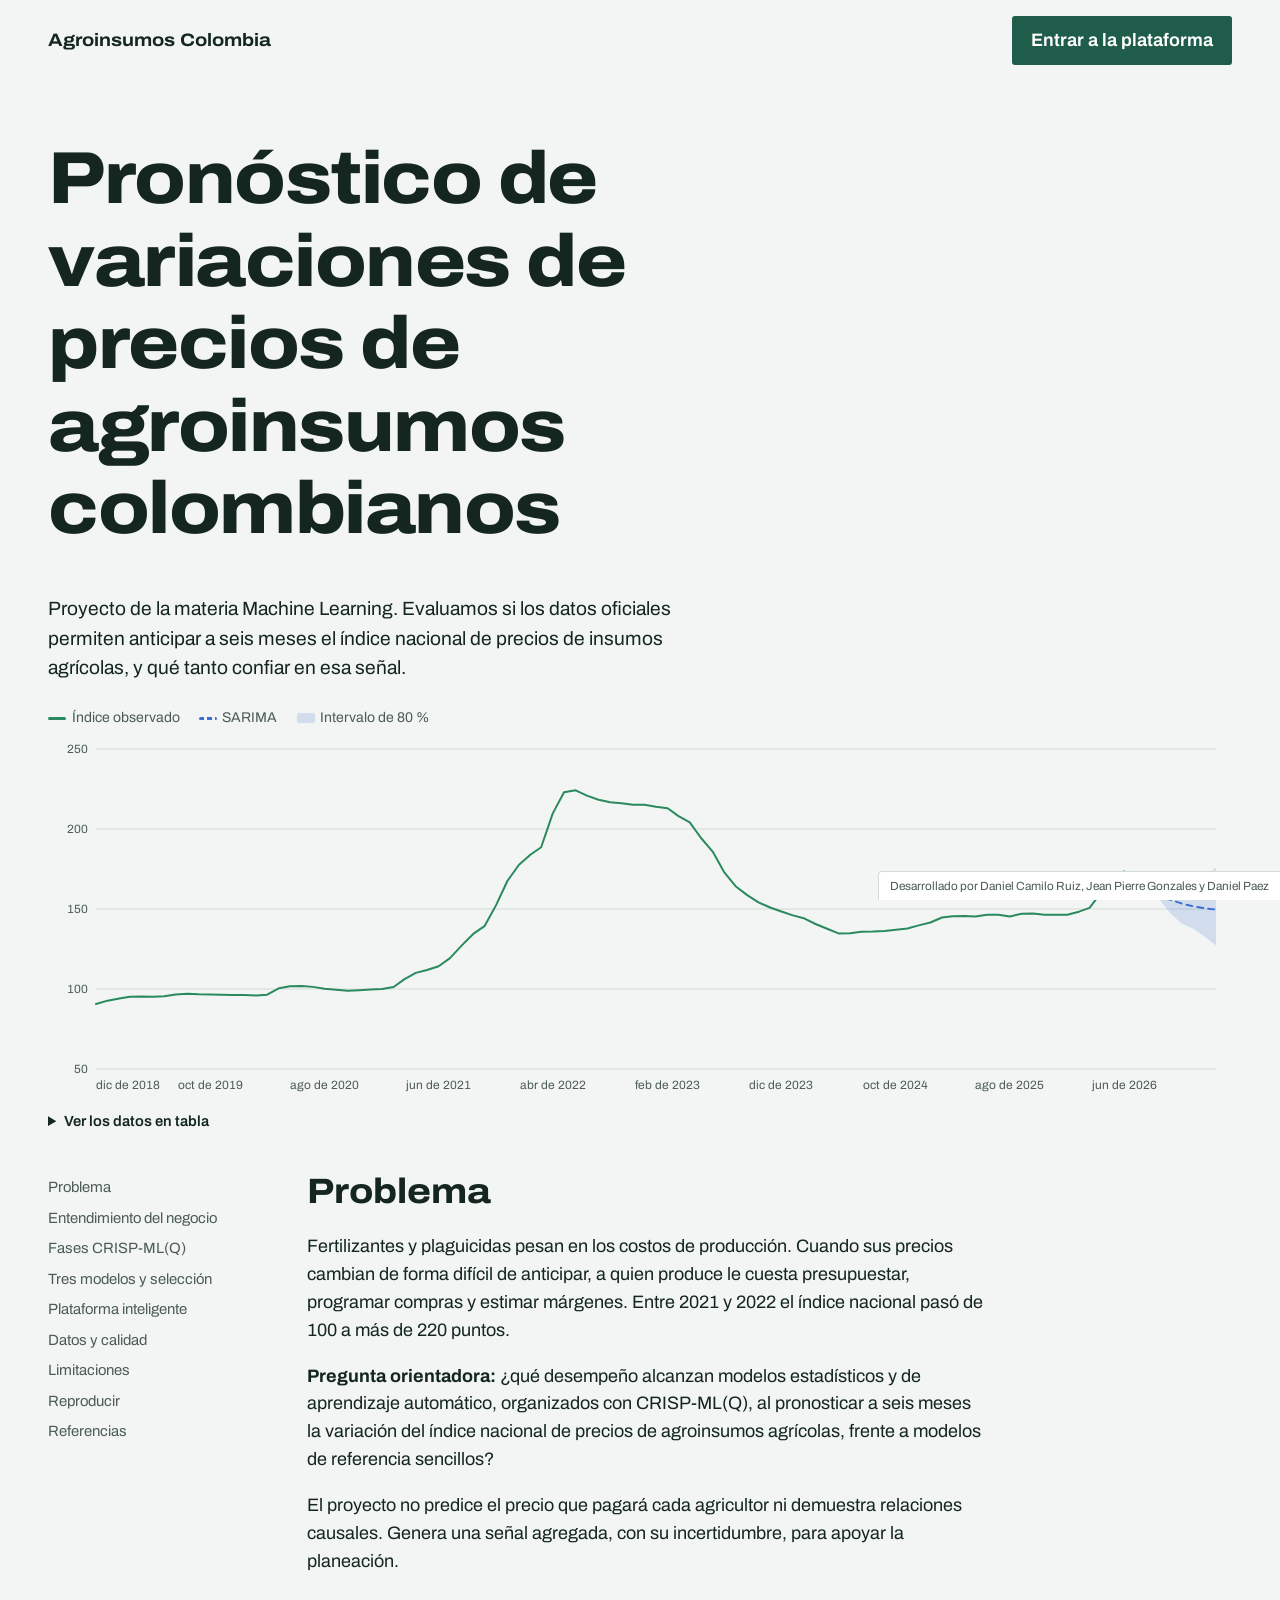
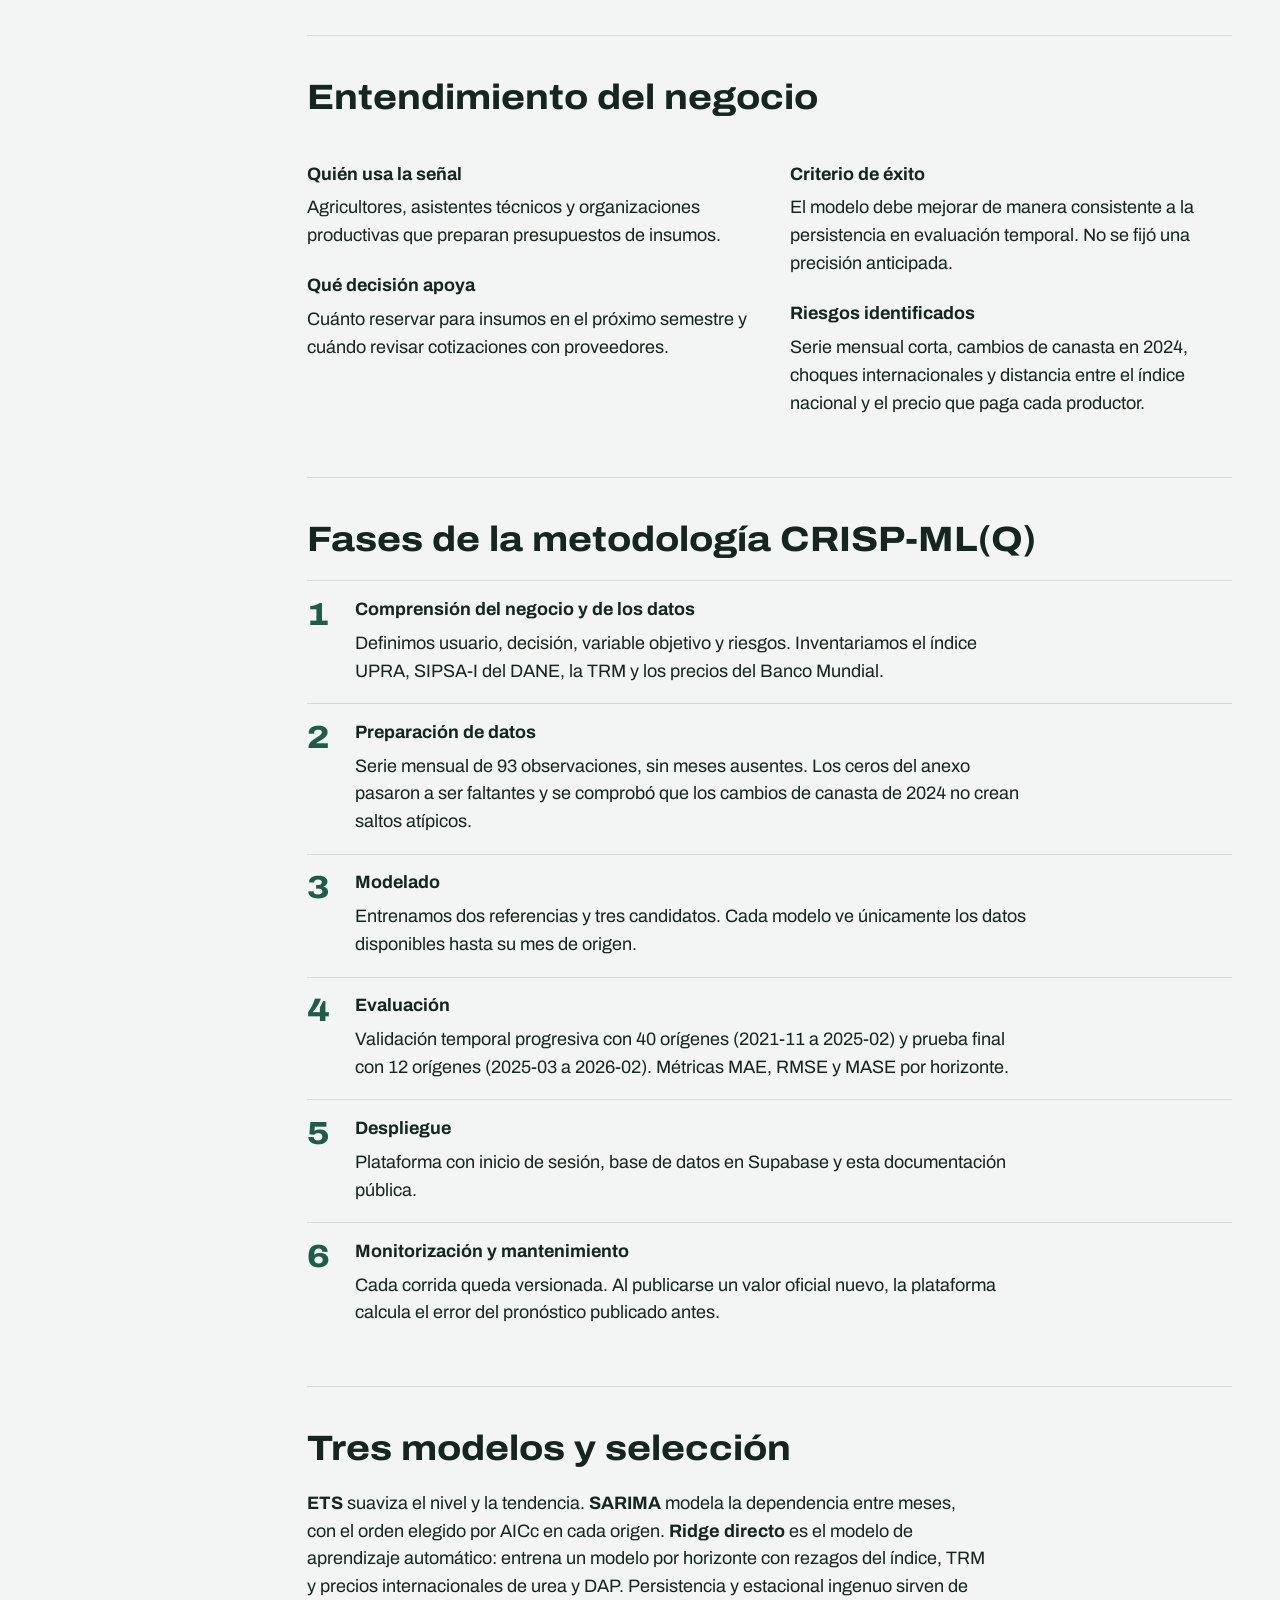
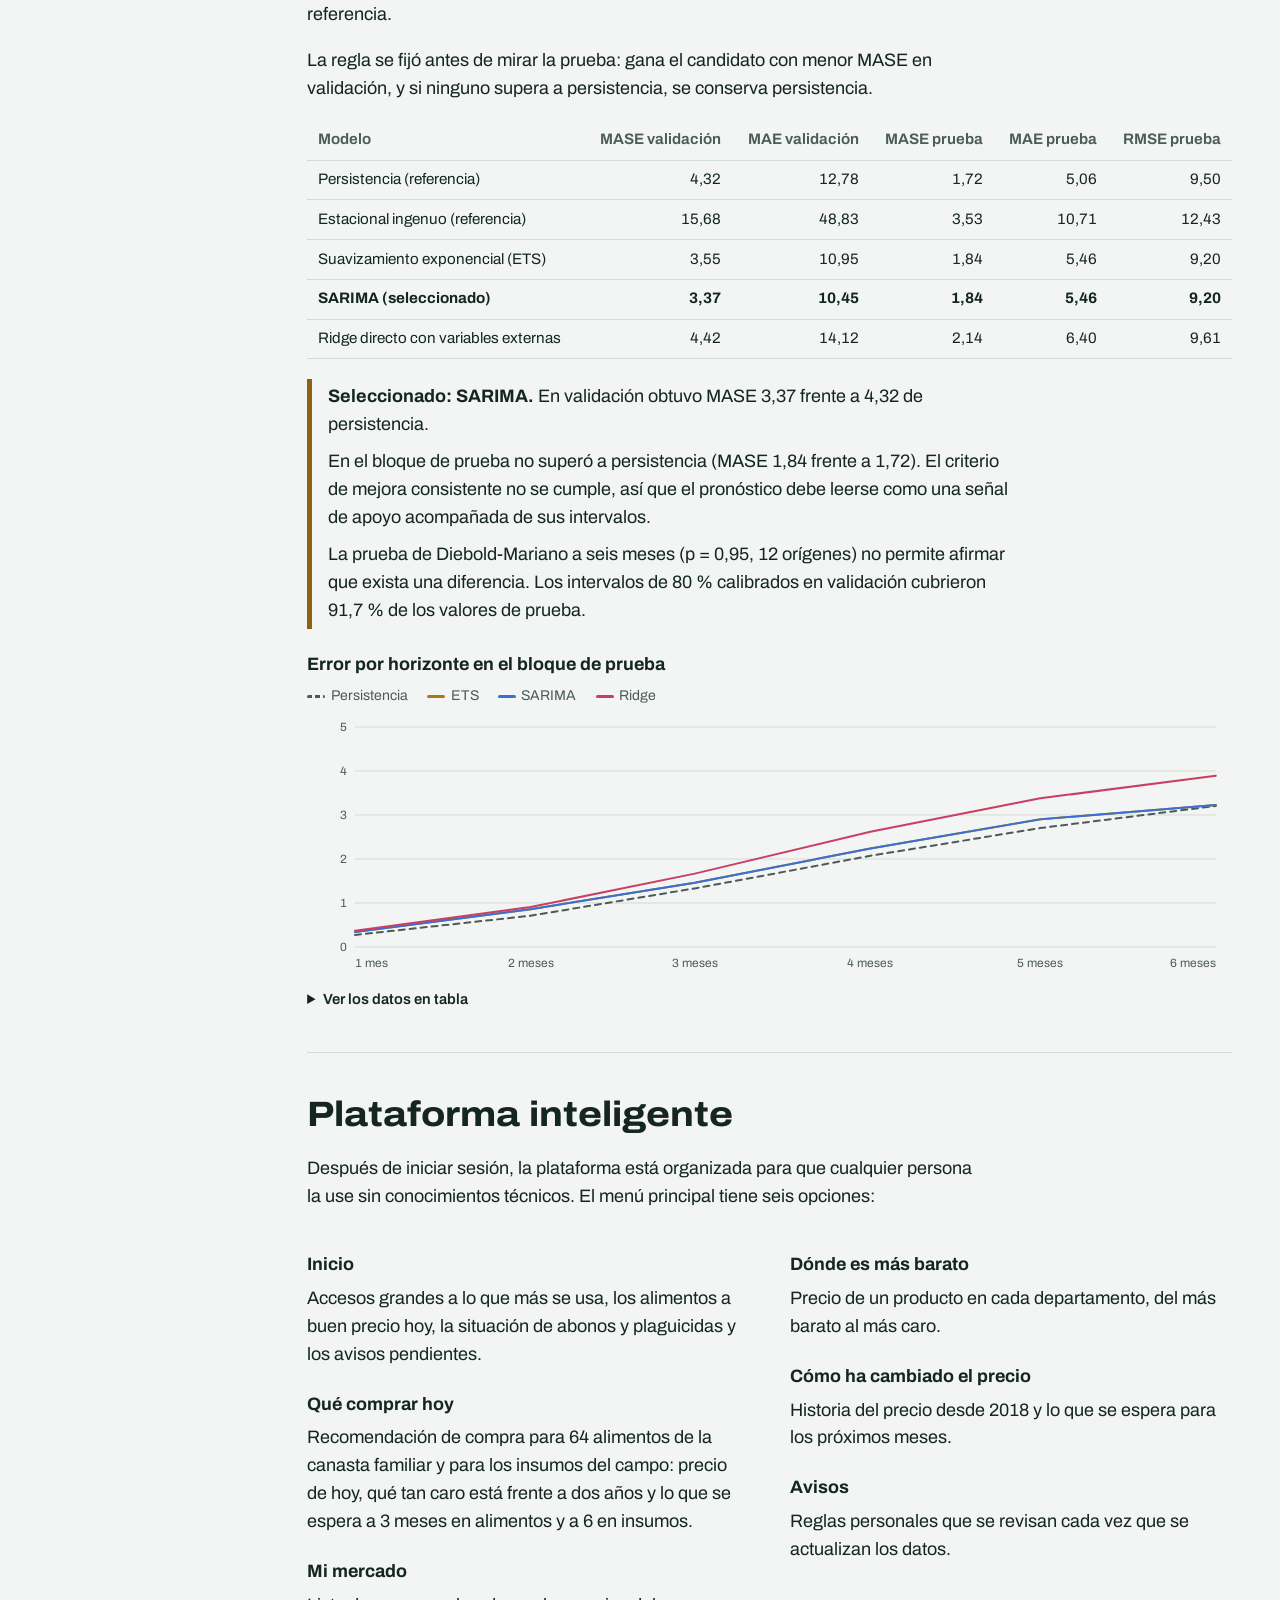
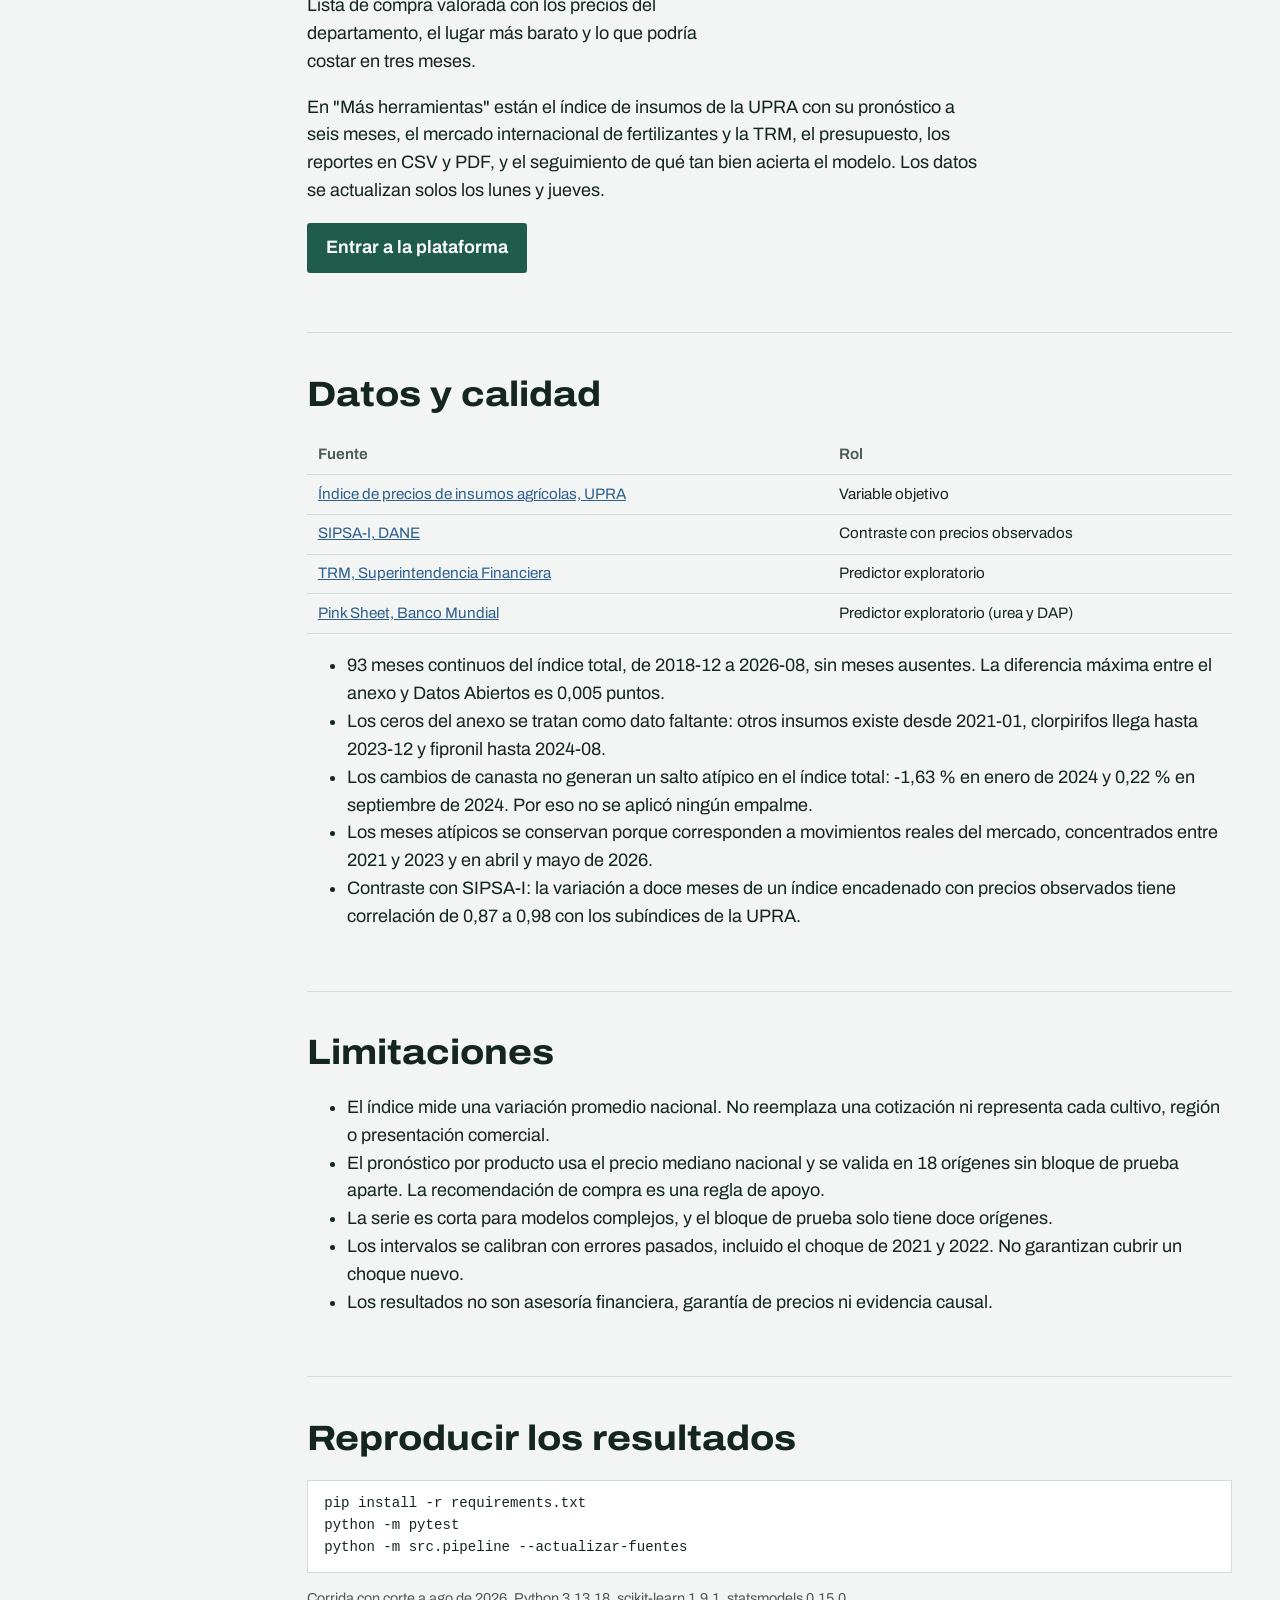
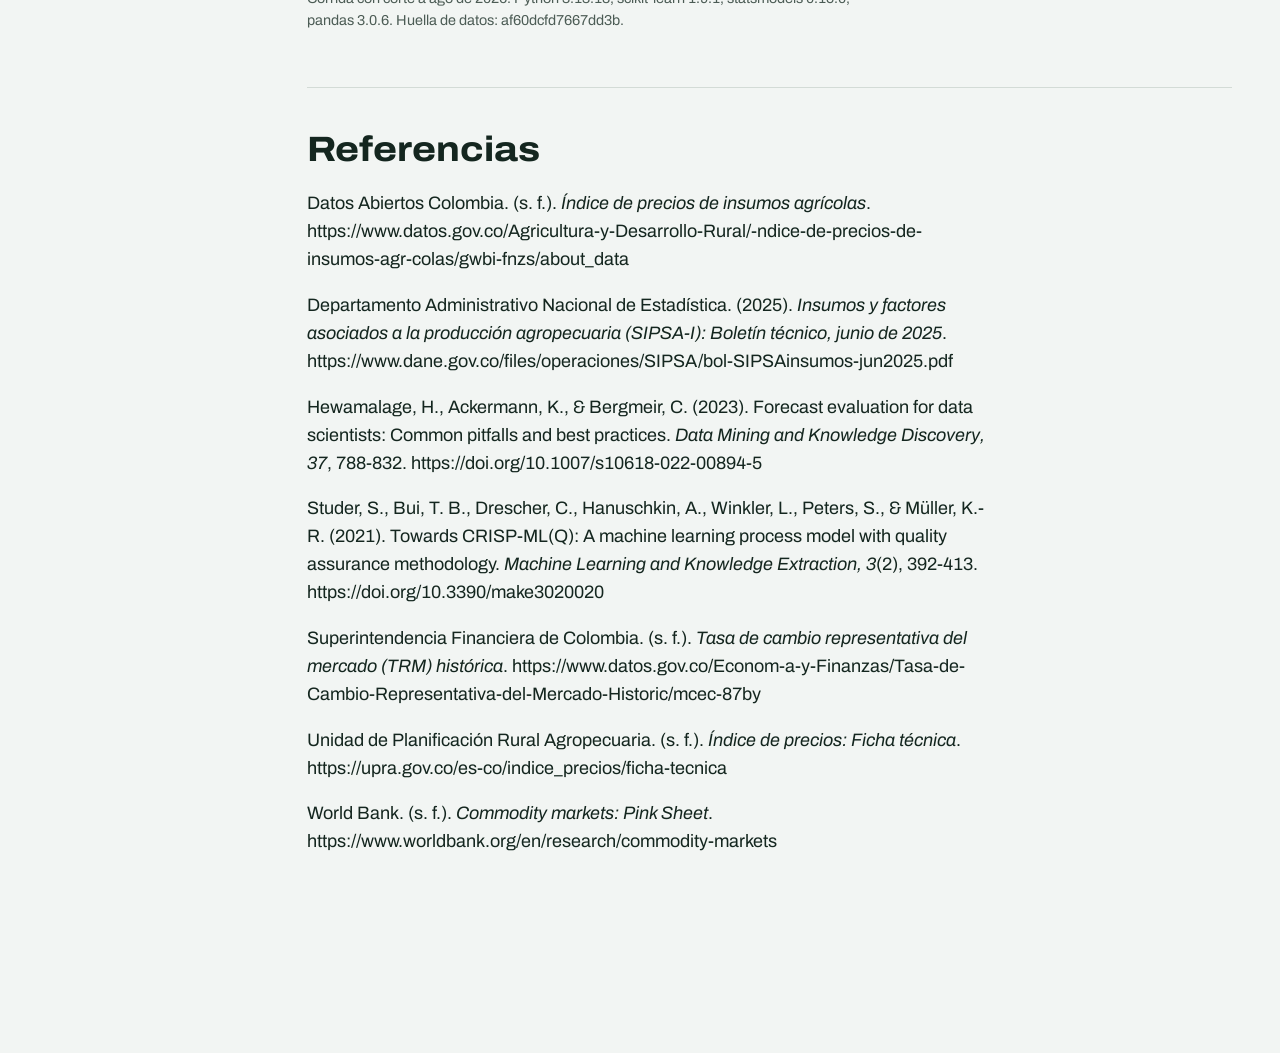
==== commit 0fb2c0d2: "Guia de usuario actualizada y version en los archivos del sitio" ====
--- a/web/index.html
+++ b/web/index.html
@@ -8,7 +8,7 @@
 <link rel="preconnect" href="https://fonts.googleapis.com">
 <link rel="preconnect" href="https://fonts.gstatic.com" crossorigin>
 <link href="https://fonts.googleapis.com/css2?family=Archivo:wdth,wght@62..125,100..900&display=swap" rel="stylesheet">
-<link rel="stylesheet" href="css/estilos.css">
+<link rel="stylesheet" href="css/estilos.css?v=1">
 </head>
 <body>
 <header class="barra">
@@ -85,24 +85,20 @@
 
     <section id="plataforma">
       <h2>Plataforma inteligente</h2>
-      <p>Después de iniciar sesión, cada persona encuentra estos procesos:</p>
+      <p>Después de iniciar sesión, la plataforma está organizada para que cualquier persona la use sin conocimientos técnicos. El menú principal tiene seis opciones:</p>
       <div class="dos-col">
         <div>
-          <h3>Inicio</h3><p>Resumen con la señal "comprar ahora o esperar" para fertilizantes y plaguicidas, el costo de la canasta y las alertas pendientes.</p>
-          <h3>Qué comprar hoy</h3><p>Recomendación de compra para 64 alimentos de la canasta familiar y para los insumos del campo, con su precio de hoy y lo que se espera a 3 meses en alimentos y a 6 en insumos.</p>
-          <h3>Mi mercado</h3><p>Lista de compra valorada en pesos con el precio mediano del departamento, el departamento más barato y lo que podría costar en tres meses.</p>
-          <h3>Dónde es más barato</h3><p>Precio mediano de un producto por departamento y brecha frente al país.</p>
-          <h3>Proyección</h3><p>Pronóstico a seis meses con intervalos de 80 % y 95 % para el índice total, fertilizantes y plaguicidas.</p>
-          <h3>Presupuesto</h3><p>Traduce la variación estimada a un escenario de gasto propio.</p>
-          <h3>Alertas</h3><p>Reglas personales que se evalúan con cada nueva corrida del modelo.</p>
+          <h3>Inicio</h3><p>Accesos grandes a lo que más se usa, los alimentos a buen precio hoy, la situación de abonos y plaguicidas y los avisos pendientes.</p>
+          <h3>Qué comprar hoy</h3><p>Recomendación de compra para 64 alimentos de la canasta familiar y para los insumos del campo: precio de hoy, qué tan caro está frente a dos años y lo que se espera a 3 meses en alimentos y a 6 en insumos.</p>
+          <h3>Mi mercado</h3><p>Lista de compra valorada con los precios del departamento, el lugar más barato y lo que podría costar en tres meses.</p>
         </div>
         <div>
-          <h3>Mercado</h3><p>Precios internacionales de urea, DAP y cloruro de potasio, TRM y costo de importación frente al precio en almacén.</p>
-          <h3>Reportes</h3><p>Descarga en CSV o impresión en PDF de proyección, canasta, presupuesto y alertas.</p>
-          <h3>Precios SIPSA</h3><p>Consulta de precios observados por producto y departamento, y contraste con el índice.</p>
-          <h3>Monitoreo</h3><p>Pronóstico frente a observado, cobertura de intervalos y señal de degradación.</p>
+          <h3>Dónde es más barato</h3><p>Precio de un producto en cada departamento, del más barato al más caro.</p>
+          <h3>Cómo ha cambiado el precio</h3><p>Historia del precio desde 2018 y lo que se espera para los próximos meses.</p>
+          <h3>Avisos</h3><p>Reglas personales que se revisan cada vez que se actualizan los datos.</p>
         </div>
       </div>
+      <p>En "Más herramientas" están el índice de insumos de la UPRA con su pronóstico a seis meses, el mercado internacional de fertilizantes y la TRM, el presupuesto, los reportes en CSV y PDF, y el seguimiento de qué tan bien acierta el modelo. Los datos se actualizan solos los lunes y jueves.</p>
       <p><a class="boton" href="login.html">Entrar a la plataforma</a></p>
     </section>
 
@@ -152,6 +148,6 @@
   </div>
 </div>
 <p class="firma">Desarrollado por Daniel Camilo Ruiz, Jean Pierre Gonzales y Daniel Paez</p>
-<script type="module" src="js/documentacion.js"></script>
+<script type="module" src="js/documentacion.js?v=1"></script>
 </body>
 </html>
